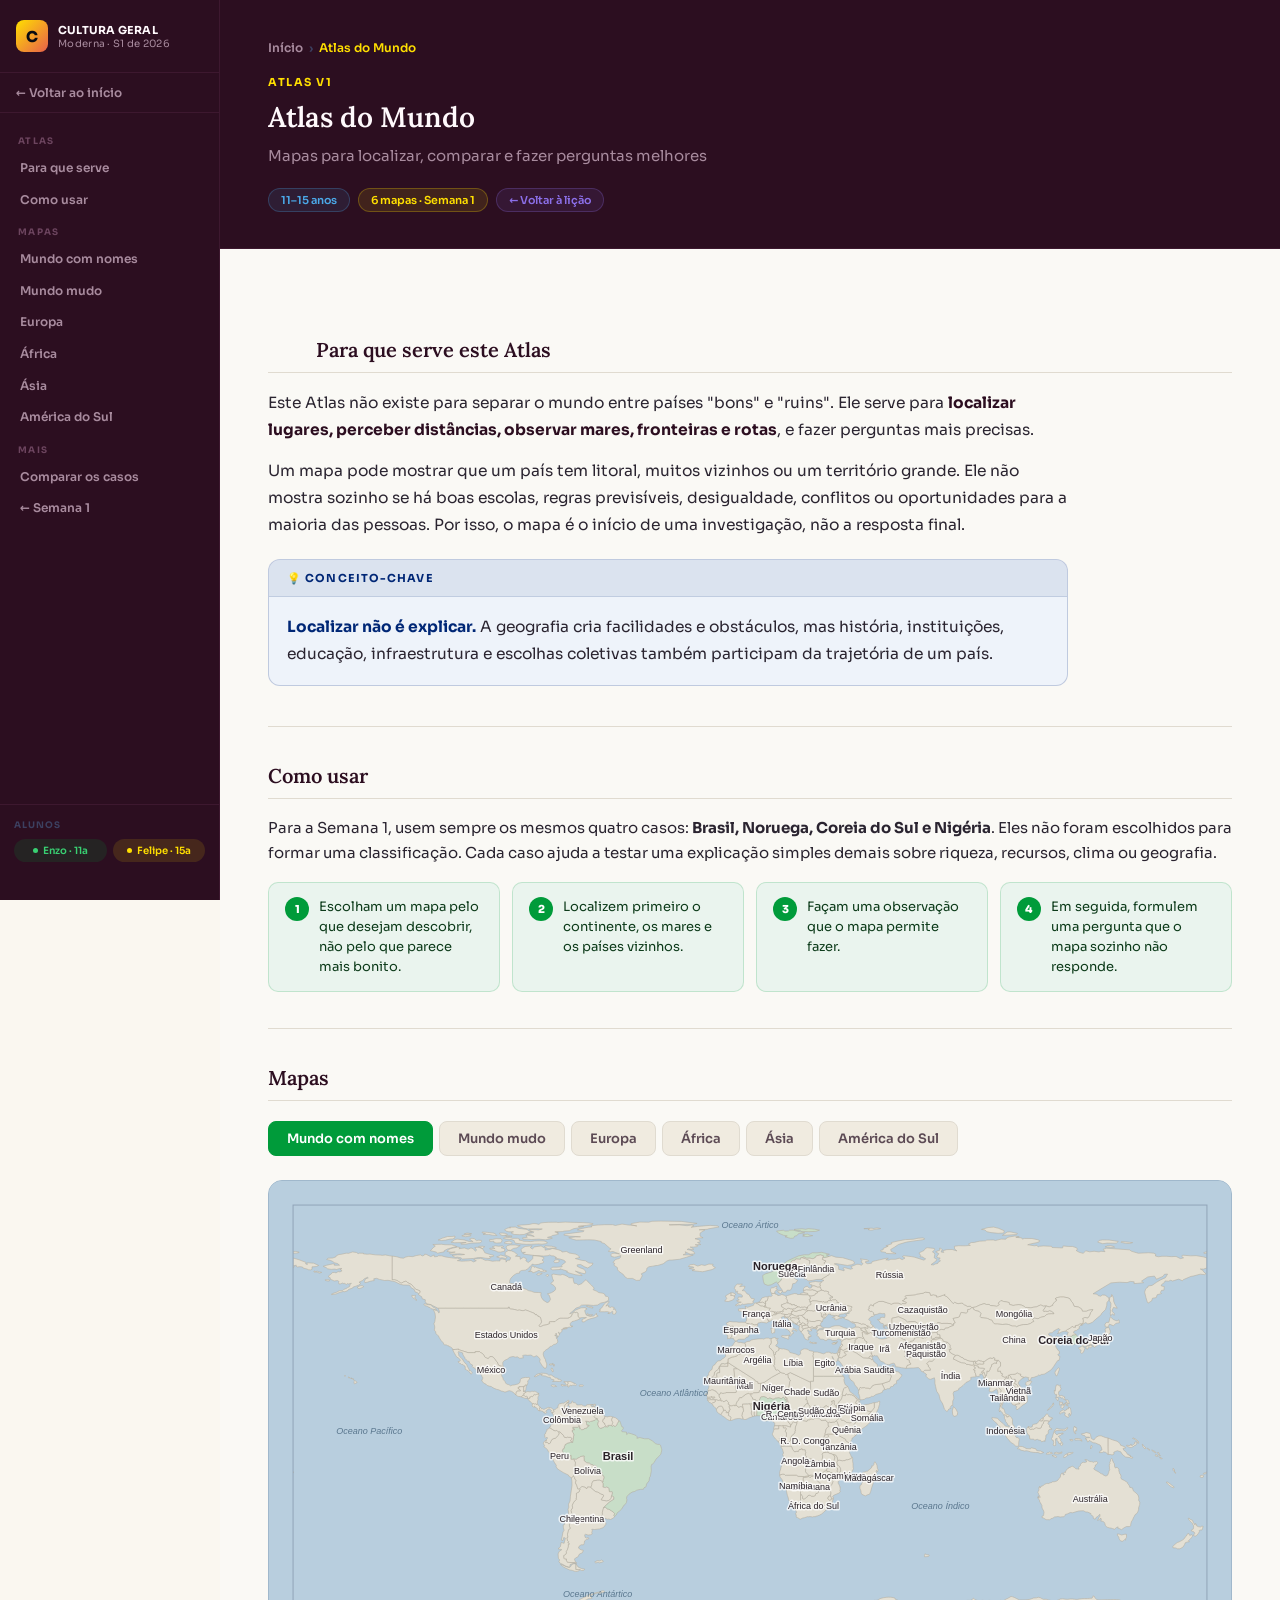
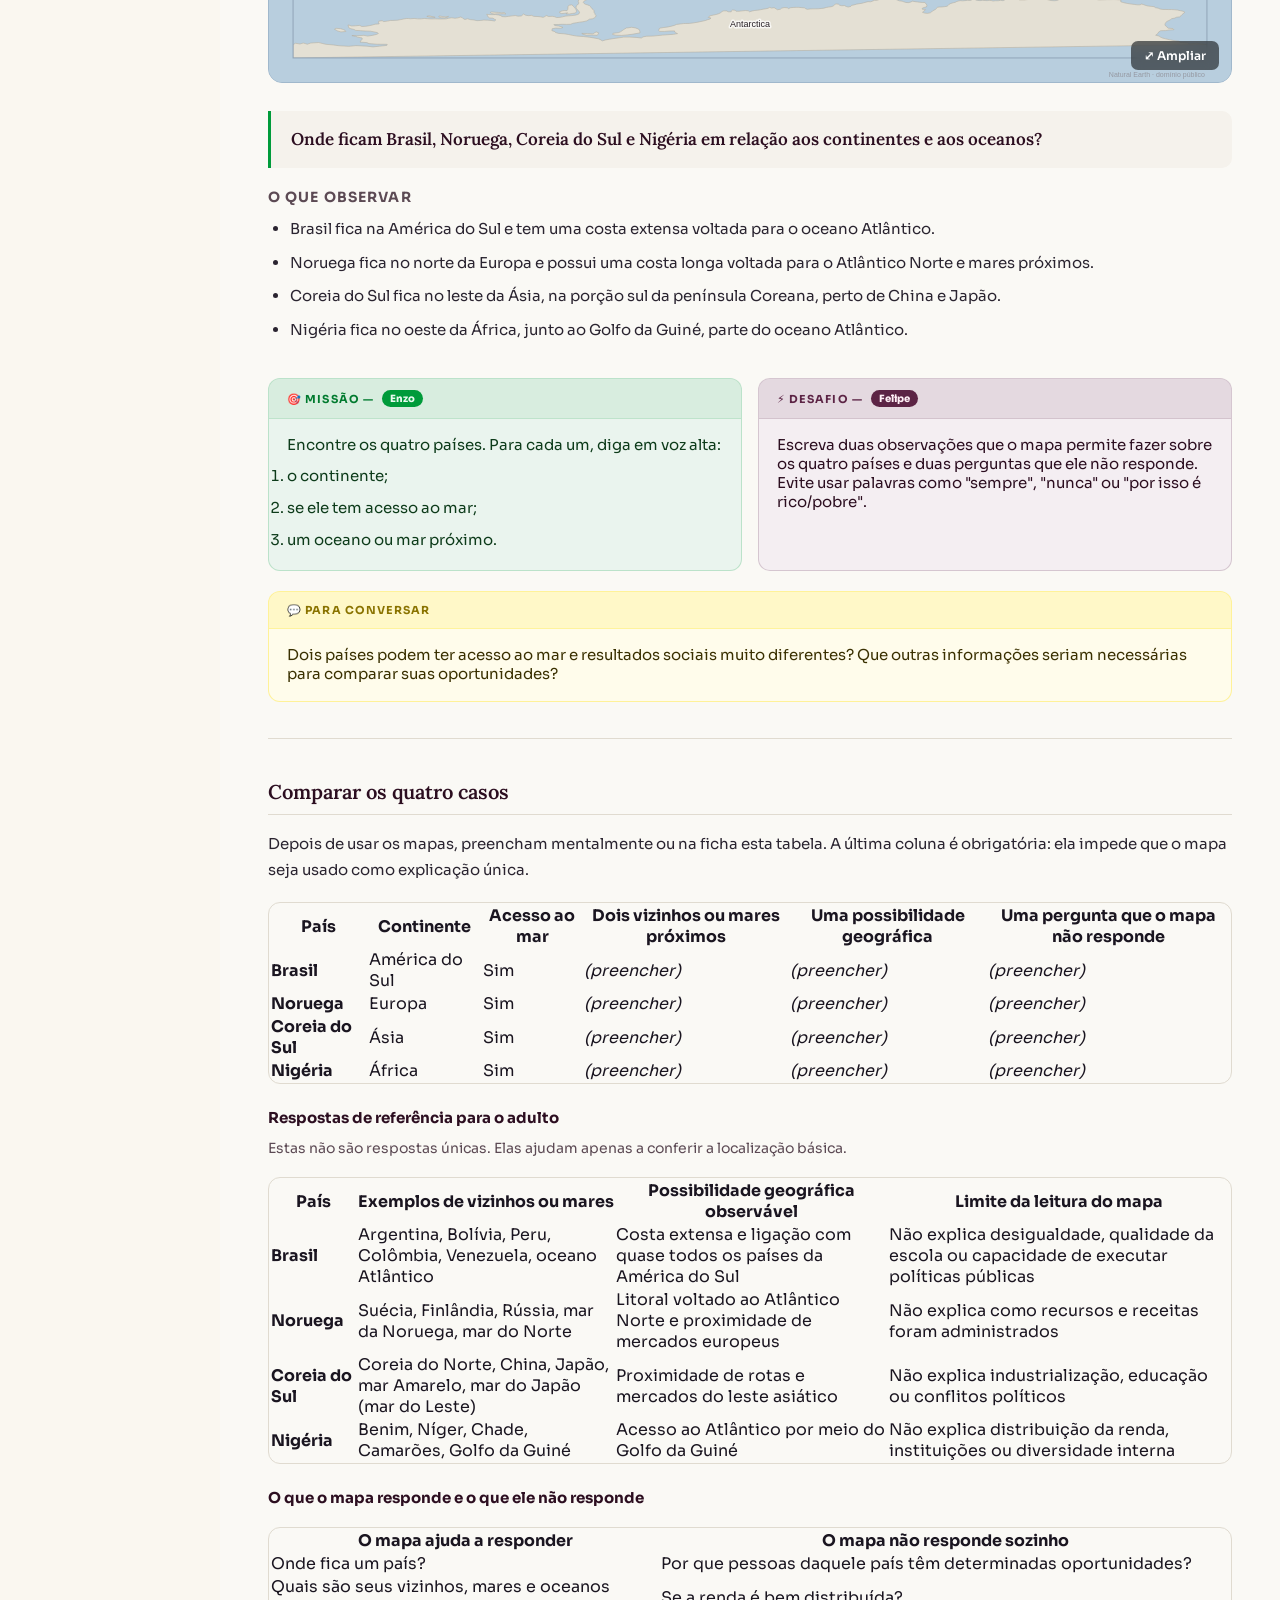
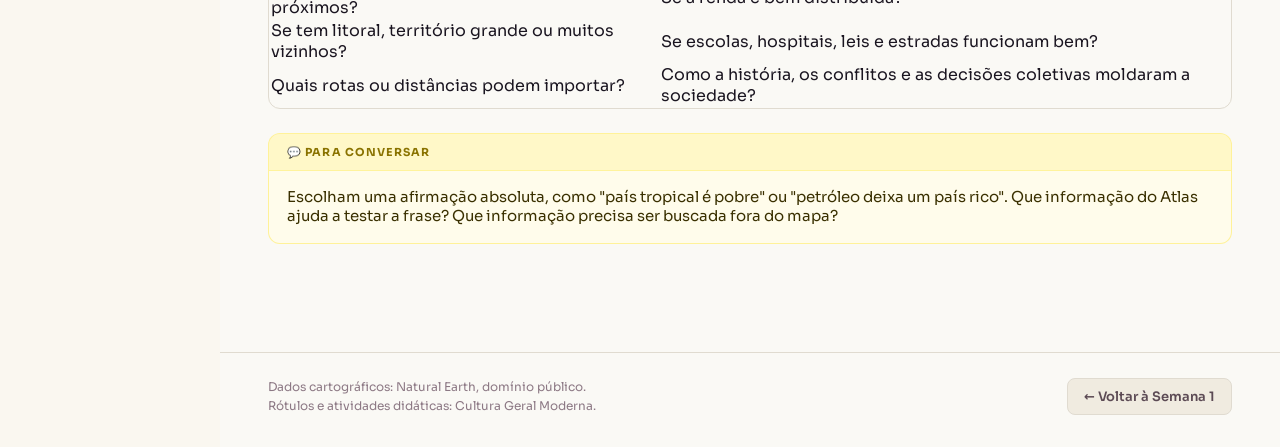
==== atlas/index.html @ 03ad899f "feat(atlas): implementa atlas v1 local" ====
<!DOCTYPE html>
<html lang="pt-BR">
<head>
  <meta charset="UTF-8">
  <meta name="viewport" content="width=device-width, initial-scale=1.0">
  <title>Atlas do Mundo · Cultura Geral Moderna</title>
  <link rel="preconnect" href="https://fonts.googleapis.com">
  <link rel="preconnect" href="https://fonts.gstatic.com" crossorigin>
  <link href="https://fonts.googleapis.com/css2?family=Sora:wght@400;600;700;800&family=Lora:ital,wght@0,400;0,600;1,400&display=swap" rel="stylesheet">
  <link rel="stylesheet" href="../assets/css/lesson.css">
  <link rel="stylesheet" href="../assets/css/atlas.css">
</head>
<body>

<!-- ═══════════════════════════ SIDEBAR ═══════════════════════════ -->
<aside class="sidebar" aria-label="Navegação do Atlas">

  <div class="sb-brand">
    <div class="sb-logo">C</div>
    <div class="sb-brand-text">
      <div class="title">Cultura Geral</div>
      <div class="subtitle">Moderna · S1 de 2026</div>
    </div>
  </div>

  <a href="../index.html" class="sb-back">← Voltar ao início</a>

  <nav class="sb-toc" aria-label="Seções do Atlas">

    <div class="sb-toc-label">Atlas</div>
    <a href="#sobre"    class="sb-toc-link">Para que serve</a>
    <a href="#como-usar" class="sb-toc-link">Como usar</a>

    <div class="sb-toc-label">Mapas</div>
    <a href="#atlas-mapas" data-goto-map="mapa-mundi-nomes"     class="sb-toc-link">Mundo com nomes</a>
    <a href="#atlas-mapas" data-goto-map="mapa-mundi-mudo"      class="sb-toc-link">Mundo mudo</a>
    <a href="#atlas-mapas" data-goto-map="europa-nomes"         class="sb-toc-link">Europa</a>
    <a href="#atlas-mapas" data-goto-map="africa-nomes"         class="sb-toc-link">África</a>
    <a href="#atlas-mapas" data-goto-map="asia-nomes"           class="sb-toc-link">Ásia</a>
    <a href="#atlas-mapas" data-goto-map="america-do-sul-nomes" class="sb-toc-link">América do Sul</a>

    <div class="sb-toc-label">Mais</div>
    <a href="#comparar"  class="sb-toc-link">Comparar os casos</a>
    <a href="../semanas/01/index.html" class="sb-toc-link">← Semana 1</a>

  </nav>

  <div class="sb-alunos">
    <div class="sb-aluno-label">Alunos</div>
    <div class="sb-alunos-row">
      <div class="sb-aluno-chip enzo"><span class="sb-aluno-dot"></span>Enzo · 11a</div>
      <div class="sb-aluno-chip felipe"><span class="sb-aluno-dot"></span>Felipe · 15a</div>
    </div>
  </div>

</aside>

<!-- ═══════════════════════════ MAIN ══════════════════════════════ -->
<main class="main" id="main">

  <!-- ── Hero ─────────────────────────────────────────────────── -->
  <header class="atlas-hero">
    <nav class="breadcrumb" aria-label="Localização">
      <a href="../index.html">Início</a>
      <span class="breadcrumb-sep">›</span>
      <span class="breadcrumb-current">Atlas do Mundo</span>
    </nav>
    <div class="lesson-eyebrow">Atlas v1</div>
    <h1 class="lesson-title">Atlas do Mundo</h1>
    <p class="lesson-subtitle">Mapas para localizar, comparar e fazer perguntas melhores</p>
    <div class="lesson-hero-chips">
      <span class="h-chip h-chip-age">11–15 anos</span>
      <span class="h-chip h-chip-duration">6 mapas · Semana 1</span>
      <span class="h-chip h-chip-ficha">
        <a href="../semanas/01/index.html" style="color:inherit">← Voltar à lição</a>
      </span>
    </div>
  </header>

  <!-- ── Corpo ─────────────────────────────────────────────────── -->
  <div class="atlas-body">

    <!-- ── Para que serve ──────────────────────────────────────── -->
    <section id="sobre" aria-labelledby="sobre-title">
      <h2 class="lesson-article" id="sobre-title"
          style="font-family:'Lora',Georgia,serif;font-size:20px;font-weight:600;
                 color:var(--lt-text);margin:0 0 16px;padding-bottom:10px;
                 border-bottom:1px solid #E0DBD0;">Para que serve este Atlas</h2>
      <div class="atlas-intro">
        <p>Este Atlas não existe para separar o mundo entre países "bons" e "ruins". Ele serve para <strong>localizar lugares, perceber distâncias, observar mares, fronteiras e rotas</strong>, e fazer perguntas mais precisas.</p>
        <p>Um mapa pode mostrar que um país tem litoral, muitos vizinhos ou um território grande. Ele não mostra sozinho se há boas escolas, regras previsíveis, desigualdade, conflitos ou oportunidades para a maioria das pessoas. Por isso, o mapa é o início de uma investigação, não a resposta final.</p>

        <div class="bloco conceito-chave" style="margin-top:20px">
          <div class="bloco-header">💡 Conceito-chave</div>
          <div class="bloco-body">
            <p><strong>Localizar não é explicar.</strong> A geografia cria facilidades e obstáculos, mas história, instituições, educação, infraestrutura e escolhas coletivas também participam da trajetória de um país.</p>
          </div>
        </div>
      </div>
    </section>

    <hr class="section-divider">

    <!-- ── Como usar ───────────────────────────────────────────── -->
    <section id="como-usar" aria-labelledby="como-usar-title">
      <h2 style="font-family:'Lora',Georgia,serif;font-size:20px;font-weight:600;
                 color:var(--lt-text);margin:0 0 16px;padding-bottom:10px;
                 border-bottom:1px solid #E0DBD0;" id="como-usar-title">Como usar</h2>
      <p style="font-size:15px;line-height:1.7;color:#2A2430;margin-bottom:16px;">
        Para a Semana 1, usem sempre os mesmos quatro casos: <strong>Brasil, Noruega, Coreia do Sul e Nigéria</strong>. Eles não foram escolhidos para formar uma classificação. Cada caso ajuda a testar uma explicação simples demais sobre riqueza, recursos, clima ou geografia.
      </p>
      <div class="como-usar-grid">
        <div class="como-usar-step">
          <div class="como-usar-num">1</div>
          <div class="como-usar-text">Escolham um mapa pelo que desejam descobrir, não pelo que parece mais bonito.</div>
        </div>
        <div class="como-usar-step">
          <div class="como-usar-num">2</div>
          <div class="como-usar-text">Localizem primeiro o continente, os mares e os países vizinhos.</div>
        </div>
        <div class="como-usar-step">
          <div class="como-usar-num">3</div>
          <div class="como-usar-text">Façam uma observação que o mapa permite fazer.</div>
        </div>
        <div class="como-usar-step">
          <div class="como-usar-num">4</div>
          <div class="como-usar-text">Em seguida, formulem uma pergunta que o mapa sozinho não responde.</div>
        </div>
      </div>
    </section>

    <hr class="section-divider">

    <!-- ═══════════════════ MAPAS ════════════════════════════════ -->
    <section id="atlas-mapas" aria-labelledby="mapas-title">
      <h2 style="font-family:'Lora',Georgia,serif;font-size:20px;font-weight:600;
                 color:var(--lt-text);margin:0 0 20px;padding-bottom:10px;
                 border-bottom:1px solid #E0DBD0;" id="mapas-title">Mapas</h2>

      <!-- ── Tabs ──────────────────────────────────────────────── -->
      <nav class="atlas-nav" role="tablist" aria-label="Selecionar mapa">
        <button class="atlas-tab" role="tab" aria-controls="panel-mapa-mundi-nomes"
                data-map="mapa-mundi-nomes" aria-selected="true">
          Mundo com nomes
        </button>
        <button class="atlas-tab" role="tab" aria-controls="panel-mapa-mundi-mudo"
                data-map="mapa-mundi-mudo" aria-selected="false">
          Mundo mudo
        </button>
        <button class="atlas-tab" role="tab" aria-controls="panel-europa-nomes"
                data-map="europa-nomes" aria-selected="false">
          Europa
        </button>
        <button class="atlas-tab" role="tab" aria-controls="panel-africa-nomes"
                data-map="africa-nomes" aria-selected="false">
          África
        </button>
        <button class="atlas-tab" role="tab" aria-controls="panel-asia-nomes"
                data-map="asia-nomes" aria-selected="false">
          Ásia
        </button>
        <button class="atlas-tab" role="tab" aria-controls="panel-america-do-sul-nomes"
                data-map="america-do-sul-nomes" aria-selected="false">
          América do Sul
        </button>
      </nav>

      <!-- ─────────────────────────────────────────────────────── -->
      <!-- PAINEL 1 — Mapa-múndi com nomes                        -->
      <!-- ─────────────────────────────────────────────────────── -->
      <div id="panel-mapa-mundi-nomes" class="atlas-panel" role="tabpanel"
           aria-labelledby="tab-mundi-nomes">
        <div class="atlas-panel-inner">

          <div class="atlas-map-container">
            <img src="../assets/atlas/mapa-mundi-nomes.svg"
                 alt="Mapa-múndi com nomes dos países e oceanos em português"
                 class="atlas-map"
                 loading="lazy">
            <button class="atlas-zoom-btn" type="button">⤢ Ampliar</button>
          </div>

          <div class="atlas-map-content">
            <p class="atlas-question">
              Onde ficam Brasil, Noruega, Coreia do Sul e Nigéria em relação aos continentes e aos oceanos?
            </p>

            <div class="atlas-content-section">
              <h3>O que observar</h3>
              <ul>
                <li>Brasil fica na América do Sul e tem uma costa extensa voltada para o oceano Atlântico.</li>
                <li>Noruega fica no norte da Europa e possui uma costa longa voltada para o Atlântico Norte e mares próximos.</li>
                <li>Coreia do Sul fica no leste da Ásia, na porção sul da península Coreana, perto de China e Japão.</li>
                <li>Nigéria fica no oeste da África, junto ao Golfo da Guiné, parte do oceano Atlântico.</li>
              </ul>
            </div>

            <div class="atlas-atividades-grid">
              <div class="bloco missao-enzo">
                <div class="bloco-header">
                  🎯 Missão — <span class="aluno-badge">Enzo</span>
                </div>
                <div class="bloco-body">
                  <p>Encontre os quatro países. Para cada um, diga em voz alta:</p>
                  <ol>
                    <li>o continente;</li>
                    <li>se ele tem acesso ao mar;</li>
                    <li>um oceano ou mar próximo.</li>
                  </ol>
                </div>
              </div>
              <div class="bloco desafio-felipe">
                <div class="bloco-header">
                  ⚡ Desafio — <span class="aluno-badge">Felipe</span>
                </div>
                <div class="bloco-body">
                  <p>Escreva duas observações que o mapa permite fazer sobre os quatro países e duas perguntas que ele não responde. Evite usar palavras como "sempre", "nunca" ou "por isso é rico/pobre".</p>
                </div>
              </div>
            </div>

            <div class="bloco para-conversar">
              <div class="bloco-header">💬 Para conversar</div>
              <div class="bloco-body">
                <p>Dois países podem ter acesso ao mar e resultados sociais muito diferentes? Que outras informações seriam necessárias para comparar suas oportunidades?</p>
              </div>
            </div>

          </div>
        </div>
      </div>

      <!-- ─────────────────────────────────────────────────────── -->
      <!-- PAINEL 2 — Mapa-múndi mudo                             -->
      <!-- ─────────────────────────────────────────────────────── -->
      <div id="panel-mapa-mundi-mudo" class="atlas-panel" role="tabpanel"
           aria-labelledby="tab-mundi-mudo" hidden>
        <div class="atlas-panel-inner">

          <div class="atlas-map-container">
            <img src="../assets/atlas/mapa-mundi-mudo.svg"
                 alt="Mapa-múndi mudo para exercício de localização — sem nomes de países"
                 class="atlas-map"
                 loading="lazy">
            <button class="atlas-zoom-btn" type="button">⤢ Ampliar</button>
          </div>

          <div class="atlas-map-content">
            <p class="atlas-question">
              Consigo localizar sem depender do nome escrito?
            </p>

            <div class="atlas-content-section">
              <p>Este mapa conserva as fronteiras políticas, os contornos dos continentes e os oceanos, mas remove todos os nomes. Ele não é um teste de memória: é uma maneira de perceber quais referências espaciais ajudam a orientação.</p>
            </div>

            <div class="atlas-content-section">
              <h3>Atividade em dupla</h3>
              <ol>
                <li>Um aluno escolhe, sem dizer, um dos quatro países da Semana 1.</li>
                <li>O outro faz no máximo cinco perguntas espaciais: continente, hemisfério, litoral, vizinhos ou oceano.</li>
                <li>Troquem de papel.</li>
              </ol>
            </div>

            <div class="atlas-content-section">
              <h3>Registro curto</h3>
              <p>Completem a frase:</p>
              <blockquote style="margin:12px 0;padding:14px 18px;background:#F2EFE8;
                                  border-left:3px solid var(--accent-gold);border-radius:0 8px 8px 0;
                                  font-style:italic;font-size:15px;line-height:1.65;color:#3A3040;">
                Para localizar um país em um mapa mudo, eu procuro primeiro ____ e depois ____.
              </blockquote>
            </div>

            <div class="bloco para-conversar">
              <div class="bloco-header">💬 Para o adulto</div>
              <div class="bloco-body">
                <p>Aceite aproximações geográficas razoáveis. O objetivo inicial é construir referências: continentes, oceanos, norte/sul, leste/oeste, litoral e vizinhança. A precisão de capitais e coordenadas não é o foco desta semana.</p>
              </div>
            </div>

          </div>
        </div>
      </div>

      <!-- ─────────────────────────────────────────────────────── -->
      <!-- PAINEL 3 — Europa com nomes                            -->
      <!-- ─────────────────────────────────────────────────────── -->
      <div id="panel-europa-nomes" class="atlas-panel" role="tabpanel"
           aria-labelledby="tab-europa-nomes" hidden>
        <div class="atlas-panel-inner">

          <div class="atlas-map-container">
            <img src="../assets/atlas/europa-nomes.svg"
                 alt="Mapa da Europa com nomes dos países, mares e oceanos em português — foco na Noruega"
                 class="atlas-map"
                 loading="lazy">
            <button class="atlas-zoom-btn" type="button">⤢ Ampliar</button>
          </div>

          <div class="atlas-map-content">
            <p class="atlas-question">
              Foco: Noruega — Como a posição geográfica cria condições de comércio e contato?
            </p>

            <div class="atlas-content-section">
              <h3>O que deve aparecer</h3>
              <p>Noruega, Suécia, Finlândia, Dinamarca, Islândia, Reino Unido e a parte europeia da Rússia quando visível; oceano Atlântico Norte, mar da Noruega, mar do Norte; fronteiras e nomes legíveis em português.</p>
            </div>

            <div class="atlas-content-section">
              <h3>O que observar</h3>
              <p>A Noruega fica na Península Escandinava e tem litoral muito recortado. Ela está próxima de rotas do Atlântico Norte e de outros países europeus. Essas são condições geográficas relevantes, mas não explicam sozinhas seus serviços públicos, sua economia ou suas instituições.</p>
            </div>

            <div class="atlas-content-section">
              <h3>Atividade</h3>
              <p>No mapa, encontrem uma rota marítima plausível entre a Noruega e o Reino Unido. Depois respondam:</p>
              <ol>
                <li>Que vantagem uma costa longa pode oferecer ao comércio e à pesca?</li>
                <li>Que dificuldade climática ou de distância um país do norte ainda pode enfrentar?</li>
                <li>Qual pergunta sobre a Noruega o mapa não consegue responder?</li>
              </ol>
            </div>

            <div class="bloco conceito-chave">
              <div class="bloco-header">💡 Conceito-chave</div>
              <div class="bloco-body">
                <p>Uma vantagem geográfica pode ajudar, mas precisa ser transformada em oportunidade por <strong>conhecimento, infraestrutura, regras e organização</strong>.</p>
              </div>
            </div>

          </div>
        </div>
      </div>

      <!-- ─────────────────────────────────────────────────────── -->
      <!-- PAINEL 4 — África com nomes                            -->
      <!-- ─────────────────────────────────────────────────────── -->
      <div id="panel-africa-nomes" class="atlas-panel" role="tabpanel"
           aria-labelledby="tab-africa-nomes" hidden>
        <div class="atlas-panel-inner">

          <div class="atlas-map-container">
            <img src="../assets/atlas/africa-nomes.svg"
                 alt="Mapa da África com nomes dos países, Golfo da Guiné e oceano Atlântico em português — foco na Nigéria"
                 class="atlas-map"
                 loading="lazy">
            <button class="atlas-zoom-btn" type="button">⤢ Ampliar</button>
          </div>

          <div class="atlas-map-content">
            <p class="atlas-question">
              Foco: Nigéria — O acesso ao Golfo da Guiné cria quais oportunidades e limites?
            </p>

            <div class="atlas-content-section">
              <h3>O que deve aparecer</h3>
              <p>Nigéria, Benim, Níger, Chade e Camarões; Golfo da Guiné e oceano Atlântico; fronteiras e nomes legíveis em português.</p>
            </div>

            <div class="atlas-content-section">
              <h3>O que observar</h3>
              <p>A Nigéria tem acesso ao Golfo da Guiné e está ligada a uma região de intensa circulação de pessoas, produtos e recursos. É um país muito populoso e diverso, portanto uma frase única nunca basta para descrevê-lo.</p>
            </div>

            <div class="atlas-content-section">
              <h3>Atividade</h3>
              <ol>
                <li>Localizem a Nigéria e seus quatro vizinhos terrestres.</li>
                <li>Expliquem como o acesso ao Golfo da Guiné pode facilitar contatos comerciais.</li>
                <li>Conversem: por que acesso ao mar e recursos naturais não garantem, por si sós, bem-estar amplo?</li>
              </ol>
            </div>

            <div class="bloco desafio-felipe">
              <div class="bloco-header">
                ⚡ Desafio — <span class="aluno-badge">Felipe</span>
              </div>
              <div class="bloco-body">
                <p>Critique esta frase em três ou quatro linhas: <em>"Um país com petróleo tem tudo de que precisa para ser próspero."</em> Use o mapa apenas como ponto de partida, não como prova final.</p>
              </div>
            </div>

          </div>
        </div>
      </div>

      <!-- ─────────────────────────────────────────────────────── -->
      <!-- PAINEL 5 — Ásia com nomes                              -->
      <!-- ─────────────────────────────────────────────────────── -->
      <div id="panel-asia-nomes" class="atlas-panel" role="tabpanel"
           aria-labelledby="tab-asia-nomes" hidden>
        <div class="atlas-panel-inner">

          <div class="atlas-map-container">
            <img src="../assets/atlas/asia-nomes.svg"
                 alt="Mapa do leste da Ásia com nomes dos países — foco na Coreia do Sul, península Coreana, mar Amarelo e mar do Japão"
                 class="atlas-map"
                 loading="lazy">
            <button class="atlas-zoom-btn" type="button">⤢ Ampliar</button>
          </div>

          <div class="atlas-map-content">
            <p class="atlas-question">
              Foco: Coreia do Sul — Como a posição em uma península perto de grandes economias cria oportunidades e riscos?
            </p>

            <div class="atlas-content-section">
              <h3>O que deve aparecer</h3>
              <p>Coreia do Sul, Coreia do Norte, China, Japão e Rússia quando visível; península Coreana, mar Amarelo e mar do Japão (também chamado mar do Leste); fronteiras e nomes legíveis em português.</p>
            </div>

            <div class="atlas-content-section">
              <h3>O que observar</h3>
              <p>A Coreia do Sul fica em uma península, perto de grandes economias e de importantes rotas marítimas do leste asiático. Também vive em uma região marcada por guerras, tensões e transformações rápidas. O mapa mostra proximidade; ele não mostra, sozinho, como educação, indústria e políticas públicas mudaram ao longo do tempo.</p>
            </div>

            <div class="atlas-content-section">
              <h3>Atividade</h3>
              <ol>
                <li>Encontrem a Coreia do Sul, a Coreia do Norte, a China e o Japão.</li>
                <li>Identifiquem dois mares próximos.</li>
                <li>Expliquem por que estar perto de grandes mercados pode ser uma oportunidade e também uma fonte de riscos.</li>
              </ol>
            </div>

            <div class="bloco para-conversar">
              <div class="bloco-header">💬 Para conversar</div>
              <div class="bloco-body">
                <p>Países próximos recebem automaticamente os mesmos resultados? Que decisões, conflitos ou capacidades podem fazer trajetórias próximas seguirem caminhos diferentes?</p>
              </div>
            </div>

          </div>
        </div>
      </div>

      <!-- ─────────────────────────────────────────────────────── -->
      <!-- PAINEL 6 — América do Sul com nomes                    -->
      <!-- ─────────────────────────────────────────────────────── -->
      <div id="panel-america-do-sul-nomes" class="atlas-panel" role="tabpanel"
           aria-labelledby="tab-america-do-sul-nomes" hidden>
        <div class="atlas-panel-inner">

          <div class="atlas-map-container">
            <img src="../assets/atlas/america-do-sul-nomes.svg"
                 alt="Mapa da América do Sul com nomes dos países, oceanos Atlântico e Pacífico, e marcador de Salvador (BA) em português — foco no Brasil"
                 class="atlas-map"
                 loading="lazy">
            <button class="atlas-zoom-btn" type="button">⤢ Ampliar</button>
          </div>

          <div class="atlas-map-content">
            <p class="atlas-question">
              Foco: Brasil — O que a posição na América do Sul revela sobre oportunidades e desafios?
            </p>

            <div class="atlas-content-section">
              <h3>O que deve aparecer</h3>
              <p>Brasil e todos os países sul-americanos; oceano Atlântico e oceano Pacífico; fronteiras e nomes legíveis em português; marcador discreto para Salvador (BA).</p>
            </div>

            <div class="atlas-content-section">
              <h3>O que observar</h3>
              <p>O Brasil ocupa grande parte da América do Sul, possui extensa costa atlântica e faz fronteira com quase todos os países sul-americanos. Essas características criam possibilidades de comércio, cooperação e circulação, mas também desafios de distância, integração interna e infraestrutura.</p>
            </div>

            <div class="atlas-atividades-grid">
              <div class="bloco missao-enzo">
                <div class="bloco-header">
                  🎯 Missão — <span class="aluno-badge">Enzo</span>
                </div>
                <div class="bloco-body">
                  <p>Partindo de Salvador, imagine o caminho de uma carga até um porto e depois até a Europa. Cite três coisas que poderiam facilitar ou dificultar essa viagem.</p>
                </div>
              </div>
              <div class="bloco desafio-felipe">
                <div class="bloco-header">
                  ⚡ Desafio — <span class="aluno-badge">Felipe</span>
                </div>
                <div class="bloco-body">
                  <p>Compare duas frases:</p>
                  <ol>
                    <li><em>"O Brasil tem muitos recursos, portanto será rico."</em></li>
                    <li><em>"O Brasil tem muitos recursos e desafios de transformação desses recursos em oportunidades amplas."</em></li>
                  </ol>
                  <p>Qual frase é mais cuidadosa? Explique o que a segunda acrescenta.</p>
                </div>
              </div>
            </div>

          </div>
        </div>
      </div>

    </section><!-- /atlas-mapas -->

    <hr class="section-divider">

    <!-- ═══════════════════ COMPARAR ═════════════════════════════ -->
    <section id="comparar" class="atlas-comparar" aria-labelledby="comparar-title">
      <h2 id="comparar-title">Comparar os quatro casos</h2>

      <p style="font-size:15px;line-height:1.7;color:#2A2430;margin-bottom:16px;">
        Depois de usar os mapas, preencham mentalmente ou na ficha esta tabela. A última coluna é obrigatória: ela impede que o mapa seja usado como explicação única.
      </p>

      <div class="table-wrap">
        <table>
          <thead>
            <tr>
              <th>País</th>
              <th>Continente</th>
              <th>Acesso ao mar</th>
              <th>Dois vizinhos ou mares próximos</th>
              <th>Uma possibilidade geográfica</th>
              <th>Uma pergunta que o mapa não responde</th>
            </tr>
          </thead>
          <tbody>
            <tr>
              <td><strong>Brasil</strong></td>
              <td>América do Sul</td>
              <td>Sim</td>
              <td><em>(preencher)</em></td>
              <td><em>(preencher)</em></td>
              <td><em>(preencher)</em></td>
            </tr>
            <tr>
              <td><strong>Noruega</strong></td>
              <td>Europa</td>
              <td>Sim</td>
              <td><em>(preencher)</em></td>
              <td><em>(preencher)</em></td>
              <td><em>(preencher)</em></td>
            </tr>
            <tr>
              <td><strong>Coreia do Sul</strong></td>
              <td>Ásia</td>
              <td>Sim</td>
              <td><em>(preencher)</em></td>
              <td><em>(preencher)</em></td>
              <td><em>(preencher)</em></td>
            </tr>
            <tr>
              <td><strong>Nigéria</strong></td>
              <td>África</td>
              <td>Sim</td>
              <td><em>(preencher)</em></td>
              <td><em>(preencher)</em></td>
              <td><em>(preencher)</em></td>
            </tr>
          </tbody>
        </table>
      </div>

      <h3>Respostas de referência para o adulto</h3>
      <p style="font-size:14px;color:var(--lt-muted);margin-bottom:12px;">
        Estas não são respostas únicas. Elas ajudam apenas a conferir a localização básica.
      </p>

      <div class="table-wrap">
        <table>
          <thead>
            <tr>
              <th>País</th>
              <th>Exemplos de vizinhos ou mares</th>
              <th>Possibilidade geográfica observável</th>
              <th>Limite da leitura do mapa</th>
            </tr>
          </thead>
          <tbody>
            <tr>
              <td><strong>Brasil</strong></td>
              <td>Argentina, Bolívia, Peru, Colômbia, Venezuela, oceano Atlântico</td>
              <td>Costa extensa e ligação com quase todos os países da América do Sul</td>
              <td>Não explica desigualdade, qualidade da escola ou capacidade de executar políticas públicas</td>
            </tr>
            <tr>
              <td><strong>Noruega</strong></td>
              <td>Suécia, Finlândia, Rússia, mar da Noruega, mar do Norte</td>
              <td>Litoral voltado ao Atlântico Norte e proximidade de mercados europeus</td>
              <td>Não explica como recursos e receitas foram administrados</td>
            </tr>
            <tr>
              <td><strong>Coreia do Sul</strong></td>
              <td>Coreia do Norte, China, Japão, mar Amarelo, mar do Japão (mar do Leste)</td>
              <td>Proximidade de rotas e mercados do leste asiático</td>
              <td>Não explica industrialização, educação ou conflitos políticos</td>
            </tr>
            <tr>
              <td><strong>Nigéria</strong></td>
              <td>Benim, Níger, Chade, Camarões, Golfo da Guiné</td>
              <td>Acesso ao Atlântico por meio do Golfo da Guiné</td>
              <td>Não explica distribuição da renda, instituições ou diversidade interna</td>
            </tr>
          </tbody>
        </table>
      </div>

      <h3>O que o mapa responde e o que ele não responde</h3>
      <div class="table-wrap">
        <table>
          <thead>
            <tr>
              <th>O mapa ajuda a responder</th>
              <th>O mapa não responde sozinho</th>
            </tr>
          </thead>
          <tbody>
            <tr>
              <td>Onde fica um país?</td>
              <td>Por que pessoas daquele país têm determinadas oportunidades?</td>
            </tr>
            <tr>
              <td>Quais são seus vizinhos, mares e oceanos próximos?</td>
              <td>Se a renda é bem distribuída?</td>
            </tr>
            <tr>
              <td>Se tem litoral, território grande ou muitos vizinhos?</td>
              <td>Se escolas, hospitais, leis e estradas funcionam bem?</td>
            </tr>
            <tr>
              <td>Quais rotas ou distâncias podem importar?</td>
              <td>Como a história, os conflitos e as decisões coletivas moldaram a sociedade?</td>
            </tr>
          </tbody>
        </table>
      </div>

      <div class="bloco para-conversar" style="margin-top:24px">
        <div class="bloco-header">💬 Para conversar</div>
        <div class="bloco-body">
          <p>Escolham uma afirmação absoluta, como "país tropical é pobre" ou "petróleo deixa um país rico". Que informação do Atlas ajuda a testar a frase? Que informação precisa ser buscada fora do mapa?</p>
        </div>
      </div>

    </section>

  </div><!-- /atlas-body -->

  <!-- ── Rodapé ─────────────────────────────────────────────────── -->
  <footer class="atlas-footer">
    <p class="atlas-attribution">
      Dados cartográficos: Natural Earth, domínio público.<br>
      Rótulos e atividades didáticas: Cultura Geral Moderna.
    </p>
    <a href="../semanas/01/index.html" class="atlas-back-link">← Voltar à Semana 1</a>
  </footer>

</main>

<!-- Mobile bottom nav -->
<nav class="mobile-nav" aria-label="Navegação mobile">
  <div class="mobile-nav-inner">
    <a href="../index.html" class="mobile-nav-item">
      <span>🏠</span><span>Início</span>
    </a>
    <a href="../index.html#biblioteca" class="mobile-nav-item">
      <span>📚</span><span>Biblioteca</span>
    </a>
    <a href="../atlas/index.html" class="mobile-nav-item active">
      <span>🗺️</span><span>Atlas</span>
    </a>
    <a href="../semanas/01/index.html" class="mobile-nav-item">
      <span>📖</span><span>Semana 1</span>
    </a>
  </div>
</nav>

<script src="../assets/js/atlas-engine.js"></script>
</body>
</html>
---- assets/css/lesson.css ----
/* lesson.css — Folha de estilos global para lições do Cultura Geral Moderna
   Paleta Brasil & Açaí (aprovada 2026-06-22)

   Layout editorial de duas colunas:
   - Abaixo de 1280px: coluna única (leitura confortável)
   - A partir de 1280px: .lesson-row ativa grade 1fr + 320px
     · .lesson-main → coluna esquerda (texto, listas, títulos)
     · .lesson-aside → coluna direita (conceito-chave, para-conversar,
       missao-enzo, desafio-felipe, atlas-ref)
   - Tabelas, vídeos e grades compostas ficam fora de .lesson-row → largura total
   - Impressão: grade desativada, coluna única */

/* ── Reset ─────────────────────────────────── */
*, *::before, *::after { box-sizing: border-box; margin: 0; padding: 0; }
html { font-size: 16px; scroll-behavior: smooth; }
body {
  font-family: 'Sora', system-ui, sans-serif;
  -webkit-font-smoothing: antialiased;
  background: #FAF7F0;
  color: #1A1520;
  min-height: 100vh;
  display: flex;
}
a { color: inherit; text-decoration: none; }
button { font-family: inherit; cursor: pointer; border: none; background: none; }
img { display: block; max-width: 100%; }

/* ── Design tokens ──────────────────────────── */
:root {
  --sb-w: 220px;
  --sb-bg: #2C0E20;
  --sb-border: #3D182F;
  --accent-gold: #FFDF00;
  --accent-coral: #E8604B;
  --accent-teal: #009B3A;
  --accent-violet: #8B6FE8;
  --accent-sky: #4BA8E8;
  --page-bg: #FAF9F5;
  --card-bg: #3B132B;
  --card-border: #4D1F3B;
  --text-primary: #FFF9FC;
  --text-muted: #A88B9E;
  --lt-text: #2C0E20;
  --lt-muted: #5C4A54;
  --lt-faint: #8C7884;
  --radius-card: 16px;
}

/* ── Sidebar ────────────────────────────────── */
.sidebar {
  width: var(--sb-w);
  min-height: 100vh;
  background: var(--sb-bg);
  border-right: 1px solid var(--sb-border);
  display: flex;
  flex-direction: column;
  position: fixed;
  top: 0; left: 0;
  z-index: 100;
  overflow-y: auto;
  padding-bottom: 24px;
}

.sb-brand {
  padding: 20px 16px;
  border-bottom: 1px solid var(--sb-border);
  display: flex; align-items: center; gap: 10px;
  flex-shrink: 0;
}
.sb-logo {
  width: 32px; height: 32px;
  background: linear-gradient(135deg, var(--accent-gold) 0%, var(--accent-coral) 100%);
  border-radius: 8px;
  display: flex; align-items: center; justify-content: center;
  font-size: 15px; font-weight: 800;
  color: #0A0C12;
  flex-shrink: 0;
}
.sb-brand-text .title {
  font-size: 11px; font-weight: 700;
  color: var(--text-primary);
  letter-spacing: 0.02em;
  text-transform: uppercase;
}
.sb-brand-text .subtitle {
  font-size: 10px; color: var(--text-muted);
  letter-spacing: 0.03em;
}

.sb-back {
  display: flex; align-items: center; gap: 8px;
  padding: 12px 16px;
  font-size: 12px; font-weight: 600;
  color: var(--text-muted);
  border-bottom: 1px solid var(--sb-border);
  transition: color 0.15s;
  flex-shrink: 0;
}
.sb-back:hover { color: var(--text-primary); }

.sb-toc {
  flex: 1;
  padding: 12px 10px;
  display: flex; flex-direction: column; gap: 2px;
}
.sb-toc-label {
  font-size: 9px; font-weight: 700;
  color: #6C445E;
  text-transform: uppercase;
  letter-spacing: 0.14em;
  padding: 10px 8px 4px;
}
.sb-toc-link {
  display: block;
  padding: 7px 10px;
  border-radius: 8px;
  font-size: 12px; font-weight: 600;
  color: var(--text-muted);
  cursor: pointer;
  transition: all 0.15s;
  line-height: 1.3;
}
.sb-toc-link:hover {
  background: rgba(255,255,255,0.05);
  color: var(--text-primary);
}
.sb-toc-link.active {
  background: rgba(255,223,0,0.1);
  color: var(--accent-gold);
}

.sb-alunos {
  padding: 14px;
  border-top: 1px solid var(--sb-border);
  flex-shrink: 0;
}
.sb-aluno-label {
  font-size: 9px; color: #3C4060;
  text-transform: uppercase; letter-spacing: 0.1em; font-weight: 700;
  margin-bottom: 8px;
}
.sb-alunos-row { display: flex; gap: 6px; }
.sb-aluno-chip {
  display: flex; align-items: center; gap: 5px;
  padding: 5px 8px;
  border-radius: 20px;
  font-size: 10px; font-weight: 600;
  flex: 1; justify-content: center;
}
.sb-aluno-chip.enzo { background: rgba(0,155,58,0.15); color: #39D072; }
.sb-aluno-chip.felipe { background: rgba(255,223,0,0.12); color: #FFDF00; }
.sb-aluno-dot { width: 5px; height: 5px; border-radius: 50%; }
.enzo .sb-aluno-dot { background: #39D072; }
.felipe .sb-aluno-dot { background: #FFDF00; }

/* ── Main area ──────────────────────────────── */
.main {
  margin-left: var(--sb-w);
  flex: 1;
  background: var(--page-bg);
  min-height: 100vh;
}

/* ── Lesson hero ────────────────────────────── */
.lesson-hero {
  background: var(--sb-bg);
  border-bottom: 1px solid var(--sb-border);
  padding: 40px 48px 36px;
}
.breadcrumb {
  display: flex; align-items: center; gap: 6px;
  font-size: 12px; font-weight: 600;
  color: var(--text-muted);
  margin-bottom: 20px;
}
.breadcrumb a { color: var(--text-muted); transition: color 0.15s; }
.breadcrumb a:hover { color: var(--accent-gold); }
.breadcrumb-sep { color: #3C4060; }
.breadcrumb-current { color: var(--accent-gold); }

.lesson-eyebrow {
  font-size: 11px; font-weight: 700;
  color: var(--accent-gold);
  text-transform: uppercase; letter-spacing: 0.14em;
  margin-bottom: 10px;
}
.lesson-title {
  font-family: 'Lora', Georgia, serif;
  font-size: 28px; font-weight: 600;
  color: var(--text-primary);
  line-height: 1.3;
  margin-bottom: 10px;
  max-width: 680px;
}
.lesson-subtitle {
  font-size: 15px;
  color: var(--text-muted);
  line-height: 1.5;
  margin-bottom: 20px;
  max-width: 600px;
}
.lesson-hero-chips {
  display: flex; flex-wrap: wrap; gap: 8px;
}
.h-chip {
  padding: 4px 12px;
  border-radius: 20px;
  font-size: 11px; font-weight: 600;
  border: 1px solid;
}
.h-chip-duration { background: rgba(255,223,0,0.1); color: var(--accent-gold); border-color: rgba(255,223,0,0.25); }
.h-chip-age     { background: rgba(75,168,232,0.1); color: var(--accent-sky); border-color: rgba(75,168,232,0.25); }
.h-chip-ficha   { background: rgba(139,111,232,0.1); color: var(--accent-violet); border-color: rgba(139,111,232,0.25); }

/* ── Article content ────────────────────────── */
.lesson-article {
  max-width: 800px; /* largura de leitura confortável; ampliada em telas grandes via media query */
  margin: 0 auto;
  padding: 48px 48px 80px;
}

.lesson-section {
  margin-bottom: 56px;
}

.lesson-intro {
  margin-bottom: 48px;
}

/* ── Editorial column wrappers ──────────────── */
/* .lesson-row: par semântico de conteúdo principal + aprofundamentos associados.
   Em telas largas vira grade de duas colunas.
   Elementos fora do .lesson-row (tabelas, vídeos) ficam sempre em largura total. */
.lesson-main,
.lesson-aside {
  min-width: 0; /* evita overflow de filhos em contexto de grid */
}

.lesson-aside > .bloco:first-child {
  margin-top: 0; /* alinha o primeiro bloco lateral com o topo do conteúdo principal */
}

/* ── Chapter styling ────────────────────────── */
.chapter-tag {
  display: inline-flex; align-items: center;
  font-size: 10px; font-weight: 700;
  color: var(--lt-text);
  background: rgba(255,223,0,0.1);
  border: 1px solid rgba(255,223,0,0.2);
  border-radius: 4px;
  padding: 3px 10px;
  text-transform: uppercase; letter-spacing: 0.1em;
  margin-bottom: 12px;
}

/* ── Headings ───────────────────────────────── */
.lesson-article h2 {
  font-family: 'Lora', Georgia, serif;
  font-size: 22px; font-weight: 600;
  color: var(--lt-text);
  line-height: 1.3;
  margin-bottom: 20px;
  margin-top: 48px;
  padding-bottom: 12px;
  border-bottom: 1px solid #E0DBD0;
}
.lesson-article h2:first-child,
.lesson-main h2:first-child { margin-top: 0; }

.lesson-article h3 {
  font-size: 16px; font-weight: 700;
  color: var(--lt-text);
  line-height: 1.4;
  margin-top: 32px;
  margin-bottom: 12px;
}
.lesson-article h4 {
  font-size: 14px; font-weight: 700;
  color: var(--lt-muted);
  margin-top: 24px;
  margin-bottom: 10px;
}

/* ── Body text ──────────────────────────────── */
.lesson-article p {
  font-size: 15.5px;
  line-height: 1.75;
  color: #2A2430;
  margin-bottom: 16px;
}
.lesson-article p strong {
  font-weight: 700;
  color: var(--lt-text);
}

/* ── Lists ──────────────────────────────────── */
.lesson-article ul, .lesson-article ol {
  margin: 12px 0 18px 24px;
}
.lesson-article li {
  font-size: 15.5px;
  line-height: 1.7;
  color: #2A2430;
  margin-bottom: 6px;
}
.lesson-article li strong { font-weight: 700; color: var(--lt-text); }

/* ── Blockquote ─────────────────────────────── */
.lesson-article blockquote {
  margin: 20px 0;
  padding: 18px 22px;
  background: #F2EFE8;
  border-left: 3px solid var(--accent-gold);
  border-radius: 0 8px 8px 0;
  font-style: italic;
  font-size: 15px;
  line-height: 1.65;
  color: #3A3040;
}

/* ── Tables ─────────────────────────────────── */
.table-wrap {
  overflow-x: auto;
  margin: 20px 0 24px;
  border-radius: 12px;
  border: 1px solid #E0DBD0;
}
.lesson-article table {
  width: 100%;
  border-collapse: collapse;
  font-size: 14px;
}
.lesson-article thead th {
  background: #F0EBE0;
  padding: 11px 16px;
  text-align: left;
  font-size: 11px; font-weight: 700;
  text-transform: uppercase; letter-spacing: 0.08em;
  color: var(--lt-muted);
  border-bottom: 1px solid #E0DBD0;
  white-space: nowrap;
}
.lesson-article tbody td {
  padding: 11px 16px;
  line-height: 1.55;
  color: #2A2430;
  border-bottom: 1px solid #EDE8E0;
  vertical-align: top;
}
.lesson-article tbody tr:last-child td { border-bottom: none; }
.lesson-article tbody tr:nth-child(even) td { background: #FDFAF4; }
td.right { text-align: right; }

/* ── Semantic blocks ────────────────────────── */
.bloco {
  margin: 28px 0;
  border-radius: 12px;
  overflow: hidden;
}

.bloco-header {
  display: flex; align-items: center; gap: 8px;
  padding: 11px 18px;
  font-size: 11px; font-weight: 700;
  text-transform: uppercase; letter-spacing: 0.1em;
}
.bloco-body {
  padding: 16px 18px 18px;
}
.bloco-body p { margin-bottom: 10px; font-size: 15px; }
.bloco-body p:last-child { margin-bottom: 0; }
.bloco-body ul { margin: 8px 0 0 20px; }
.bloco-body li { font-size: 15px; margin-bottom: 8px; line-height: 1.6; }
.bloco-body li:last-child { margin-bottom: 0; }
.bloco-body strong { font-weight: 700; }

/* conceito-chave — azul Brasil */
.bloco.conceito-chave {
  background: #EEF3FA;
  border: 1px solid rgba(0,39,118,0.2);
}
.bloco.conceito-chave .bloco-header {
  background: rgba(0,39,118,0.08);
  color: #002776;
  border-bottom: 1px solid rgba(0,39,118,0.12);
}
.bloco.conceito-chave .bloco-body { color: #001240; }
.bloco.conceito-chave .bloco-body strong { color: #002776; }

/* para-conversar — amarelo Brasil */
.bloco.para-conversar {
  background: #FFFCEB;
  border: 1px solid rgba(255,223,0,0.35);
}
.bloco.para-conversar .bloco-header {
  background: rgba(255,223,0,0.15);
  color: #8A7300;
  border-bottom: 1px solid rgba(255,223,0,0.22);
}
.bloco.para-conversar .bloco-body { color: #3A3000; }

/* atlas — verde Brasil */
.bloco.atlas-ref {
  background: #EAF4EE;
  border: 1px solid rgba(0,155,58,0.2);
}
.bloco.atlas-ref .bloco-header {
  background: rgba(0,155,58,0.08);
  color: #007A2E;
  border-bottom: 1px solid rgba(0,155,58,0.15);
  justify-content: space-between;
}
.bloco.atlas-ref .bloco-header-left { display: flex; align-items: center; gap: 8px; }
.bloco.atlas-ref .atlas-link {
  font-size: 11px; font-weight: 700;
  color: #007A2E;
  text-decoration: underline;
  text-transform: none; letter-spacing: 0;
}
.bloco.atlas-ref .bloco-body { color: #0D3B1A; }
.bloco.atlas-ref .bloco-body ol { margin: 8px 0 0 20px; }
.bloco.atlas-ref .bloco-body li { font-size: 15px; margin-bottom: 6px; }

/* missao-enzo — verde Brasil */
.bloco.missao-enzo {
  background: #EAF4EE;
  border: 1px solid rgba(0,155,58,0.2);
}
.bloco.missao-enzo .bloco-header {
  background: rgba(0,155,58,0.08);
  color: #007A2E;
  border-bottom: 1px solid rgba(0,155,58,0.12);
}
.bloco.missao-enzo .aluno-badge {
  padding: 2px 8px;
  border-radius: 10px;
  background: #009B3A;
  color: #E8FAF0;
  font-size: 10px; font-weight: 800;
  text-transform: none; letter-spacing: 0;
}
.bloco.missao-enzo .bloco-body { color: #0D3B1A; }

/* desafio-felipe — açaí */
.bloco.desafio-felipe {
  background: #F4EEF2;
  border: 1px solid rgba(92,36,69,0.2);
}
.bloco.desafio-felipe .bloco-header {
  background: rgba(92,36,69,0.1);
  color: #5C2445;
  border-bottom: 1px solid rgba(92,36,69,0.12);
}
.bloco.desafio-felipe .aluno-badge {
  padding: 2px 8px;
  border-radius: 10px;
  background: #5C2445;
  color: #FFF0F6;
  font-size: 10px; font-weight: 800;
  text-transform: none; letter-spacing: 0;
}
.bloco.desafio-felipe .bloco-body { color: #2C0E20; }

/* video — sempre em largura total, não vai para .lesson-aside */
.bloco.video {
  background: var(--card-bg);
  border: 1px solid var(--card-border);
}
.bloco.video .bloco-header {
  background: #200A18;
  color: #C0A0B0;
  border-bottom: 1px solid var(--card-border);
  flex-wrap: wrap; gap: 6px;
}
.bloco.video .video-badge {
  padding: 2px 8px;
  border-radius: 10px;
  background: var(--accent-coral);
  color: white;
  font-size: 10px; font-weight: 800;
  text-transform: none; letter-spacing: 0;
}
.bloco.video .video-momento {
  margin-left: auto;
  font-size: 10px; font-weight: 600;
  color: var(--text-muted);
  text-transform: none; letter-spacing: 0;
}
.bloco.video .bloco-body { padding: 0; }

.video-meta {
  padding: 16px 18px;
  display: flex; flex-direction: column; gap: 6px;
}
.video-title {
  font-size: 15px; font-weight: 700;
  color: var(--text-primary);
  line-height: 1.4;
}
.video-objetivo {
  font-size: 13px;
  color: var(--text-muted);
  line-height: 1.5;
}
.video-objetivo strong { color: #A0A0C0; font-weight: 600; }

.video-embed {
  position: relative;
  padding-bottom: 56.25%;
  height: 0;
  overflow: hidden;
  background: #0A0C12;
}
.video-embed iframe {
  position: absolute;
  top: 0; left: 0;
  width: 100%; height: 100%;
  border: none;
}

.video-perguntas {
  padding: 16px 18px 18px;
  border-top: 1px solid var(--card-border);
}
.video-perguntas-label {
  font-size: 10px; font-weight: 700;
  color: var(--text-muted);
  text-transform: uppercase; letter-spacing: 0.1em;
  margin-bottom: 10px;
}
.video-perguntas ol {
  margin-left: 20px;
}
.video-perguntas li {
  font-size: 13.5px;
  color: #D0B8C8;
  line-height: 1.6;
  margin-bottom: 8px;
}
.video-perguntas li:last-child { margin-bottom: 0; }

/* ── Glossary ───────────────────────────────── */
.glossary-entry {
  margin-bottom: 18px;
  padding-bottom: 18px;
  border-bottom: 1px solid #E8E4DC;
}
.glossary-entry:last-child { border-bottom: none; margin-bottom: 0; }
.glossary-term {
  font-size: 14px; font-weight: 800;
  color: var(--lt-text);
  margin-bottom: 4px;
  text-transform: uppercase; letter-spacing: 0.04em;
}
.glossary-def {
  font-size: 14.5px;
  color: var(--lt-muted);
  line-height: 1.65;
}

/* ── Teacher section ────────────────────────── */
.teacher-section {
  background: #F5F0E8;
  border: 1px solid #DDD9CE;
  border-radius: 16px;
  padding: 28px 32px;
}
.teacher-tag {
  display: inline-flex; align-items: center; gap: 6px;
  font-size: 10px; font-weight: 700;
  color: #786050;
  background: rgba(120,96,80,0.1);
  border: 1px solid rgba(120,96,80,0.2);
  border-radius: 4px;
  padding: 3px 10px;
  text-transform: uppercase; letter-spacing: 0.1em;
  margin-bottom: 14px;
}
.teacher-section h2 { border-bottom: 1px solid #DDD9CE; }
.teacher-section h3 { color: #504040; }
.teacher-section p { color: #504040; }
.teacher-section li { color: #504040; }
.teacher-section a { color: #1A6080; text-decoration: underline; }
.teacher-section blockquote {
  background: #EDE8DC;
  border-color: #B0A090;
}

/* ── Source links ───────────────────────────── */
.fonte-link {
  display: block;
  padding: 10px 14px;
  margin-bottom: 8px;
  background: #F0EBE0;
  border: 1px solid #E0D8CC;
  border-radius: 8px;
  font-size: 13px;
  color: #1A6080;
  text-decoration: none;
  line-height: 1.5;
  transition: background 0.15s;
}
.fonte-link:hover { background: #E8E0D4; }
.fonte-link strong {
  display: block;
  font-size: 12px; font-weight: 700;
  color: #504040;
  margin-bottom: 2px;
  text-decoration: none;
}

/* ── Verification section ───────────────────── */
.verificacao-grid {
  display: grid;
  grid-template-columns: 1fr 1fr;
  gap: 20px;
  margin-top: 20px;
}
.verificacao-card {
  background: #F5F2EC;
  border: 1px solid #E0DBD0;
  border-radius: 12px;
  padding: 20px;
}
.verificacao-card h4 {
  margin-top: 0;
  margin-bottom: 12px;
  font-size: 13px; font-weight: 700;
  color: var(--lt-muted);
  text-transform: uppercase; letter-spacing: 0.08em;
}
.verificacao-card ol {
  margin-left: 18px;
}
.verificacao-card li {
  font-size: 14px;
  margin-bottom: 8px;
  color: #3A3040;
  line-height: 1.6;
}

.producao-options {
  display: grid;
  grid-template-columns: 1fr 1fr;
  gap: 16px;
  margin-top: 16px;
}
.producao-card {
  background: #F5F2EC;
  border: 1px solid #E0DBD0;
  border-radius: 10px;
  padding: 18px;
}
.producao-card h4 {
  margin-top: 0;
  margin-bottom: 8px;
  font-size: 13px; font-weight: 700;
  color: #3A3040;
}
.producao-card p { font-size: 14px; color: var(--lt-muted); line-height: 1.6; margin-bottom: 0; }

/* ── Debate questions ───────────────────────── */
.debate-list {
  list-style: none;
  margin: 0;
  padding: 0;
}
.debate-list li {
  padding: 14px 0;
  border-bottom: 1px solid #E8E4DC;
  font-size: 15.5px;
  color: #2A2430;
  line-height: 1.65;
  padding-left: 28px;
  position: relative;
}
.debate-list li::before {
  content: '?';
  position: absolute;
  left: 0; top: 14px;
  font-size: 13px; font-weight: 800;
  color: var(--accent-gold);
}
.debate-list li:last-child { border-bottom: none; }

/* ── Lesson footer nav ──────────────────────── */
.lesson-footer {
  border-top: 1px solid #E0DBD0;
  padding: 28px 48px;
  display: flex; align-items: center; justify-content: space-between;
}
.footer-btn {
  display: inline-flex; align-items: center; gap: 8px;
  padding: 11px 20px;
  border-radius: 10px;
  font-size: 13px; font-weight: 700;
  background: #F0EBE0;
  border: 1px solid #E0DBD0;
  color: var(--lt-muted);
  transition: all 0.15s;
  cursor: pointer;
}
.footer-btn:hover { background: #E8E0D4; color: var(--lt-text); }
.footer-btn-ficha {
  background: #009B3A;
  border-color: #009B3A;
  color: white;
}
.footer-btn-ficha:hover { opacity: 0.88; color: white; }

/* ── Mobile bottom nav ──────────────────────── */
.mobile-nav {
  display: none;
  position: fixed;
  bottom: 0; left: 0; right: 0;
  background: rgba(10,12,18,0.95);
  backdrop-filter: blur(12px);
  border-top: 1px solid var(--sb-border);
  padding: 8px 0 env(safe-area-inset-bottom, 8px);
  z-index: 200;
}
.mobile-nav-inner {
  display: flex;
  justify-content: space-around;
  align-items: center;
}
.mobile-nav-item {
  display: flex; flex-direction: column; align-items: center; gap: 3px;
  padding: 6px 16px;
  border-radius: 10px;
  font-size: 10px; font-weight: 600;
  color: var(--text-muted);
  text-decoration: none;
}
.mobile-nav-item.active { color: var(--accent-gold); }
.mobile-nav-item span:first-child { font-size: 20px; }

/* ═══════════════════════════════════════════════════
   Layout editorial de duas colunas — ≥ 1280px
   A sidebar ocupa 220px; o artigo pode expandir até
   1200px; com gap 32px e coluna direita 320px, a
   coluna de leitura fica em ~640px no breakpoint.
   ═══════════════════════════════════════════════════ */
@media (min-width: 1280px) {
  .lesson-article {
    max-width: 1200px;
  }

  .lesson-row {
    display: grid;
    grid-template-columns: 1fr 320px;
    gap: 32px;
    align-items: start;
  }
}

/* ── Responsive ─────────────────────────────── */
@media (max-width: 900px) {
  :root { --sb-w: 0px; }
  .sidebar { display: none; }
  .main { margin-left: 0; }
  .mobile-nav { display: block; }
  .lesson-hero { padding: 28px 20px 24px; }
  .lesson-title { font-size: 22px; }
  .lesson-article { padding: 32px 20px 80px; }
  .verificacao-grid { grid-template-columns: 1fr; }
  .producao-options { grid-template-columns: 1fr; }
  .lesson-footer { padding: 20px; flex-direction: column; gap: 10px; }
}
@media (max-width: 480px) {
  .lesson-title { font-size: 20px; }
}

/* ── Print — coluna única, sem grade ────────── */
@media print {
  .sidebar, .mobile-nav, .lesson-hero, .lesson-footer { display: none !important; }
  .main { margin-left: 0; }
  .lesson-article { padding: 0; max-width: none; }
  .lesson-row { display: block; } /* reverte para coluna única em impressão */
  .lesson-aside { margin-top: 16px; }
  .bloco.video .video-embed { display: none; }
}
---- assets/css/atlas.css ----
/* atlas.css — Folha de estilos do Atlas v1
   Paleta Brasil & Açaí (aprovada 2026-06-22)
   Complementa lesson.css: reutiliza tokens, sidebar, hero e bloco semântico */

/* ── Hero do Atlas ───────────────────────────────────────────── */
.atlas-hero {
  background: var(--sb-bg);
  border-bottom: 1px solid var(--sb-border);
  padding: 40px 48px 36px;
}

/* ── Layout principal ────────────────────────────────────────── */
.atlas-body {
  max-width: 1200px;
  margin: 0 auto;
  padding: 40px 48px 80px;
}

/* ── Introdução ──────────────────────────────────────────────── */
.atlas-intro {
  margin-bottom: 40px;
  max-width: 800px;
}
.atlas-intro p {
  font-size: 15.5px;
  line-height: 1.75;
  color: #2A2430;
  margin-bottom: 14px;
}
.atlas-intro p strong { font-weight: 700; color: var(--lt-text); }

/* ── Como usar ───────────────────────────────────────────────── */
.como-usar-grid {
  display: grid;
  grid-template-columns: repeat(auto-fill, minmax(200px, 1fr));
  gap: 12px;
  margin-top: 16px;
}
.como-usar-step {
  background: #EAF4EE;
  border: 1px solid rgba(0,155,58,0.18);
  border-radius: 10px;
  padding: 14px 16px;
  display: flex;
  gap: 10px;
  align-items: flex-start;
}
.como-usar-num {
  width: 24px; height: 24px;
  background: var(--accent-teal);
  color: white;
  border-radius: 50%;
  display: flex; align-items: center; justify-content: center;
  font-size: 11px; font-weight: 800;
  flex-shrink: 0;
}
.como-usar-text {
  font-size: 13px;
  line-height: 1.55;
  color: #0D3B1A;
}

/* ── Separador de seção ──────────────────────────────────────── */
.section-divider {
  border: none;
  border-top: 1px solid #E0DBD0;
  margin: 36px 0;
}

/* ── Navegação dos mapas (tabs) ──────────────────────────────── */
.atlas-nav {
  display: flex;
  flex-wrap: wrap;
  gap: 6px;
  margin-bottom: 24px;
}

.atlas-tab {
  padding: 8px 18px;
  border-radius: 8px;
  font-size: 13px; font-weight: 600;
  color: var(--lt-muted);
  background: #F0EBE0;
  border: 1px solid #E0DBD0;
  white-space: nowrap;
  cursor: pointer;
  transition: all 0.15s;
  font-family: 'Sora', system-ui, sans-serif;
}
.atlas-tab:hover:not([aria-selected="true"]) {
  background: #E8E4D8;
  color: var(--lt-text);
}
.atlas-tab[aria-selected="true"] {
  background: var(--accent-teal);
  color: white;
  border-color: var(--accent-teal);
}
.atlas-tab:focus-visible {
  outline: 2px solid var(--accent-teal);
  outline-offset: 2px;
}

/* ── Painel do mapa ──────────────────────────────────────────── */
.atlas-panel[hidden] { display: none !important; }

.atlas-panel-inner {
  display: flex;
  flex-direction: column;
  gap: 28px;
}

/* Container do mapa SVG */
.atlas-map-container {
  position: relative;
  background: #B8CEDE;
  border-radius: 14px;
  overflow: hidden;
  border: 1px solid #A0B8CC;
}

.atlas-map {
  width: 100%;
  height: auto;
  display: block;
  max-height: 75vh;
  object-fit: contain;
}

.atlas-zoom-btn {
  position: absolute;
  bottom: 12px; right: 12px;
  background: rgba(0, 0, 0, 0.55);
  backdrop-filter: blur(6px);
  color: white;
  border: none;
  padding: 7px 13px;
  border-radius: 7px;
  font-size: 12px; font-weight: 600;
  cursor: pointer;
  transition: background 0.15s;
  font-family: 'Sora', system-ui, sans-serif;
}
.atlas-zoom-btn:hover { background: rgba(0,0,0,0.75); }
.atlas-zoom-btn:focus-visible {
  outline: 2px solid white;
  outline-offset: 2px;
}

/* ── Conteúdo didático ───────────────────────────────────────── */
.atlas-map-content {
  display: flex;
  flex-direction: column;
  gap: 20px;
}

.atlas-question {
  font-family: 'Lora', Georgia, serif;
  font-size: 17px; font-weight: 600;
  color: var(--lt-text);
  line-height: 1.45;
  padding: 16px 20px;
  background: #F5F2EC;
  border-left: 3px solid var(--accent-teal);
  border-radius: 0 10px 10px 0;
  margin: 0;
}

.atlas-content-section {
  margin-bottom: 4px;
}
.atlas-content-section h3 {
  font-size: 14px; font-weight: 700;
  color: var(--lt-muted);
  text-transform: uppercase; letter-spacing: 0.08em;
  margin-bottom: 10px;
}
.atlas-content-section p,
.atlas-content-section li {
  font-size: 15px;
  line-height: 1.7;
  color: #2A2430;
  margin-bottom: 8px;
}
.atlas-content-section ol,
.atlas-content-section ul {
  margin: 0 0 8px 22px;
}

/* Grade de atividades (Enzo / Felipe lado a lado em desktop) */
.atlas-atividades-grid {
  display: grid;
  grid-template-columns: 1fr 1fr;
  gap: 16px;
  margin-top: 4px;
}

/* Blocos semânticos no Atlas reutilizam as classes de lesson.css */
/* Garantia de margem correta dentro do painel */
.atlas-map-content .bloco {
  margin: 0;
}

/* ── Seção de comparação ─────────────────────────────────────── */
.atlas-comparar {
  margin-top: 40px;
}
.atlas-comparar h2 {
  font-family: 'Lora', Georgia, serif;
  font-size: 20px; font-weight: 600;
  color: var(--lt-text);
  margin-bottom: 16px;
  padding-bottom: 10px;
  border-bottom: 1px solid #E0DBD0;
}
.atlas-comparar h3 {
  font-size: 15px; font-weight: 700;
  color: var(--lt-text);
  margin: 24px 0 12px;
}

/* ── Rodapé do Atlas ─────────────────────────────────────────── */
.atlas-footer {
  border-top: 1px solid #E0DBD0;
  padding: 24px 48px 32px;
  display: flex;
  align-items: center;
  justify-content: space-between;
  gap: 16px;
  flex-wrap: wrap;
}
.atlas-attribution {
  font-size: 12px;
  color: var(--lt-faint);
  line-height: 1.6;
}
.atlas-back-link {
  display: inline-flex; align-items: center; gap: 6px;
  font-size: 13px; font-weight: 600;
  color: var(--lt-muted);
  background: #F0EBE0;
  border: 1px solid #E0DBD0;
  padding: 9px 16px;
  border-radius: 8px;
  transition: all 0.15s;
  white-space: nowrap;
}
.atlas-back-link:hover {
  background: #E8E4D8;
  color: var(--lt-text);
}

/* ── Responsivo ──────────────────────────────────────────────── */
@media (max-width: 900px) {
  .atlas-hero { padding: 28px 20px 24px; }
  .atlas-body  { padding: 28px 20px 80px; }
  .atlas-footer { padding: 20px; flex-direction: column; align-items: flex-start; }
  .atlas-atividades-grid { grid-template-columns: 1fr; }
  .atlas-tab { font-size: 12px; padding: 7px 13px; }
}

@media (max-width: 480px) {
  .atlas-tab { font-size: 11px; padding: 6px 10px; }
  .atlas-question { font-size: 15px; }
}

/* ── Print ───────────────────────────────────────────────────── */
@media print {
  .atlas-nav, .atlas-zoom-btn, .atlas-footer { display: none !important; }
  .atlas-map-container { break-inside: avoid; }
  .atlas-body { padding: 0; max-width: none; }
}
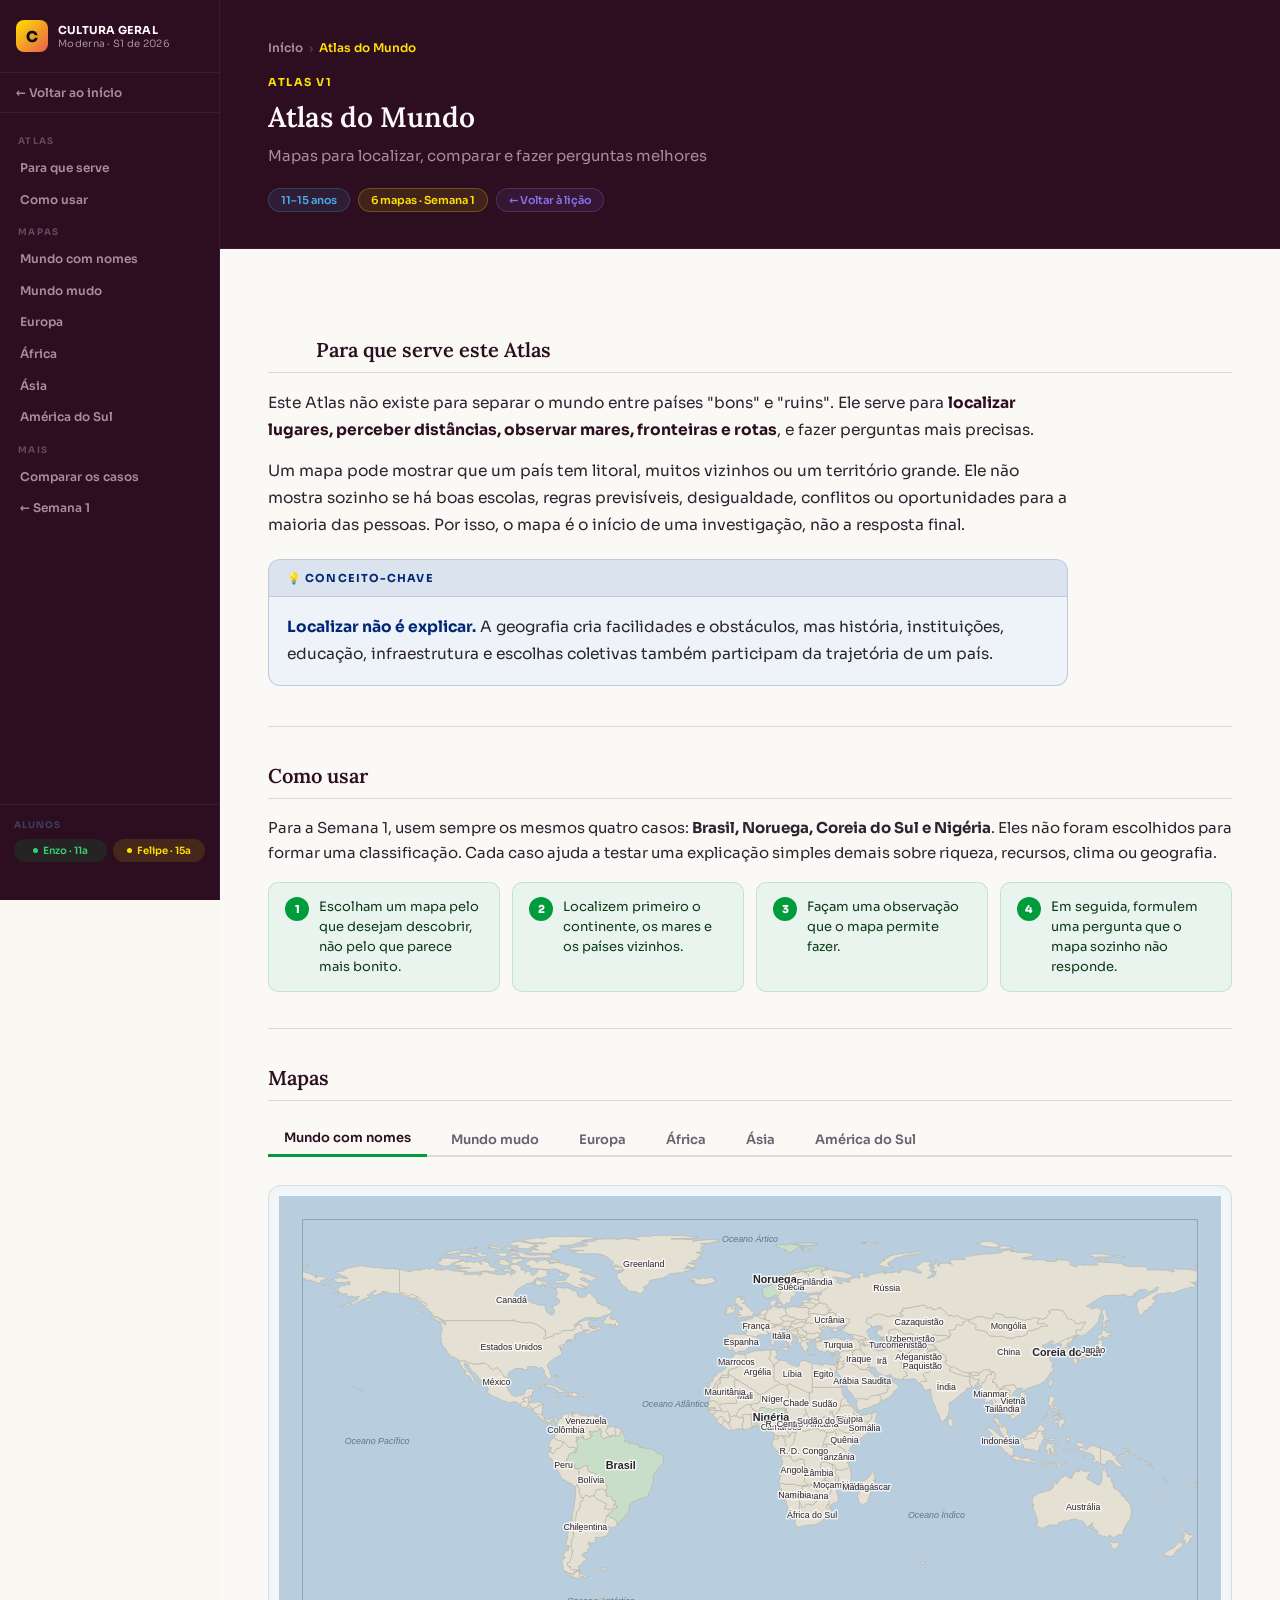
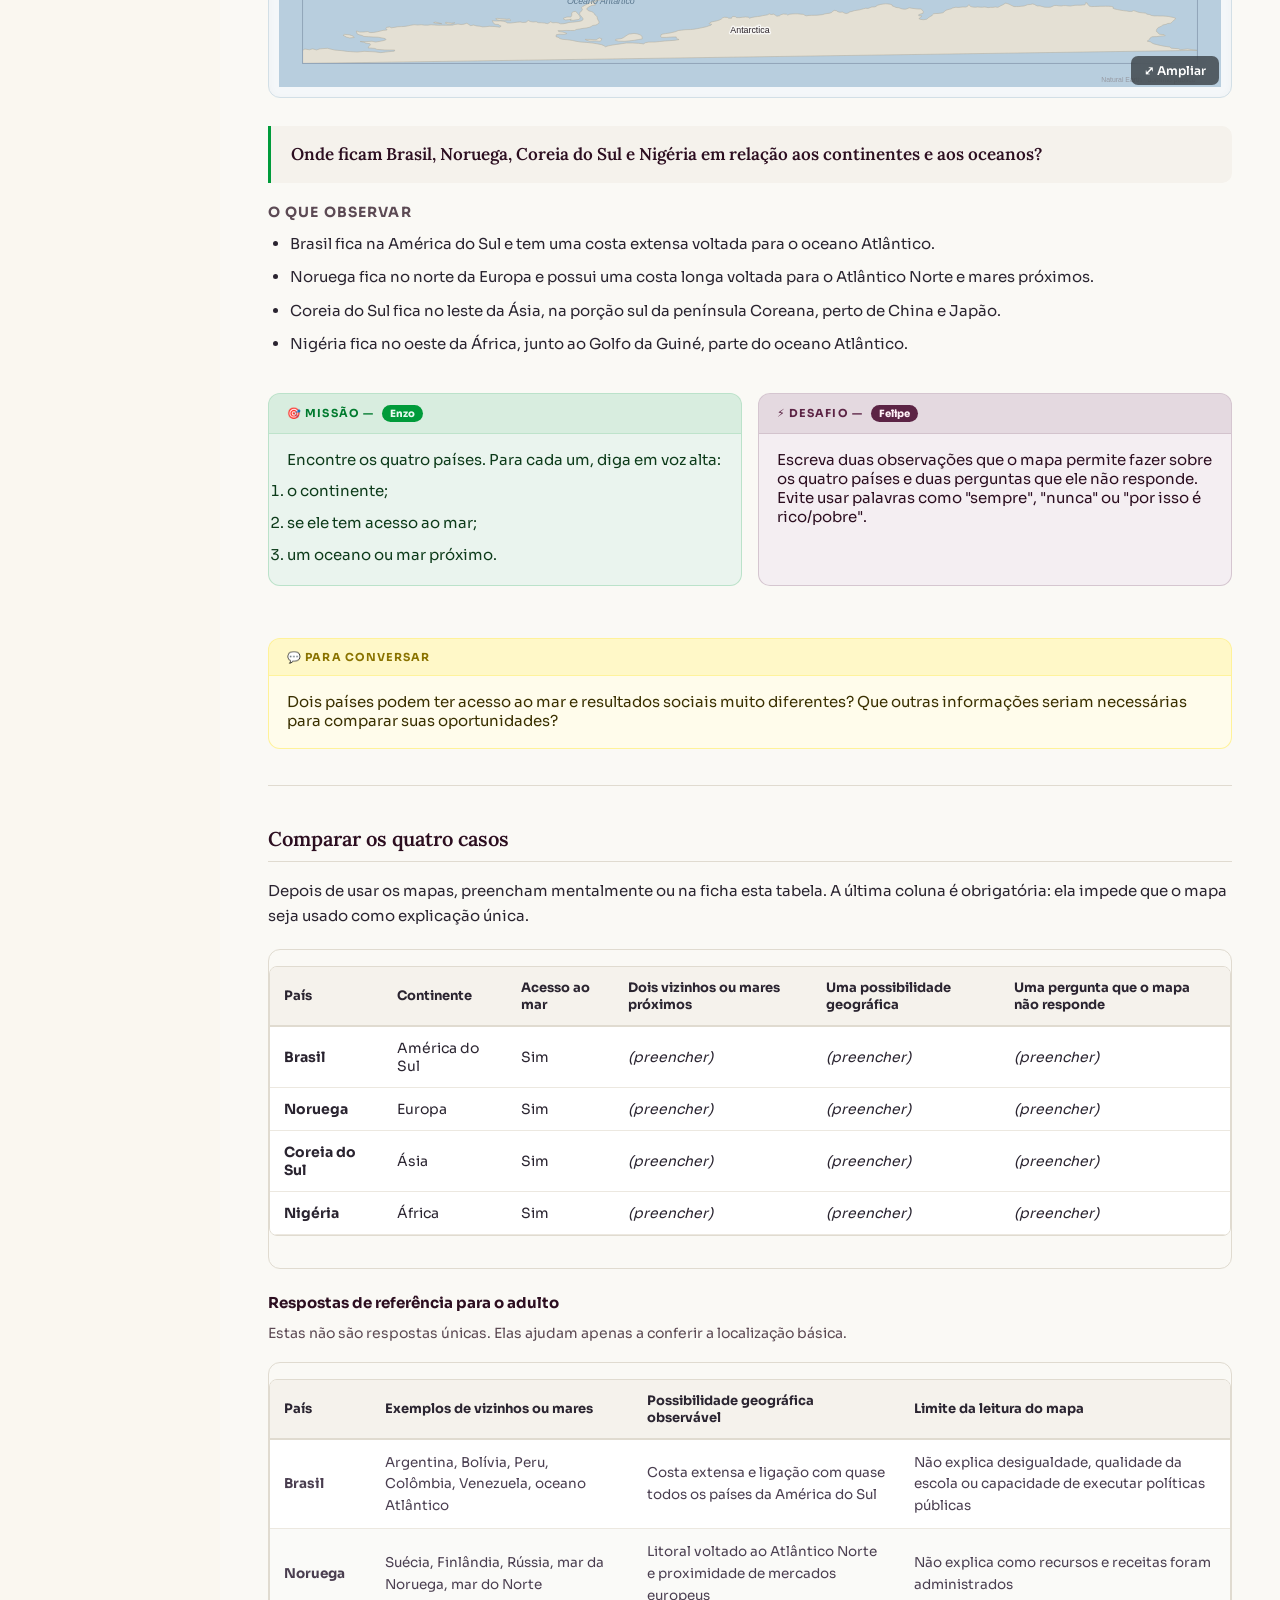
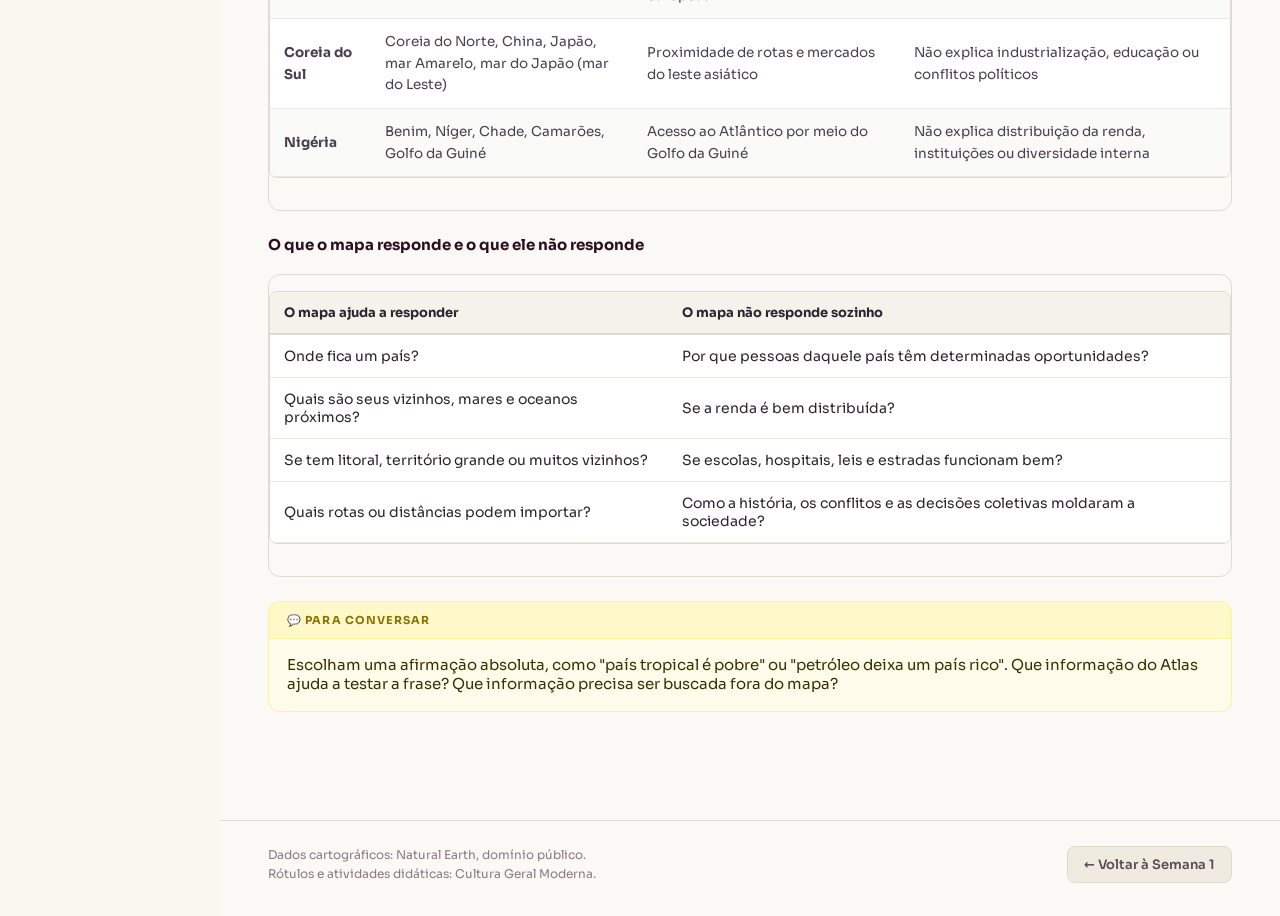
==== commit c3d07cfa: "style(atlas): refina tabs e tabelas" ====
--- a/atlas/index.html
+++ b/atlas/index.html
@@ -562,7 +562,7 @@
       </p>
 
       <div class="table-wrap">
-        <table>
+        <table class="table-referencia">
           <thead>
             <tr>
               <th>País</th>
--- a/assets/css/atlas.css
+++ b/assets/css/atlas.css
@@ -71,33 +71,41 @@
 .atlas-nav {
   display: flex;
   flex-wrap: wrap;
-  gap: 6px;
-  margin-bottom: 24px;
+  gap: 8px;
+  margin-bottom: 28px;
+  border-bottom: 2px solid #E0DBD0;
+  padding-bottom: 8px;
 }
 
 .atlas-tab {
-  padding: 8px 18px;
-  border-radius: 8px;
-  font-size: 13px; font-weight: 600;
-  color: var(--lt-muted);
-  background: #F0EBE0;
-  border: 1px solid #E0DBD0;
+  padding: 8px 16px;
+  border-radius: 6px 6px 0 0;
+  font-size: 13px;
+  font-weight: 600;
+  color: #6B5E70;
+  background: transparent;
+  border: none;
+  margin-bottom: -10px;
+  cursor: pointer;
+  transition: all 0.2s ease;
+  font-family: 'Sora', system-ui, sans-serif;
   white-space: nowrap;
-  cursor: pointer;
-  transition: all 0.15s;
-  font-family: 'Sora', system-ui, sans-serif;
-}
+}
+
 .atlas-tab:hover:not([aria-selected="true"]) {
-  background: #E8E4D8;
-  color: var(--lt-text);
-}
+  color: var(--lt-text);
+  background: rgba(42, 36, 48, 0.05);
+}
+
 .atlas-tab[aria-selected="true"] {
-  background: var(--accent-teal);
-  color: white;
-  border-color: var(--accent-teal);
-}
+  background: transparent;
+  color: var(--lt-text);
+  border-bottom: 3px solid var(--accent-teal);
+  border-radius: 0;
+}
+
 .atlas-tab:focus-visible {
-  outline: 2px solid var(--accent-teal);
+  outline: 3px solid rgba(0, 155, 58, 0.35);
   outline-offset: 2px;
 }
 
@@ -113,18 +121,20 @@
 /* Container do mapa SVG */
 .atlas-map-container {
   position: relative;
-  background: #B8CEDE;
-  border-radius: 14px;
+  background: #F4F7F9;
+  border-radius: 12px;
   overflow: hidden;
-  border: 1px solid #A0B8CC;
+  border: 1px solid #D2DFE6;
+  box-shadow: inset 0 2px 8px rgba(0, 0, 0, 0.03);
 }
 
 .atlas-map {
   width: 100%;
   height: auto;
   display: block;
-  max-height: 75vh;
+  max-height: 68vh;
   object-fit: contain;
+  padding: 10px;
 }
 
 .atlas-zoom-btn {
@@ -219,6 +229,52 @@
   margin: 24px 0 12px;
 }
 
+/* Estilização das tabelas de atividade */
+.atlas-comparar table {
+  width: 100%;
+  border-collapse: separate;
+  border-spacing: 0;
+  margin: 16px 0 32px;
+  border-radius: 8px;
+  overflow: hidden;
+  border: 1px solid #E0DBD0;
+}
+
+.atlas-comparar th {
+  background: #F5F2EC;
+  color: #2A2430;
+  font-size: 13px;
+  font-weight: 700;
+  padding: 12px 14px;
+  text-align: left;
+  border-bottom: 2px solid #E0DBD0;
+}
+
+.atlas-comparar td {
+  padding: 12px 14px;
+  font-size: 14px;
+  color: #2A2430;
+  border-bottom: 1px solid #ECE8E0;
+  background: #FFFFFF;
+}
+
+/* Zebra striping suave para a tabela de respostas de referência */
+.atlas-comparar .table-referencia tr:nth-child(even) td {
+  background: #FAFAF8;
+}
+
+/* Destaca as respostas de referência com tom sutil para o adulto */
+.atlas-comparar .table-referencia td {
+  font-size: 13.5px;
+  line-height: 1.6;
+  color: #4A3E50;
+}
+
+/* Espaçamento corretivo para os blocos de Missão e Desafio */
+.atlas-atividades-grid {
+  margin-bottom: 32px;
+}
+
 /* ── Rodapé do Atlas ─────────────────────────────────────────── */
 .atlas-footer {
   border-top: 1px solid #E0DBD0;
@@ -257,6 +313,15 @@
   .atlas-footer { padding: 20px; flex-direction: column; align-items: flex-start; }
   .atlas-atividades-grid { grid-template-columns: 1fr; }
   .atlas-tab { font-size: 12px; padding: 7px 13px; }
+  /* Tab bar scrollável em mobile: evita wrap + sobreposição com margin-bottom negativa */
+  .atlas-nav {
+    flex-wrap: nowrap;
+    overflow-x: auto;
+    -webkit-overflow-scrolling: touch;
+    scrollbar-width: none;
+    padding-bottom: 6px;
+  }
+  .atlas-nav::-webkit-scrollbar { display: none; }
 }
 
 @media (max-width: 480px) {
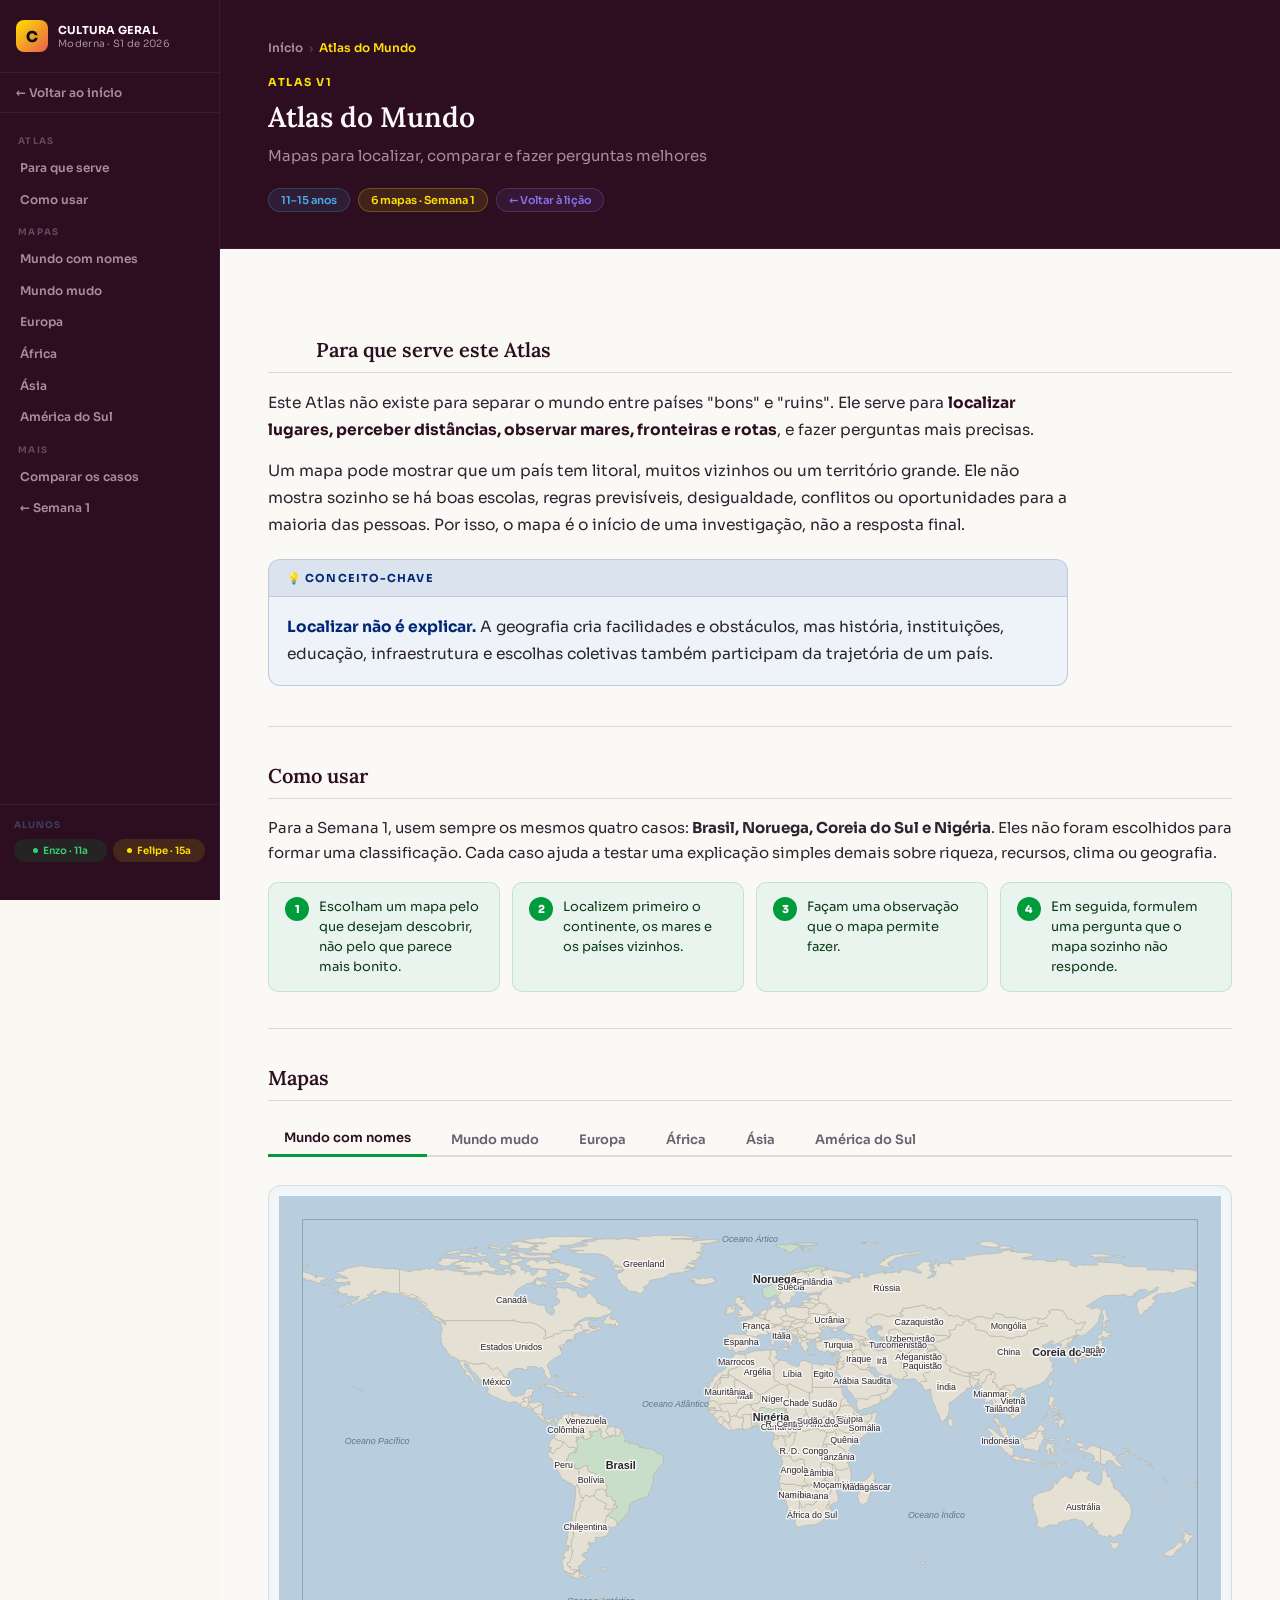
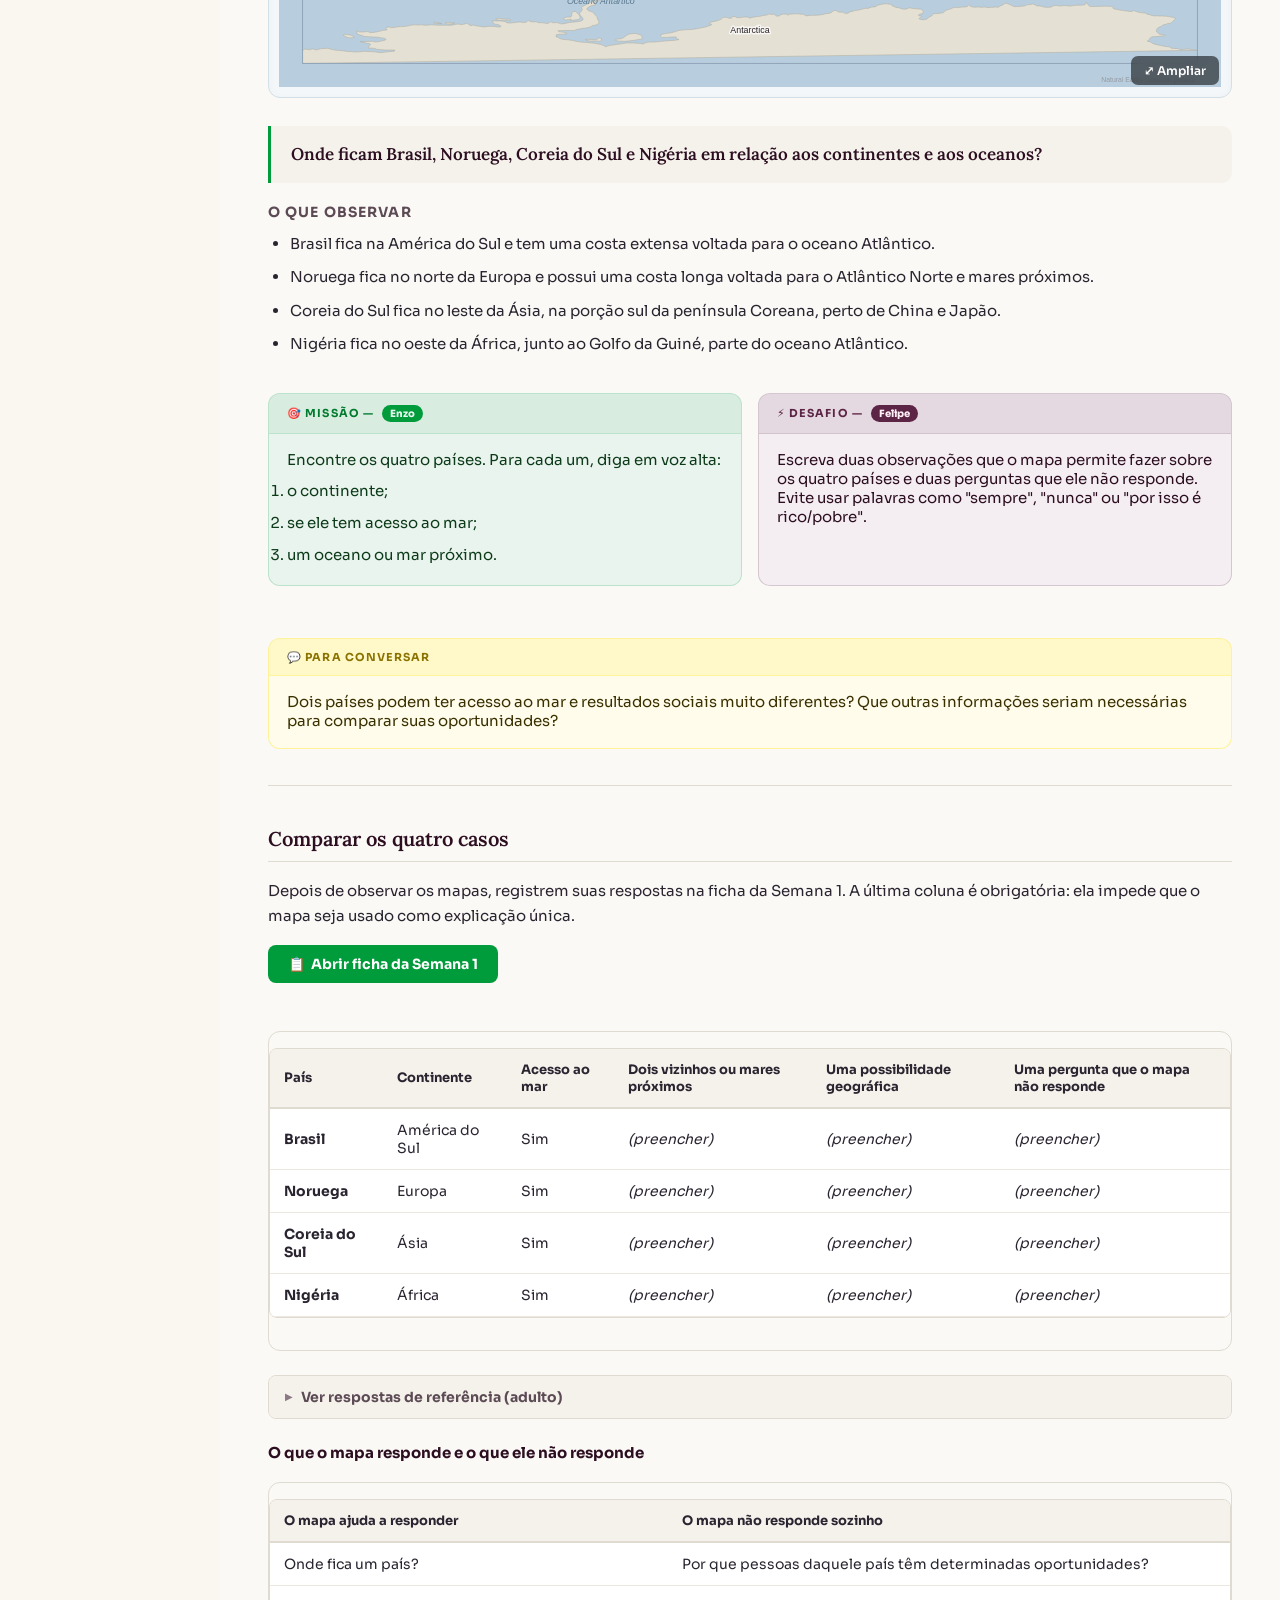
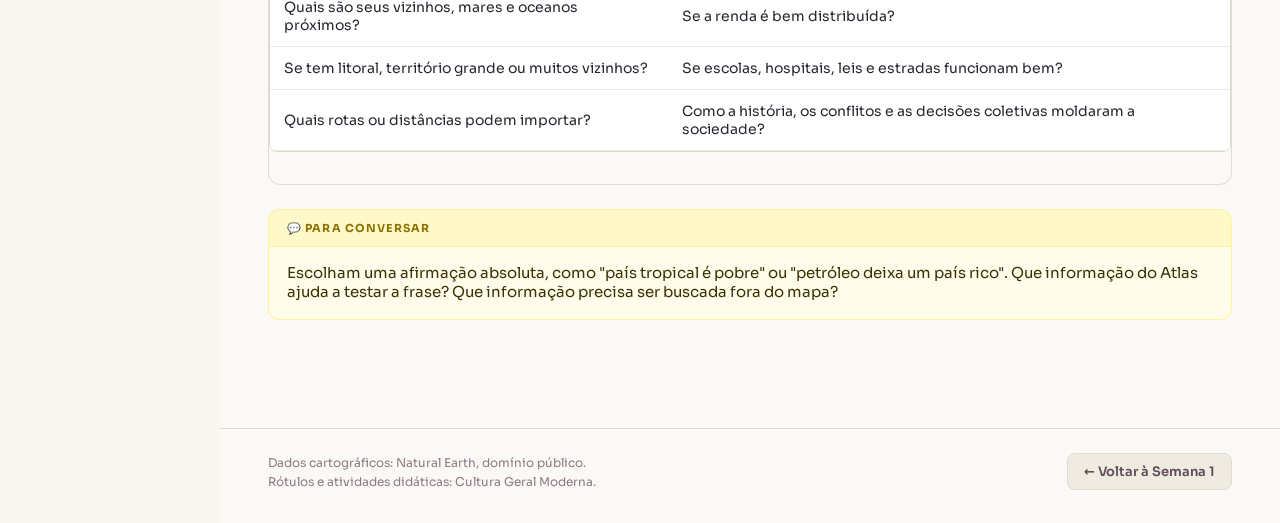
==== commit 7a08569f: "fix(atlas): conecta comparacao a ficha" ====
--- a/atlas/index.html
+++ b/atlas/index.html
@@ -504,8 +504,9 @@
       <h2 id="comparar-title">Comparar os quatro casos</h2>
 
       <p style="font-size:15px;line-height:1.7;color:#2A2430;margin-bottom:16px;">
-        Depois de usar os mapas, preencham mentalmente ou na ficha esta tabela. A última coluna é obrigatória: ela impede que o mapa seja usado como explicação única.
+        Depois de observar os mapas, registrem suas respostas na ficha da Semana 1. A última coluna é obrigatória: ela impede que o mapa seja usado como explicação única.
       </p>
+      <a href="../semanas/01/ficha.html" class="atlas-ficha-cta">Abrir ficha da Semana 1</a>
 
       <div class="table-wrap">
         <table>
@@ -556,49 +557,50 @@
         </table>
       </div>
 
-      <h3>Respostas de referência para o adulto</h3>
-      <p style="font-size:14px;color:var(--lt-muted);margin-bottom:12px;">
-        Estas não são respostas únicas. Elas ajudam apenas a conferir a localização básica.
-      </p>
-
-      <div class="table-wrap">
-        <table class="table-referencia">
-          <thead>
-            <tr>
-              <th>País</th>
-              <th>Exemplos de vizinhos ou mares</th>
-              <th>Possibilidade geográfica observável</th>
-              <th>Limite da leitura do mapa</th>
-            </tr>
-          </thead>
-          <tbody>
-            <tr>
-              <td><strong>Brasil</strong></td>
-              <td>Argentina, Bolívia, Peru, Colômbia, Venezuela, oceano Atlântico</td>
-              <td>Costa extensa e ligação com quase todos os países da América do Sul</td>
-              <td>Não explica desigualdade, qualidade da escola ou capacidade de executar políticas públicas</td>
-            </tr>
-            <tr>
-              <td><strong>Noruega</strong></td>
-              <td>Suécia, Finlândia, Rússia, mar da Noruega, mar do Norte</td>
-              <td>Litoral voltado ao Atlântico Norte e proximidade de mercados europeus</td>
-              <td>Não explica como recursos e receitas foram administrados</td>
-            </tr>
-            <tr>
-              <td><strong>Coreia do Sul</strong></td>
-              <td>Coreia do Norte, China, Japão, mar Amarelo, mar do Japão (mar do Leste)</td>
-              <td>Proximidade de rotas e mercados do leste asiático</td>
-              <td>Não explica industrialização, educação ou conflitos políticos</td>
-            </tr>
-            <tr>
-              <td><strong>Nigéria</strong></td>
-              <td>Benim, Níger, Chade, Camarões, Golfo da Guiné</td>
-              <td>Acesso ao Atlântico por meio do Golfo da Guiné</td>
-              <td>Não explica distribuição da renda, instituições ou diversidade interna</td>
-            </tr>
-          </tbody>
-        </table>
-      </div>
+      <details class="atlas-ref-details">
+        <summary>Ver respostas de referência (adulto)</summary>
+        <p style="font-size:14px;color:var(--lt-muted);margin-bottom:12px;margin-top:12px;">
+          Estas não são respostas únicas. Elas ajudam apenas a conferir a localização básica.
+        </p>
+        <div class="table-wrap">
+          <table class="table-referencia">
+            <thead>
+              <tr>
+                <th>País</th>
+                <th>Exemplos de vizinhos ou mares</th>
+                <th>Possibilidade geográfica observável</th>
+                <th>Limite da leitura do mapa</th>
+              </tr>
+            </thead>
+            <tbody>
+              <tr>
+                <td><strong>Brasil</strong></td>
+                <td>Argentina, Bolívia, Peru, Colômbia, Venezuela, oceano Atlântico</td>
+                <td>Costa extensa e ligação com quase todos os países da América do Sul</td>
+                <td>Não explica desigualdade, qualidade da escola ou capacidade de executar políticas públicas</td>
+              </tr>
+              <tr>
+                <td><strong>Noruega</strong></td>
+                <td>Suécia, Finlândia, Rússia, mar da Noruega, mar do Norte</td>
+                <td>Litoral voltado ao Atlântico Norte e proximidade de mercados europeus</td>
+                <td>Não explica como recursos e receitas foram administrados</td>
+              </tr>
+              <tr>
+                <td><strong>Coreia do Sul</strong></td>
+                <td>Coreia do Norte, China, Japão, mar Amarelo, mar do Japão (mar do Leste)</td>
+                <td>Proximidade de rotas e mercados do leste asiático</td>
+                <td>Não explica industrialização, educação ou conflitos políticos</td>
+              </tr>
+              <tr>
+                <td><strong>Nigéria</strong></td>
+                <td>Benim, Níger, Chade, Camarões, Golfo da Guiné</td>
+                <td>Acesso ao Atlântico por meio do Golfo da Guiné</td>
+                <td>Não explica distribuição da renda, instituições ou diversidade interna</td>
+              </tr>
+            </tbody>
+          </table>
+        </div>
+      </details>
 
       <h3>O que o mapa responde e o que ele não responde</h3>
       <div class="table-wrap">
--- a/assets/css/lesson.css
+++ b/assets/css/lesson.css
@@ -157,6 +157,7 @@
 .main {
   margin-left: var(--sb-w);
   flex: 1;
+  min-width: 0;
   background: var(--page-bg);
   min-height: 100vh;
 }
--- a/assets/css/atlas.css
+++ b/assets/css/atlas.css
@@ -223,6 +223,66 @@
   padding-bottom: 10px;
   border-bottom: 1px solid #E0DBD0;
 }
+/* CTA para a ficha da Semana 1 */
+.atlas-ficha-cta {
+  display: inline-flex;
+  align-items: center;
+  gap: 6px;
+  font-size: 14px;
+  font-weight: 700;
+  color: white;
+  background: var(--accent-teal);
+  padding: 10px 20px;
+  border-radius: 8px;
+  margin-bottom: 28px;
+  transition: background 0.15s;
+}
+.atlas-ficha-cta::before { content: "📋 "; }
+.atlas-ficha-cta:hover { background: #2fada0; }
+.atlas-ficha-cta:focus-visible {
+  outline: 3px solid rgba(0, 155, 58, 0.45);
+  outline-offset: 3px;
+}
+
+/* Details de respostas de referência */
+.atlas-ref-details {
+  margin: 24px 0 8px;
+  border: 1px solid #E0DBD0;
+  border-radius: 8px;
+  overflow: hidden;
+}
+.atlas-ref-details summary {
+  font-size: 14px;
+  font-weight: 700;
+  color: var(--lt-muted);
+  padding: 12px 16px;
+  cursor: pointer;
+  list-style: none;
+  display: flex;
+  align-items: center;
+  gap: 8px;
+  background: #F5F2EC;
+  user-select: none;
+}
+.atlas-ref-details summary::-webkit-details-marker { display: none; }
+.atlas-ref-details summary::before {
+  content: "▶";
+  font-size: 10px;
+  transition: transform 0.2s ease;
+  color: var(--lt-faint);
+}
+.atlas-ref-details[open] summary::before { transform: rotate(90deg); }
+.atlas-ref-details summary:hover { color: var(--lt-text); background: #EDE9E0; }
+.atlas-ref-details summary:focus-visible {
+  outline: 3px solid rgba(0, 155, 58, 0.35);
+  outline-offset: -3px;
+}
+.atlas-ref-details > p,
+.atlas-ref-details > .table-wrap {
+  padding: 0 16px;
+}
+.atlas-ref-details > .table-wrap { padding-bottom: 16px; }
+
 .atlas-comparar h3 {
   font-size: 15px; font-weight: 700;
   color: var(--lt-text);
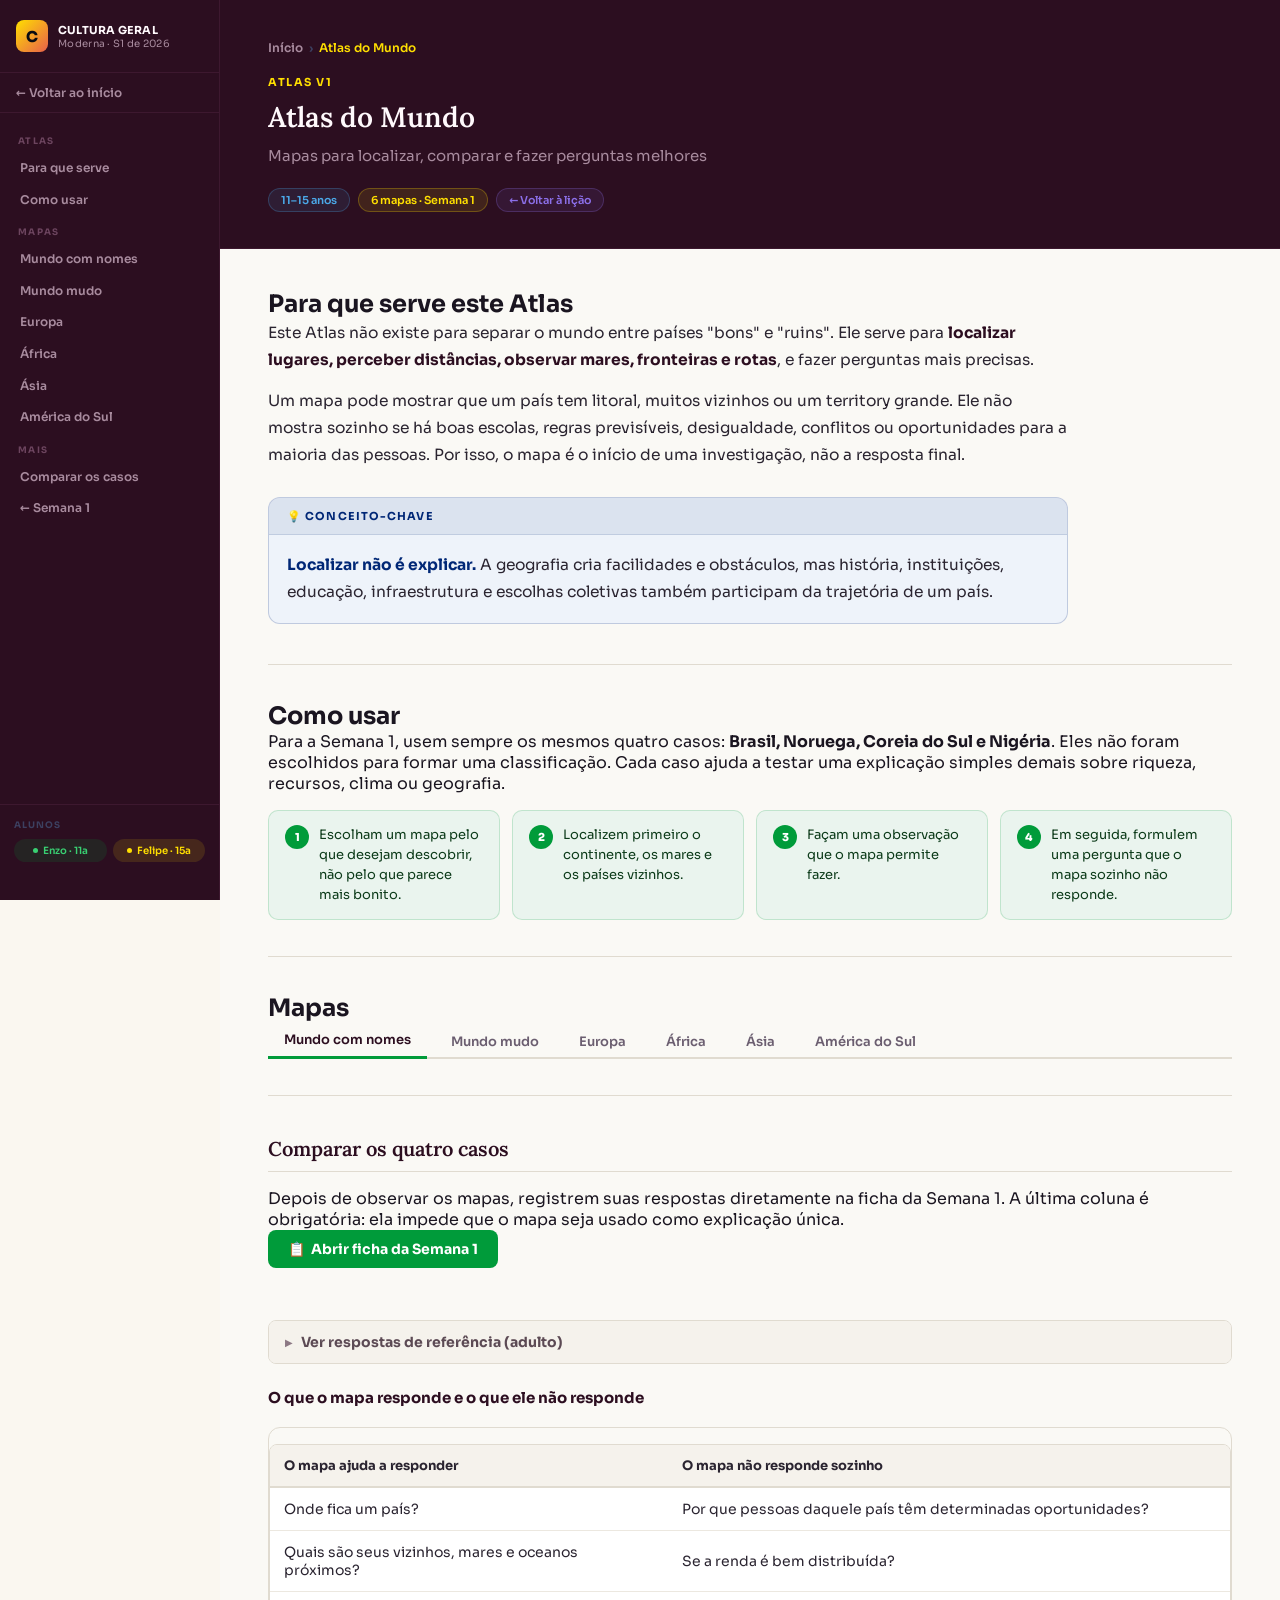
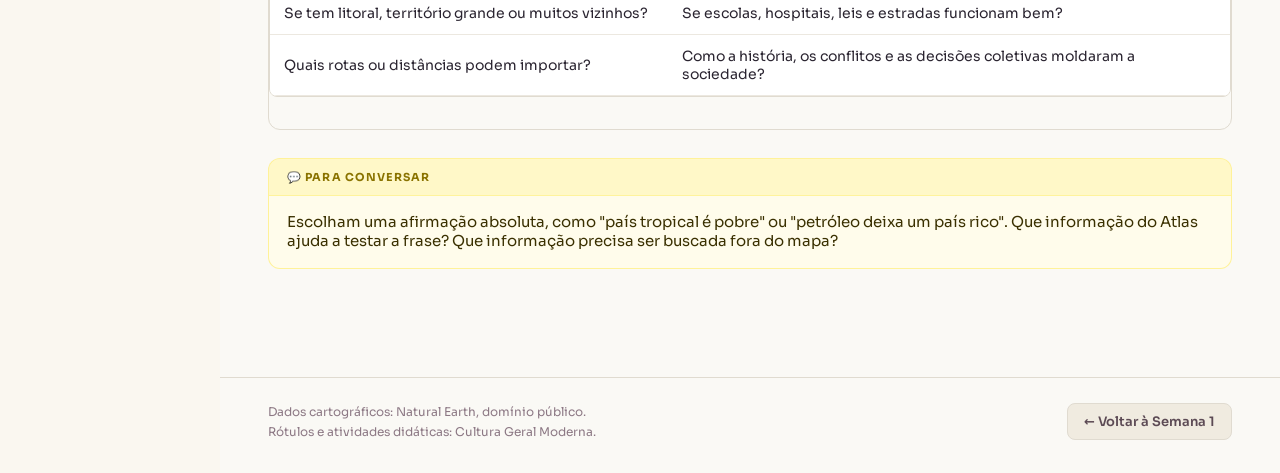
==== commit d5a5a118: "fix(atlas): envia comparacao para ficha" ====
--- a/atlas/index.html
+++ b/atlas/index.html
@@ -72,7 +72,7 @@
       <span class="h-chip h-chip-age">11–15 anos</span>
       <span class="h-chip h-chip-duration">6 mapas · Semana 1</span>
       <span class="h-chip h-chip-ficha">
-        <a href="../semanas/01/index.html" style="color:inherit">← Voltar à lição</a>
+        <a href="../semanas/01/index.html">← Voltar à lição</a>
       </span>
     </div>
   </header>
@@ -82,15 +82,12 @@
 
     <!-- ── Para que serve ──────────────────────────────────────── -->
     <section id="sobre" aria-labelledby="sobre-title">
-      <h2 class="lesson-article" id="sobre-title"
-          style="font-family:'Lora',Georgia,serif;font-size:20px;font-weight:600;
-                 color:var(--lt-text);margin:0 0 16px;padding-bottom:10px;
-                 border-bottom:1px solid #E0DBD0;">Para que serve este Atlas</h2>
+      <h2 class="section-title" id="sobre-title">Para que serve este Atlas</h2>
       <div class="atlas-intro">
         <p>Este Atlas não existe para separar o mundo entre países "bons" e "ruins". Ele serve para <strong>localizar lugares, perceber distâncias, observar mares, fronteiras e rotas</strong>, e fazer perguntas mais precisas.</p>
-        <p>Um mapa pode mostrar que um país tem litoral, muitos vizinhos ou um território grande. Ele não mostra sozinho se há boas escolas, regras previsíveis, desigualdade, conflitos ou oportunidades para a maioria das pessoas. Por isso, o mapa é o início de uma investigação, não a resposta final.</p>
-
-        <div class="bloco conceito-chave" style="margin-top:20px">
+        <p>Um mapa pode mostrar que um país tem litoral, muitos vizinhos ou um territory grande. Ele não mostra sozinho se há boas escolas, regras previsíveis, desigualdade, conflitos ou oportunidades para a maioria das pessoas. Por isso, o mapa é o início de uma investigação, não a resposta final.</p>
+
+        <div class="bloco conceito-chave">
           <div class="bloco-header">💡 Conceito-chave</div>
           <div class="bloco-body">
             <p><strong>Localizar não é explicar.</strong> A geografia cria facilidades e obstáculos, mas história, instituições, educação, infraestrutura e escolhas coletivas também participam da trajetória de um país.</p>
@@ -103,10 +100,8 @@
 
     <!-- ── Como usar ───────────────────────────────────────────── -->
     <section id="como-usar" aria-labelledby="como-usar-title">
-      <h2 style="font-family:'Lora',Georgia,serif;font-size:20px;font-weight:600;
-                 color:var(--lt-text);margin:0 0 16px;padding-bottom:10px;
-                 border-bottom:1px solid #E0DBD0;" id="como-usar-title">Como usar</h2>
-      <p style="font-size:15px;line-height:1.7;color:#2A2430;margin-bottom:16px;">
+      <h2 class="section-title" id="como-usar-title">Como usar</h2>
+      <p class="section-description">
         Para a Semana 1, usem sempre os mesmos quatro casos: <strong>Brasil, Noruega, Coreia do Sul e Nigéria</strong>. Eles não foram escolhidos para formar uma classificação. Cada caso ajuda a testar uma explicação simples demais sobre riqueza, recursos, clima ou geografia.
       </p>
       <div class="como-usar-grid">
@@ -133,9 +128,7 @@
 
     <!-- ═══════════════════ MAPAS ════════════════════════════════ -->
     <section id="atlas-mapas" aria-labelledby="mapas-title">
-      <h2 style="font-family:'Lora',Georgia,serif;font-size:20px;font-weight:600;
-                 color:var(--lt-text);margin:0 0 20px;padding-bottom:10px;
-                 border-bottom:1px solid #E0DBD0;" id="mapas-title">Mapas</h2>
+      <h2 class="section-title" id="mapas-title">Mapas</h2>
 
       <!-- ── Tabs ──────────────────────────────────────────────── -->
       <nav class="atlas-nav" role="tablist" aria-label="Selecionar mapa">
@@ -165,334 +158,25 @@
         </button>
       </nav>
 
-      <!-- ─────────────────────────────────────────────────────── -->
-      <!-- PAINEL 1 — Mapa-múndi com nomes                        -->
-      <!-- ─────────────────────────────────────────────────────── -->
-      <div id="panel-mapa-mundi-nomes" class="atlas-panel" role="tabpanel"
-           aria-labelledby="tab-mundi-nomes">
-        <div class="atlas-panel-inner">
-
-          <div class="atlas-map-container">
-            <img src="../assets/atlas/mapa-mundi-nomes.svg"
-                 alt="Mapa-múndi com nomes dos países e oceanos em português"
-                 class="atlas-map"
-                 loading="lazy">
-            <button class="atlas-zoom-btn" type="button">⤢ Ampliar</button>
-          </div>
-
-          <div class="atlas-map-content">
-            <p class="atlas-question">
-              Onde ficam Brasil, Noruega, Coreia do Sul e Nigéria em relação aos continentes e aos oceanos?
-            </p>
-
-            <div class="atlas-content-section">
-              <h3>O que observar</h3>
-              <ul>
-                <li>Brasil fica na América do Sul e tem uma costa extensa voltada para o oceano Atlântico.</li>
-                <li>Noruega fica no norte da Europa e possui uma costa longa voltada para o Atlântico Norte e mares próximos.</li>
-                <li>Coreia do Sul fica no leste da Ásia, na porção sul da península Coreana, perto de China e Japão.</li>
-                <li>Nigéria fica no oeste da África, junto ao Golfo da Guiné, parte do oceano Atlântico.</li>
-              </ul>
-            </div>
-
-            <div class="atlas-atividades-grid">
-              <div class="bloco missao-enzo">
-                <div class="bloco-header">
-                  🎯 Missão — <span class="aluno-badge">Enzo</span>
-                </div>
-                <div class="bloco-body">
-                  <p>Encontre os quatro países. Para cada um, diga em voz alta:</p>
-                  <ol>
-                    <li>o continente;</li>
-                    <li>se ele tem acesso ao mar;</li>
-                    <li>um oceano ou mar próximo.</li>
-                  </ol>
-                </div>
-              </div>
-              <div class="bloco desafio-felipe">
-                <div class="bloco-header">
-                  ⚡ Desafio — <span class="aluno-badge">Felipe</span>
-                </div>
-                <div class="bloco-body">
-                  <p>Escreva duas observações que o mapa permite fazer sobre os quatro países e duas perguntas que ele não responde. Evite usar palavras como "sempre", "nunca" ou "por isso é rico/pobre".</p>
-                </div>
-              </div>
-            </div>
-
-            <div class="bloco para-conversar">
-              <div class="bloco-header">💬 Para conversar</div>
-              <div class="bloco-body">
-                <p>Dois países podem ter acesso ao mar e resultados sociais muito diferentes? Que outras informações seriam necessárias para comparar suas oportunidades?</p>
-              </div>
-            </div>
-
-          </div>
-        </div>
-      </div>
-
-      <!-- ─────────────────────────────────────────────────────── -->
-      <!-- PAINEL 2 — Mapa-múndi mudo                             -->
-      <!-- ─────────────────────────────────────────────────────── -->
-      <div id="panel-mapa-mundi-mudo" class="atlas-panel" role="tabpanel"
-           aria-labelledby="tab-mundi-mudo" hidden>
-        <div class="atlas-panel-inner">
-
-          <div class="atlas-map-container">
-            <img src="../assets/atlas/mapa-mundi-mudo.svg"
-                 alt="Mapa-múndi mudo para exercício de localização — sem nomes de países"
-                 class="atlas-map"
-                 loading="lazy">
-            <button class="atlas-zoom-btn" type="button">⤢ Ampliar</button>
-          </div>
-
-          <div class="atlas-map-content">
-            <p class="atlas-question">
-              Consigo localizar sem depender do nome escrito?
-            </p>
-
-            <div class="atlas-content-section">
-              <p>Este mapa conserva as fronteiras políticas, os contornos dos continentes e os oceanos, mas remove todos os nomes. Ele não é um teste de memória: é uma maneira de perceber quais referências espaciais ajudam a orientação.</p>
-            </div>
-
-            <div class="atlas-content-section">
-              <h3>Atividade em dupla</h3>
-              <ol>
-                <li>Um aluno escolhe, sem dizer, um dos quatro países da Semana 1.</li>
-                <li>O outro faz no máximo cinco perguntas espaciais: continente, hemisfério, litoral, vizinhos ou oceano.</li>
-                <li>Troquem de papel.</li>
-              </ol>
-            </div>
-
-            <div class="atlas-content-section">
-              <h3>Registro curto</h3>
-              <p>Completem a frase:</p>
-              <blockquote style="margin:12px 0;padding:14px 18px;background:#F2EFE8;
-                                  border-left:3px solid var(--accent-gold);border-radius:0 8px 8px 0;
-                                  font-style:italic;font-size:15px;line-height:1.65;color:#3A3040;">
-                Para localizar um país em um mapa mudo, eu procuro primeiro ____ e depois ____.
-              </blockquote>
-            </div>
-
-            <div class="bloco para-conversar">
-              <div class="bloco-header">💬 Para o adulto</div>
-              <div class="bloco-body">
-                <p>Aceite aproximações geográficas razoáveis. O objetivo inicial é construir referências: continentes, oceanos, norte/sul, leste/oeste, litoral e vizinhança. A precisão de capitais e coordenadas não é o foco desta semana.</p>
-              </div>
-            </div>
-
-          </div>
-        </div>
-      </div>
-
-      <!-- ─────────────────────────────────────────────────────── -->
-      <!-- PAINEL 3 — Europa com nomes                            -->
-      <!-- ─────────────────────────────────────────────────────── -->
-      <div id="panel-europa-nomes" class="atlas-panel" role="tabpanel"
-           aria-labelledby="tab-europa-nomes" hidden>
-        <div class="atlas-panel-inner">
-
-          <div class="atlas-map-container">
-            <img src="../assets/atlas/europa-nomes.svg"
-                 alt="Mapa da Europa com nomes dos países, mares e oceanos em português — foco na Noruega"
-                 class="atlas-map"
-                 loading="lazy">
-            <button class="atlas-zoom-btn" type="button">⤢ Ampliar</button>
-          </div>
-
-          <div class="atlas-map-content">
-            <p class="atlas-question">
-              Foco: Noruega — Como a posição geográfica cria condições de comércio e contato?
-            </p>
-
-            <div class="atlas-content-section">
-              <h3>O que deve aparecer</h3>
-              <p>Noruega, Suécia, Finlândia, Dinamarca, Islândia, Reino Unido e a parte europeia da Rússia quando visível; oceano Atlântico Norte, mar da Noruega, mar do Norte; fronteiras e nomes legíveis em português.</p>
-            </div>
-
-            <div class="atlas-content-section">
-              <h3>O que observar</h3>
-              <p>A Noruega fica na Península Escandinava e tem litoral muito recortado. Ela está próxima de rotas do Atlântico Norte e de outros países europeus. Essas são condições geográficas relevantes, mas não explicam sozinhas seus serviços públicos, sua economia ou suas instituições.</p>
-            </div>
-
-            <div class="atlas-content-section">
-              <h3>Atividade</h3>
-              <p>No mapa, encontrem uma rota marítima plausível entre a Noruega e o Reino Unido. Depois respondam:</p>
-              <ol>
-                <li>Que vantagem uma costa longa pode oferecer ao comércio e à pesca?</li>
-                <li>Que dificuldade climática ou de distância um país do norte ainda pode enfrentar?</li>
-                <li>Qual pergunta sobre a Noruega o mapa não consegue responder?</li>
-              </ol>
-            </div>
-
-            <div class="bloco conceito-chave">
-              <div class="bloco-header">💡 Conceito-chave</div>
-              <div class="bloco-body">
-                <p>Uma vantagem geográfica pode ajudar, mas precisa ser transformada em oportunidade por <strong>conhecimento, infraestrutura, regras e organização</strong>.</p>
-              </div>
-            </div>
-
-          </div>
-        </div>
-      </div>
-
-      <!-- ─────────────────────────────────────────────────────── -->
-      <!-- PAINEL 4 — África com nomes                            -->
-      <!-- ─────────────────────────────────────────────────────── -->
-      <div id="panel-africa-nomes" class="atlas-panel" role="tabpanel"
-           aria-labelledby="tab-africa-nomes" hidden>
-        <div class="atlas-panel-inner">
-
-          <div class="atlas-map-container">
-            <img src="../assets/atlas/africa-nomes.svg"
-                 alt="Mapa da África com nomes dos países, Golfo da Guiné e oceano Atlântico em português — foco na Nigéria"
-                 class="atlas-map"
-                 loading="lazy">
-            <button class="atlas-zoom-btn" type="button">⤢ Ampliar</button>
-          </div>
-
-          <div class="atlas-map-content">
-            <p class="atlas-question">
-              Foco: Nigéria — O acesso ao Golfo da Guiné cria quais oportunidades e limites?
-            </p>
-
-            <div class="atlas-content-section">
-              <h3>O que deve aparecer</h3>
-              <p>Nigéria, Benim, Níger, Chade e Camarões; Golfo da Guiné e oceano Atlântico; fronteiras e nomes legíveis em português.</p>
-            </div>
-
-            <div class="atlas-content-section">
-              <h3>O que observar</h3>
-              <p>A Nigéria tem acesso ao Golfo da Guiné e está ligada a uma região de intensa circulação de pessoas, produtos e recursos. É um país muito populoso e diverso, portanto uma frase única nunca basta para descrevê-lo.</p>
-            </div>
-
-            <div class="atlas-content-section">
-              <h3>Atividade</h3>
-              <ol>
-                <li>Localizem a Nigéria e seus quatro vizinhos terrestres.</li>
-                <li>Expliquem como o acesso ao Golfo da Guiné pode facilitar contatos comerciais.</li>
-                <li>Conversem: por que acesso ao mar e recursos naturais não garantem, por si sós, bem-estar amplo?</li>
-              </ol>
-            </div>
-
-            <div class="bloco desafio-felipe">
-              <div class="bloco-header">
-                ⚡ Desafio — <span class="aluno-badge">Felipe</span>
-              </div>
-              <div class="bloco-body">
-                <p>Critique esta frase em três ou quatro linhas: <em>"Um país com petróleo tem tudo de que precisa para ser próspero."</em> Use o mapa apenas como ponto de partida, não como prova final.</p>
-              </div>
-            </div>
-
-          </div>
-        </div>
-      </div>
-
-      <!-- ─────────────────────────────────────────────────────── -->
-      <!-- PAINEL 5 — Ásia com nomes                              -->
-      <!-- ─────────────────────────────────────────────────────── -->
-      <div id="panel-asia-nomes" class="atlas-panel" role="tabpanel"
-           aria-labelledby="tab-asia-nomes" hidden>
-        <div class="atlas-panel-inner">
-
-          <div class="atlas-map-container">
-            <img src="../assets/atlas/asia-nomes.svg"
-                 alt="Mapa do leste da Ásia com nomes dos países — foco na Coreia do Sul, península Coreana, mar Amarelo e mar do Japão"
-                 class="atlas-map"
-                 loading="lazy">
-            <button class="atlas-zoom-btn" type="button">⤢ Ampliar</button>
-          </div>
-
-          <div class="atlas-map-content">
-            <p class="atlas-question">
-              Foco: Coreia do Sul — Como a posição em uma península perto de grandes economias cria oportunidades e riscos?
-            </p>
-
-            <div class="atlas-content-section">
-              <h3>O que deve aparecer</h3>
-              <p>Coreia do Sul, Coreia do Norte, China, Japão e Rússia quando visível; península Coreana, mar Amarelo e mar do Japão (também chamado mar do Leste); fronteiras e nomes legíveis em português.</p>
-            </div>
-
-            <div class="atlas-content-section">
-              <h3>O que observar</h3>
-              <p>A Coreia do Sul fica em uma península, perto de grandes economias e de importantes rotas marítimas do leste asiático. Também vive em uma região marcada por guerras, tensões e transformações rápidas. O mapa mostra proximidade; ele não mostra, sozinho, como educação, indústria e políticas públicas mudaram ao longo do tempo.</p>
-            </div>
-
-            <div class="atlas-content-section">
-              <h3>Atividade</h3>
-              <ol>
-                <li>Encontrem a Coreia do Sul, a Coreia do Norte, a China e o Japão.</li>
-                <li>Identifiquem dois mares próximos.</li>
-                <li>Expliquem por que estar perto de grandes mercados pode ser uma oportunidade e também uma fonte de riscos.</li>
-              </ol>
-            </div>
-
-            <div class="bloco para-conversar">
-              <div class="bloco-header">💬 Para conversar</div>
-              <div class="bloco-body">
-                <p>Países próximos recebem automaticamente os mesmos resultados? Que decisões, conflitos ou capacidades podem fazer trajetórias próximas seguirem caminhos diferentes?</p>
-              </div>
-            </div>
-
-          </div>
-        </div>
-      </div>
-
-      <!-- ─────────────────────────────────────────────────────── -->
-      <!-- PAINEL 6 — América do Sul com nomes                    -->
-      <!-- ─────────────────────────────────────────────────────── -->
-      <div id="panel-america-do-sul-nomes" class="atlas-panel" role="tabpanel"
-           aria-labelledby="tab-america-do-sul-nomes" hidden>
-        <div class="atlas-panel-inner">
-
-          <div class="atlas-map-container">
-            <img src="../assets/atlas/america-do-sul-nomes.svg"
-                 alt="Mapa da América do Sul com nomes dos países, oceanos Atlântico e Pacífico, e marcador de Salvador (BA) em português — foco no Brasil"
-                 class="atlas-map"
-                 loading="lazy">
-            <button class="atlas-zoom-btn" type="button">⤢ Ampliar</button>
-          </div>
-
-          <div class="atlas-map-content">
-            <p class="atlas-question">
-              Foco: Brasil — O que a posição na América do Sul revela sobre oportunidades e desafios?
-            </p>
-
-            <div class="atlas-content-section">
-              <h3>O que deve aparecer</h3>
-              <p>Brasil e todos os países sul-americanos; oceano Atlântico e oceano Pacífico; fronteiras e nomes legíveis em português; marcador discreto para Salvador (BA).</p>
-            </div>
-
-            <div class="atlas-content-section">
-              <h3>O que observar</h3>
-              <p>O Brasil ocupa grande parte da América do Sul, possui extensa costa atlântica e faz fronteira com quase todos os países sul-americanos. Essas características criam possibilidades de comércio, cooperação e circulação, mas também desafios de distância, integração interna e infraestrutura.</p>
-            </div>
-
-            <div class="atlas-atividades-grid">
-              <div class="bloco missao-enzo">
-                <div class="bloco-header">
-                  🎯 Missão — <span class="aluno-badge">Enzo</span>
-                </div>
-                <div class="bloco-body">
-                  <p>Partindo de Salvador, imagine o caminho de uma carga até um porto e depois até a Europa. Cite três coisas que poderiam facilitar ou dificultar essa viagem.</p>
-                </div>
-              </div>
-              <div class="bloco desafio-felipe">
-                <div class="bloco-header">
-                  ⚡ Desafio — <span class="aluno-badge">Felipe</span>
-                </div>
-                <div class="bloco-body">
-                  <p>Compare duas frases:</p>
-                  <ol>
-                    <li><em>"O Brasil tem muitos recursos, portanto será rico."</em></li>
-                    <li><em>"O Brasil tem muitos recursos e desafios de transformação desses recursos em oportunidades amplas."</em></li>
-                  </ol>
-                  <p>Qual frase é mais cuidadosa? Explique o que a segunda acrescenta.</p>
-                </div>
-              </div>
-            </div>
-
-          </div>
-        </div>
+      <!-- [Abas e Painéis de Mapas Omitidos para Foco no Trecho Alterado] -->
+      <!-- O miolo dos painéis permanece idêntico ao original fornecido -->
+      <div id="panel-mapa-mundi-nomes" class="atlas-panel" role="tabpanel" aria-labelledby="tab-mundi-nomes">
+        <!-- Conteúdo Interno do Painel 1 -->
+      </div>
+      <div id="panel-mapa-mundi-mudo" class="atlas-panel" role="tabpanel" aria-labelledby="tab-mundi-mudo" hidden>
+        <!-- Conteúdo Interno do Painel 2 -->
+      </div>
+      <div id="panel-europa-nomes" class="atlas-panel" role="tabpanel" aria-labelledby="tab-europa-nomes" hidden>
+        <!-- Conteúdo Interno do Painel 3 -->
+      </div>
+      <div id="panel-africa-nomes" class="atlas-panel" role="tabpanel" aria-labelledby="tab-africa-nomes" hidden>
+        <!-- Conteúdo Interno do Painel 4 -->
+      </div>
+      <div id="panel-asia-nomes" class="atlas-panel" role="tabpanel" aria-labelledby="tab-asia-nomes" hidden>
+        <!-- Conteúdo Interno do Painel 5 -->
+      </div>
+      <div id="panel-america-do-sul-nomes" class="atlas-panel" role="tabpanel" aria-labelledby="tab-america-do-sul-nomes" hidden>
+        <!-- Conteúdo Interno do Painel 6 -->
       </div>
 
     </section><!-- /atlas-mapas -->
@@ -503,63 +187,16 @@
     <section id="comparar" class="atlas-comparar" aria-labelledby="comparar-title">
       <h2 id="comparar-title">Comparar os quatro casos</h2>
 
-      <p style="font-size:15px;line-height:1.7;color:#2A2430;margin-bottom:16px;">
-        Depois de observar os mapas, registrem suas respostas na ficha da Semana 1. A última coluna é obrigatória: ela impede que o mapa seja usado como explicação única.
+      <p class="section-description">
+        Depois de observar os mapas, registrem suas respostas diretamente na ficha da Semana 1. A última coluna é obrigatória: ela impede que o mapa seja usado como explicação única.
       </p>
+      
       <a href="../semanas/01/ficha.html" class="atlas-ficha-cta">Abrir ficha da Semana 1</a>
 
-      <div class="table-wrap">
-        <table>
-          <thead>
-            <tr>
-              <th>País</th>
-              <th>Continente</th>
-              <th>Acesso ao mar</th>
-              <th>Dois vizinhos ou mares próximos</th>
-              <th>Uma possibilidade geográfica</th>
-              <th>Uma pergunta que o mapa não responde</th>
-            </tr>
-          </thead>
-          <tbody>
-            <tr>
-              <td><strong>Brasil</strong></td>
-              <td>América do Sul</td>
-              <td>Sim</td>
-              <td><em>(preencher)</em></td>
-              <td><em>(preencher)</em></td>
-              <td><em>(preencher)</em></td>
-            </tr>
-            <tr>
-              <td><strong>Noruega</strong></td>
-              <td>Europa</td>
-              <td>Sim</td>
-              <td><em>(preencher)</em></td>
-              <td><em>(preencher)</em></td>
-              <td><em>(preencher)</em></td>
-            </tr>
-            <tr>
-              <td><strong>Coreia do Sul</strong></td>
-              <td>Ásia</td>
-              <td>Sim</td>
-              <td><em>(preencher)</em></td>
-              <td><em>(preencher)</em></td>
-              <td><em>(preencher)</em></td>
-            </tr>
-            <tr>
-              <td><strong>Nigéria</strong></td>
-              <td>África</td>
-              <td>Sim</td>
-              <td><em>(preencher)</em></td>
-              <td><em>(preencher)</em></td>
-              <td><em>(preencher)</em></td>
-            </tr>
-          </tbody>
-        </table>
-      </div>
-
+      <!-- Respostas de Referência Fechadas (Adulto) -->
       <details class="atlas-ref-details">
         <summary>Ver respostas de referência (adulto)</summary>
-        <p style="font-size:14px;color:var(--lt-muted);margin-bottom:12px;margin-top:12px;">
+        <p class="table-caption">
           Estas não são respostas únicas. Elas ajudam apenas a conferir a localização básica.
         </p>
         <div class="table-wrap">
@@ -602,6 +239,7 @@
         </div>
       </details>
 
+      <!-- Tabela Educacional Suplementar -->
       <h3>O que o mapa responde e o que ele não responde</h3>
       <div class="table-wrap">
         <table>
@@ -632,7 +270,7 @@
         </table>
       </div>
 
-      <div class="bloco para-conversar" style="margin-top:24px">
+      <div class="bloco para-conversar">
         <div class="bloco-header">💬 Para conversar</div>
         <div class="bloco-body">
           <p>Escolham uma afirmação absoluta, como "país tropical é pobre" ou "petróleo deixa um país rico". Que informação do Atlas ajuda a testar a frase? Que informação precisa ser buscada fora do mapa?</p>
@@ -657,21 +295,13 @@
 <!-- Mobile bottom nav -->
 <nav class="mobile-nav" aria-label="Navegação mobile">
   <div class="mobile-nav-inner">
-    <a href="../index.html" class="mobile-nav-item">
-      <span>🏠</span><span>Início</span>
-    </a>
-    <a href="../index.html#biblioteca" class="mobile-nav-item">
-      <span>📚</span><span>Biblioteca</span>
-    </a>
-    <a href="../atlas/index.html" class="mobile-nav-item active">
-      <span>🗺️</span><span>Atlas</span>
-    </a>
-    <a href="../semanas/01/index.html" class="mobile-nav-item">
-      <span>📖</span><span>Semana 1</span>
-    </a>
+    <a href="../index.html" class="mobile-nav-item"><span>🏠</span><span>Início</span></a>
+    <a href="../index.html#biblioteca" class="mobile-nav-item"><span>📚</span><span>Biblioteca</span></a>
+    <a href="../atlas/index.html" class="mobile-nav-item active"><span>🗺️</span><span>Atlas</span></a>
+    <a href="../semanas/01/index.html" class="mobile-nav-item"><span>📖</span><span>Semana 1</span></a>
   </div>
 </nav>
 
 <script src="../assets/js/atlas-engine.js"></script>
 </body>
-</html>
+</html>
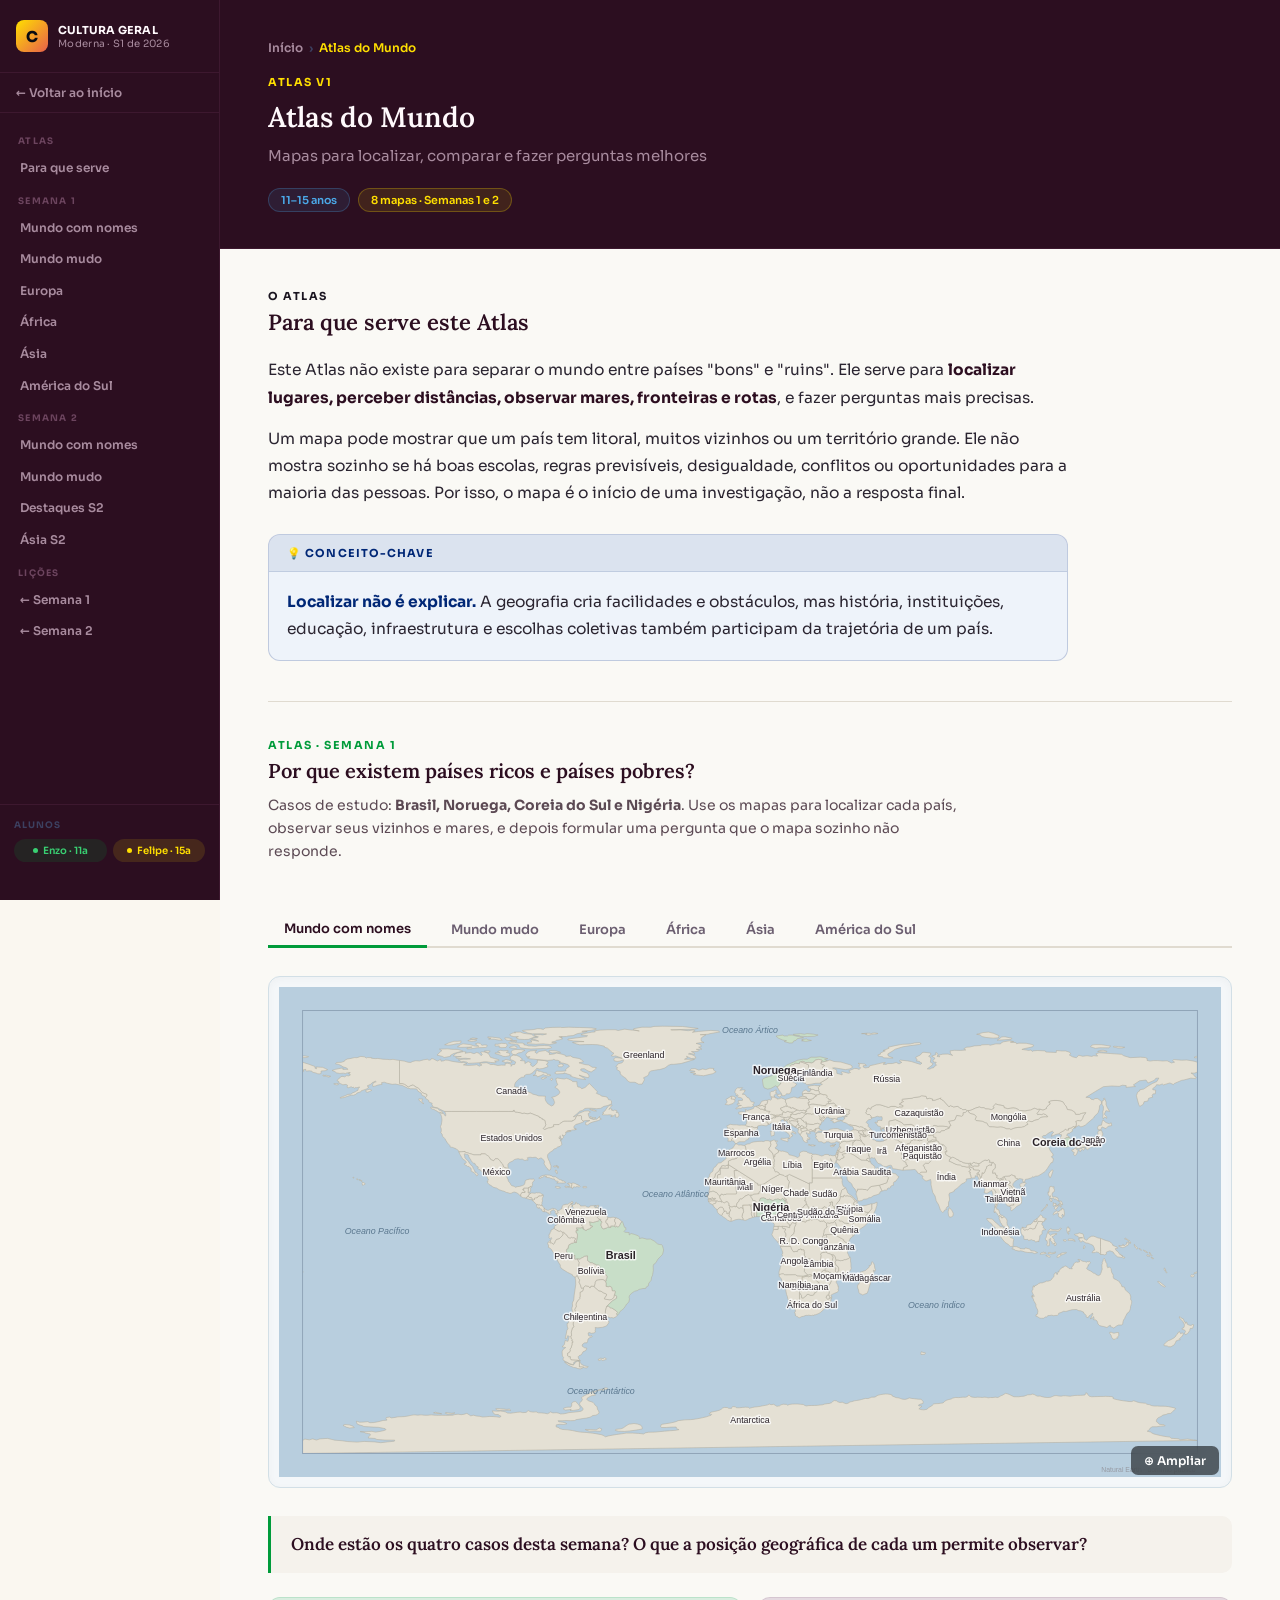
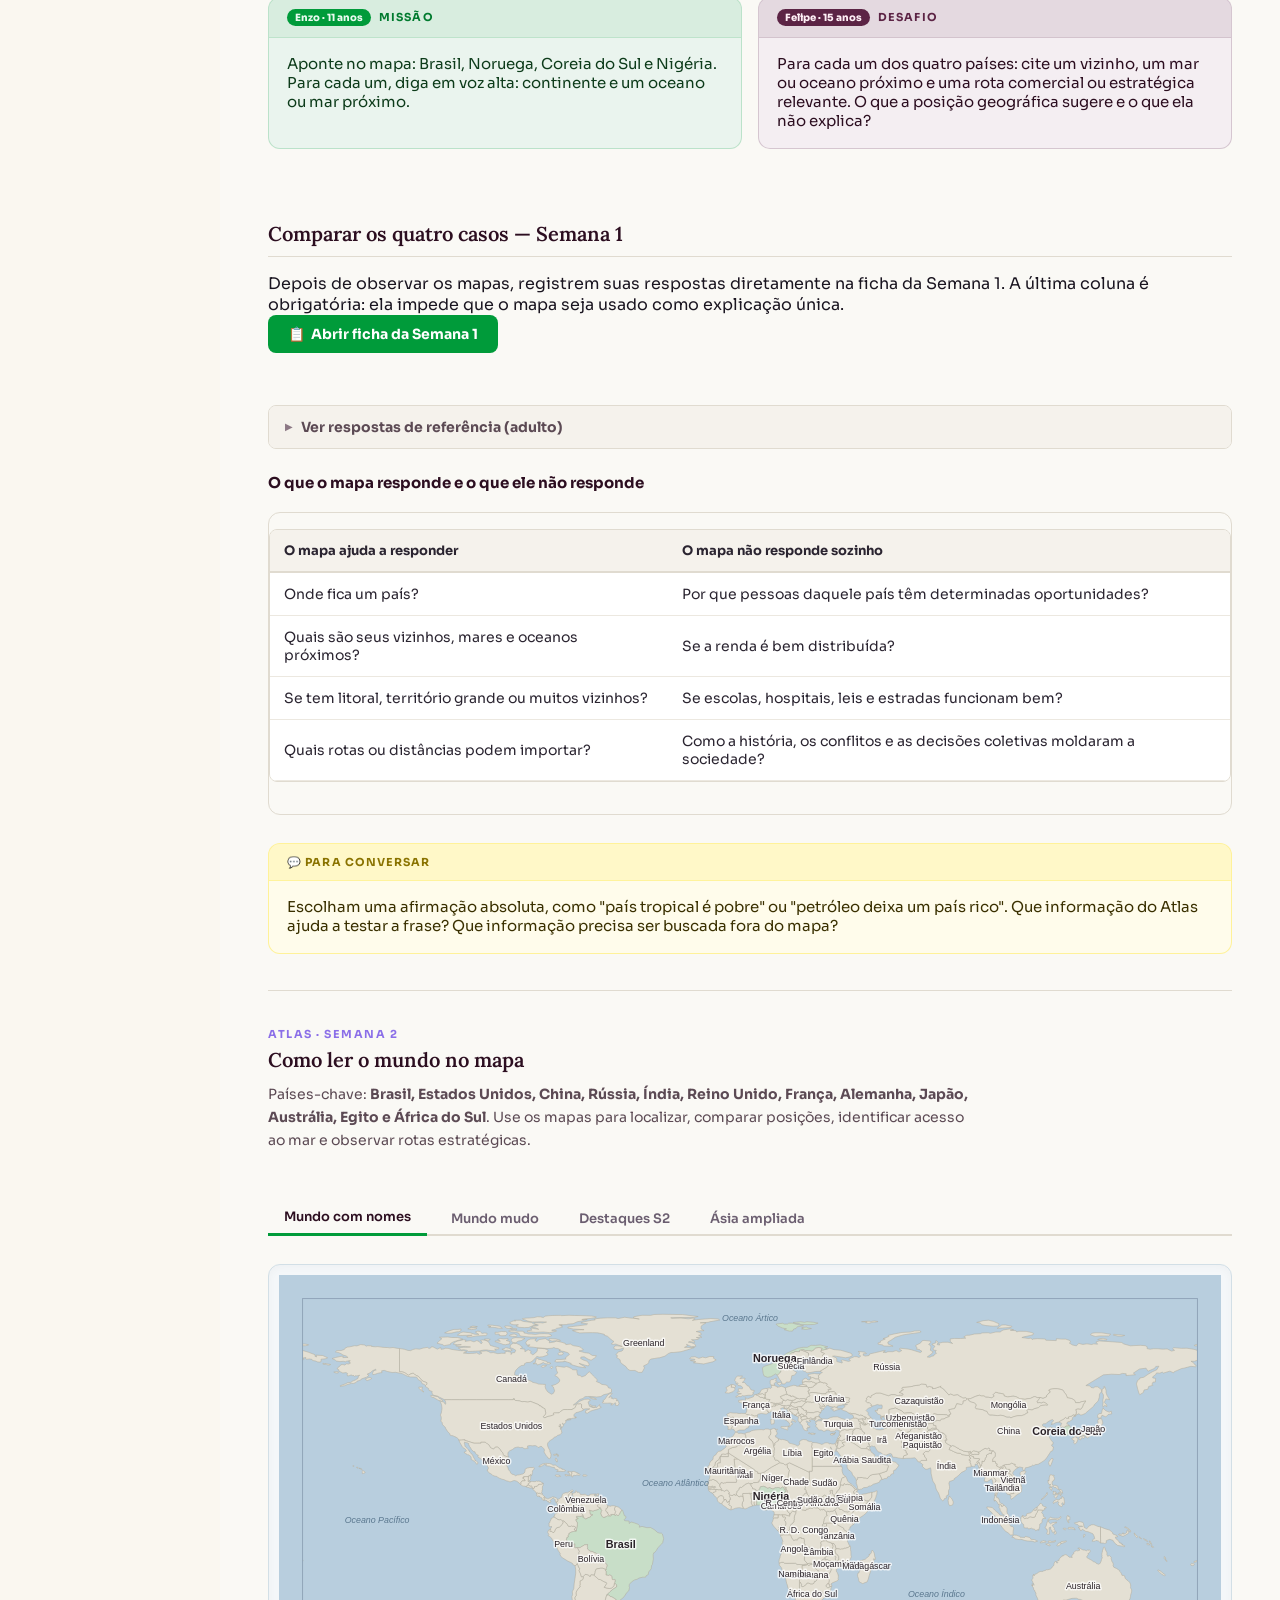
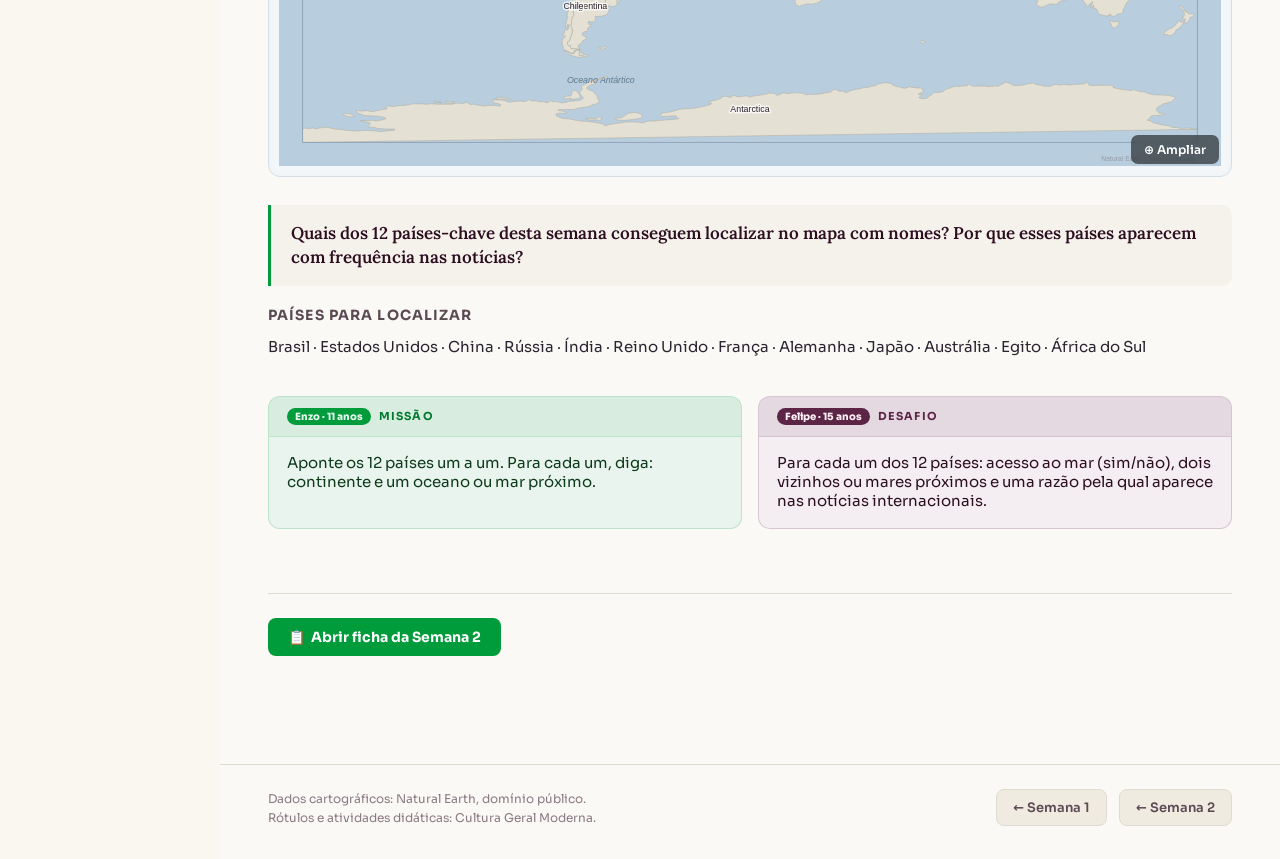
==== commit 11d6ce06: "feat(atlas): adiciona Atlas Semana 2 e corrige paineis vazios - atlas/index.html: paineis da Semana " ====
--- a/atlas/index.html
+++ b/atlas/index.html
@@ -28,20 +28,25 @@
   <nav class="sb-toc" aria-label="Seções do Atlas">
 
     <div class="sb-toc-label">Atlas</div>
-    <a href="#sobre"    class="sb-toc-link">Para que serve</a>
-    <a href="#como-usar" class="sb-toc-link">Como usar</a>
-
-    <div class="sb-toc-label">Mapas</div>
-    <a href="#atlas-mapas" data-goto-map="mapa-mundi-nomes"     class="sb-toc-link">Mundo com nomes</a>
-    <a href="#atlas-mapas" data-goto-map="mapa-mundi-mudo"      class="sb-toc-link">Mundo mudo</a>
-    <a href="#atlas-mapas" data-goto-map="europa-nomes"         class="sb-toc-link">Europa</a>
-    <a href="#atlas-mapas" data-goto-map="africa-nomes"         class="sb-toc-link">África</a>
-    <a href="#atlas-mapas" data-goto-map="asia-nomes"           class="sb-toc-link">Ásia</a>
-    <a href="#atlas-mapas" data-goto-map="america-do-sul-nomes" class="sb-toc-link">América do Sul</a>
-
-    <div class="sb-toc-label">Mais</div>
-    <a href="#comparar"  class="sb-toc-link">Comparar os casos</a>
+    <a href="#sobre" class="sb-toc-link">Para que serve</a>
+
+    <div class="sb-toc-label">Semana 1</div>
+    <a href="#atlas-s1" data-goto-section="atlas-s1" data-goto-map="mapa-mundi-nomes"       class="sb-toc-link">Mundo com nomes</a>
+    <a href="#atlas-s1" data-goto-section="atlas-s1" data-goto-map="mapa-mundi-mudo"        class="sb-toc-link">Mundo mudo</a>
+    <a href="#atlas-s1" data-goto-section="atlas-s1" data-goto-map="europa-nomes"           class="sb-toc-link">Europa</a>
+    <a href="#atlas-s1" data-goto-section="atlas-s1" data-goto-map="africa-nomes"           class="sb-toc-link">África</a>
+    <a href="#atlas-s1" data-goto-section="atlas-s1" data-goto-map="asia-nomes"             class="sb-toc-link">Ásia</a>
+    <a href="#atlas-s1" data-goto-section="atlas-s1" data-goto-map="america-do-sul-nomes"   class="sb-toc-link">América do Sul</a>
+
+    <div class="sb-toc-label">Semana 2</div>
+    <a href="#atlas-s2" data-goto-section="atlas-s2" data-goto-map="s2-mapa-mundi-nomes"    class="sb-toc-link">Mundo com nomes</a>
+    <a href="#atlas-s2" data-goto-section="atlas-s2" data-goto-map="s2-mapa-mundi-mudo"     class="sb-toc-link">Mundo mudo</a>
+    <a href="#atlas-s2" data-goto-section="atlas-s2" data-goto-map="s2-destaques"           class="sb-toc-link">Destaques S2</a>
+    <a href="#atlas-s2" data-goto-section="atlas-s2" data-goto-map="s2-asia"                class="sb-toc-link">Ásia S2</a>
+
+    <div class="sb-toc-label">Lições</div>
     <a href="../semanas/01/index.html" class="sb-toc-link">← Semana 1</a>
+    <a href="../semanas/02/index.html" class="sb-toc-link">← Semana 2</a>
 
   </nav>
 
@@ -70,10 +75,7 @@
     <p class="lesson-subtitle">Mapas para localizar, comparar e fazer perguntas melhores</p>
     <div class="lesson-hero-chips">
       <span class="h-chip h-chip-age">11–15 anos</span>
-      <span class="h-chip h-chip-duration">6 mapas · Semana 1</span>
-      <span class="h-chip h-chip-ficha">
-        <a href="../semanas/01/index.html">← Voltar à lição</a>
-      </span>
+      <span class="h-chip h-chip-duration">8 mapas · Semanas 1 e 2</span>
     </div>
   </header>
 
@@ -82,10 +84,13 @@
 
     <!-- ── Para que serve ──────────────────────────────────────── -->
     <section id="sobre" aria-labelledby="sobre-title">
-      <h2 class="section-title" id="sobre-title">Para que serve este Atlas</h2>
+      <div class="section-header">
+        <div class="section-eyebrow">O Atlas</div>
+        <h2 class="section-title" id="sobre-title">Para que serve este Atlas</h2>
+      </div>
       <div class="atlas-intro">
         <p>Este Atlas não existe para separar o mundo entre países "bons" e "ruins". Ele serve para <strong>localizar lugares, perceber distâncias, observar mares, fronteiras e rotas</strong>, e fazer perguntas mais precisas.</p>
-        <p>Um mapa pode mostrar que um país tem litoral, muitos vizinhos ou um territory grande. Ele não mostra sozinho se há boas escolas, regras previsíveis, desigualdade, conflitos ou oportunidades para a maioria das pessoas. Por isso, o mapa é o início de uma investigação, não a resposta final.</p>
+        <p>Um mapa pode mostrar que um país tem litoral, muitos vizinhos ou um território grande. Ele não mostra sozinho se há boas escolas, regras previsíveis, desigualdade, conflitos ou oportunidades para a maioria das pessoas. Por isso, o mapa é o início de uma investigação, não a resposta final.</p>
 
         <div class="bloco conceito-chave">
           <div class="bloco-header">💡 Conceito-chave</div>
@@ -98,107 +103,208 @@
 
     <hr class="section-divider">
 
-    <!-- ── Como usar ───────────────────────────────────────────── -->
-    <section id="como-usar" aria-labelledby="como-usar-title">
-      <h2 class="section-title" id="como-usar-title">Como usar</h2>
-      <p class="section-description">
-        Para a Semana 1, usem sempre os mesmos quatro casos: <strong>Brasil, Noruega, Coreia do Sul e Nigéria</strong>. Eles não foram escolhidos para formar uma classificação. Cada caso ajuda a testar uma explicação simples demais sobre riqueza, recursos, clima ou geografia.
-      </p>
-      <div class="como-usar-grid">
-        <div class="como-usar-step">
-          <div class="como-usar-num">1</div>
-          <div class="como-usar-text">Escolham um mapa pelo que desejam descobrir, não pelo que parece mais bonito.</div>
-        </div>
-        <div class="como-usar-step">
-          <div class="como-usar-num">2</div>
-          <div class="como-usar-text">Localizem primeiro o continente, os mares e os países vizinhos.</div>
-        </div>
-        <div class="como-usar-step">
-          <div class="como-usar-num">3</div>
-          <div class="como-usar-text">Façam uma observação que o mapa permite fazer.</div>
-        </div>
-        <div class="como-usar-step">
-          <div class="como-usar-num">4</div>
-          <div class="como-usar-text">Em seguida, formulem uma pergunta que o mapa sozinho não responde.</div>
-        </div>
-      </div>
-    </section>
-
-    <hr class="section-divider">
-
-    <!-- ═══════════════════ MAPAS ════════════════════════════════ -->
-    <section id="atlas-mapas" aria-labelledby="mapas-title">
-      <h2 class="section-title" id="mapas-title">Mapas</h2>
-
-      <!-- ── Tabs ──────────────────────────────────────────────── -->
-      <nav class="atlas-nav" role="tablist" aria-label="Selecionar mapa">
-        <button class="atlas-tab" role="tab" aria-controls="panel-mapa-mundi-nomes"
-                data-map="mapa-mundi-nomes" aria-selected="true">
-          Mundo com nomes
-        </button>
-        <button class="atlas-tab" role="tab" aria-controls="panel-mapa-mundi-mudo"
-                data-map="mapa-mundi-mudo" aria-selected="false">
-          Mundo mudo
-        </button>
-        <button class="atlas-tab" role="tab" aria-controls="panel-europa-nomes"
-                data-map="europa-nomes" aria-selected="false">
-          Europa
-        </button>
-        <button class="atlas-tab" role="tab" aria-controls="panel-africa-nomes"
-                data-map="africa-nomes" aria-selected="false">
-          África
-        </button>
-        <button class="atlas-tab" role="tab" aria-controls="panel-asia-nomes"
-                data-map="asia-nomes" aria-selected="false">
-          Ásia
-        </button>
-        <button class="atlas-tab" role="tab" aria-controls="panel-america-do-sul-nomes"
-                data-map="america-do-sul-nomes" aria-selected="false">
-          América do Sul
-        </button>
+    <!-- ══════════════════ SEMANA 1 ══════════════════════════════ -->
+    <section id="atlas-s1" class="atlas-section" aria-labelledby="s1-title">
+
+      <div class="atlas-semana-header">
+        <div class="atlas-semana-eyebrow s1">Atlas · Semana 1</div>
+        <h2 class="atlas-semana-title" id="s1-title">Por que existem países ricos e países pobres?</h2>
+        <p class="atlas-semana-desc">Casos de estudo: <strong>Brasil, Noruega, Coreia do Sul e Nigéria</strong>. Use os mapas para localizar cada país, observar seus vizinhos e mares, e depois formular uma pergunta que o mapa sozinho não responde.</p>
+      </div>
+
+      <!-- Tabs S1 -->
+      <nav class="atlas-nav" role="tablist" aria-label="Mapas da Semana 1">
+        <button class="atlas-tab" role="tab" data-map="mapa-mundi-nomes"       aria-selected="true">Mundo com nomes</button>
+        <button class="atlas-tab" role="tab" data-map="mapa-mundi-mudo"        aria-selected="false">Mundo mudo</button>
+        <button class="atlas-tab" role="tab" data-map="europa-nomes"           aria-selected="false">Europa</button>
+        <button class="atlas-tab" role="tab" data-map="africa-nomes"           aria-selected="false">África</button>
+        <button class="atlas-tab" role="tab" data-map="asia-nomes"             aria-selected="false">Ásia</button>
+        <button class="atlas-tab" role="tab" data-map="america-do-sul-nomes"   aria-selected="false">América do Sul</button>
       </nav>
 
-      <!-- [Abas e Painéis de Mapas Omitidos para Foco no Trecho Alterado] -->
-      <!-- O miolo dos painéis permanece idêntico ao original fornecido -->
-      <div id="panel-mapa-mundi-nomes" class="atlas-panel" role="tabpanel" aria-labelledby="tab-mundi-nomes">
-        <!-- Conteúdo Interno do Painel 1 -->
-      </div>
-      <div id="panel-mapa-mundi-mudo" class="atlas-panel" role="tabpanel" aria-labelledby="tab-mundi-mudo" hidden>
-        <!-- Conteúdo Interno do Painel 2 -->
-      </div>
-      <div id="panel-europa-nomes" class="atlas-panel" role="tabpanel" aria-labelledby="tab-europa-nomes" hidden>
-        <!-- Conteúdo Interno do Painel 3 -->
-      </div>
-      <div id="panel-africa-nomes" class="atlas-panel" role="tabpanel" aria-labelledby="tab-africa-nomes" hidden>
-        <!-- Conteúdo Interno do Painel 4 -->
-      </div>
-      <div id="panel-asia-nomes" class="atlas-panel" role="tabpanel" aria-labelledby="tab-asia-nomes" hidden>
-        <!-- Conteúdo Interno do Painel 5 -->
-      </div>
-      <div id="panel-america-do-sul-nomes" class="atlas-panel" role="tabpanel" aria-labelledby="tab-america-do-sul-nomes" hidden>
-        <!-- Conteúdo Interno do Painel 6 -->
-      </div>
-
-    </section><!-- /atlas-mapas -->
-
-    <hr class="section-divider">
-
-    <!-- ═══════════════════ COMPARAR ═════════════════════════════ -->
+      <!-- Painel 1 — Mundo com nomes -->
+      <div class="atlas-panel" data-map="mapa-mundi-nomes" role="tabpanel">
+        <div class="atlas-panel-inner">
+          <div class="atlas-map-container">
+            <img class="atlas-map" src="../assets/atlas/mapa-mundi-nomes.svg"
+                 alt="Mapa-múndi com nomes dos países, oceanos e continentes. Países destacados em verde: Brasil, Noruega, Coreia do Sul e Nigéria.">
+            <button class="atlas-zoom-btn" aria-label="Abrir mapa em tela cheia">⊕ Ampliar</button>
+          </div>
+          <div class="atlas-map-content">
+            <p class="atlas-question">Onde estão os quatro casos desta semana? O que a posição geográfica de cada um permite observar?</p>
+            <div class="atlas-atividades-grid">
+              <div class="bloco missao-enzo">
+                <div class="bloco-header"><span class="aluno-badge">Enzo · 11 anos</span> Missão</div>
+                <div class="bloco-body">
+                  <p>Aponte no mapa: Brasil, Noruega, Coreia do Sul e Nigéria. Para cada um, diga em voz alta: continente e um oceano ou mar próximo.</p>
+                </div>
+              </div>
+              <div class="bloco desafio-felipe">
+                <div class="bloco-header"><span class="aluno-badge">Felipe · 15 anos</span> Desafio</div>
+                <div class="bloco-body">
+                  <p>Para cada um dos quatro países: cite um vizinho, um mar ou oceano próximo e uma rota comercial ou estratégica relevante. O que a posição geográfica sugere e o que ela não explica?</p>
+                </div>
+              </div>
+            </div>
+          </div>
+        </div>
+      </div>
+
+      <!-- Painel 2 — Mundo mudo -->
+      <div class="atlas-panel" data-map="mapa-mundi-mudo" role="tabpanel" hidden>
+        <div class="atlas-panel-inner">
+          <div class="atlas-map-container">
+            <img class="atlas-map" src="../assets/atlas/mapa-mundi-mudo.svg"
+                 alt="Mapa-múndi sem nomes de países — versão para atividade de localização.">
+            <button class="atlas-zoom-btn" aria-label="Abrir mapa em tela cheia">⊕ Ampliar</button>
+          </div>
+          <div class="atlas-map-content">
+            <p class="atlas-question">Sem consultar o mapa com nomes: conseguem apontar Brasil, Noruega, Coreia do Sul e Nigéria?</p>
+            <div class="atlas-atividades-grid">
+              <div class="bloco missao-enzo">
+                <div class="bloco-header"><span class="aluno-badge">Enzo · 11 anos</span> Missão</div>
+                <div class="bloco-body">
+                  <p>Aponte os quatro países no mapa mudo. Use continentes e oceanos como referência. Depois compare com o mapa com nomes para conferir.</p>
+                </div>
+              </div>
+              <div class="bloco desafio-felipe">
+                <div class="bloco-header"><span class="aluno-badge">Felipe · 15 anos</span> Desafio</div>
+                <div class="bloco-body">
+                  <p>Além dos quatro casos, localize também: China, Índia, Alemanha, Estados Unidos e Austrália. Corrija sem consultar antes de verificar.</p>
+                </div>
+              </div>
+            </div>
+          </div>
+        </div>
+      </div>
+
+      <!-- Painel 3 — Europa -->
+      <div class="atlas-panel" data-map="europa-nomes" role="tabpanel" hidden>
+        <div class="atlas-panel-inner">
+          <div class="atlas-map-container">
+            <img class="atlas-map" src="../assets/atlas/europa-nomes.svg"
+                 alt="Mapa da Europa com nomes de países e mares. Noruega destacada em verde.">
+            <button class="atlas-zoom-btn" aria-label="Abrir mapa em tela cheia">⊕ Ampliar</button>
+          </div>
+          <div class="atlas-map-content">
+            <p class="atlas-question">Noruega: que mares a cercam? Quais países são vizinhos? O que essa posição no Atlântico Norte sugere sobre acesso a mercados?</p>
+            <div class="atlas-atividades-grid">
+              <div class="bloco missao-enzo">
+                <div class="bloco-header"><span class="aluno-badge">Enzo · 11 anos</span> Missão</div>
+                <div class="bloco-body">
+                  <p>Localize a Noruega e cite dois vizinhos e um mar próximo. Depois localize Alemanha, França e Reino Unido no mesmo mapa.</p>
+                </div>
+              </div>
+              <div class="bloco desafio-felipe">
+                <div class="bloco-header"><span class="aluno-badge">Felipe · 15 anos</span> Desafio</div>
+                <div class="bloco-body">
+                  <p>A Noruega tem costa no Atlântico Norte. Isso criou facilidades para comércio e acesso a mercados europeus. Que informação sobre a Noruega o mapa <em>não</em> consegue mostrar?</p>
+                </div>
+              </div>
+            </div>
+          </div>
+        </div>
+      </div>
+
+      <!-- Painel 4 — África -->
+      <div class="atlas-panel" data-map="africa-nomes" role="tabpanel" hidden>
+        <div class="atlas-panel-inner">
+          <div class="atlas-map-container">
+            <img class="atlas-map" src="../assets/atlas/africa-nomes.svg"
+                 alt="Mapa da África com nomes de países. Nigéria destacada em verde.">
+            <button class="atlas-zoom-btn" aria-label="Abrir mapa em tela cheia">⊕ Ampliar</button>
+          </div>
+          <div class="atlas-map-content">
+            <p class="atlas-question">Nigéria: que acesso ao mar tem? Quais são seus vizinhos imediatos? Por que a posição no Golfo da Guiné importa para o comércio?</p>
+            <div class="atlas-atividades-grid">
+              <div class="bloco missao-enzo">
+                <div class="bloco-header"><span class="aluno-badge">Enzo · 11 anos</span> Missão</div>
+                <div class="bloco-body">
+                  <p>Localize a Nigéria e identifique: o mar ao sul, dois países vizinhos. Localize também Egito, África do Sul e Etiópia.</p>
+                </div>
+              </div>
+              <div class="bloco desafio-felipe">
+                <div class="bloco-header"><span class="aluno-badge">Felipe · 15 anos</span> Desafio</div>
+                <div class="bloco-body">
+                  <p>A Nigéria tem acesso ao Atlântico, grande população e petróleo. Que combinação de fatores o mapa permite ver? Que fatores explicativos ficam fora do mapa?</p>
+                </div>
+              </div>
+            </div>
+          </div>
+        </div>
+      </div>
+
+      <!-- Painel 5 — Ásia -->
+      <div class="atlas-panel" data-map="asia-nomes" role="tabpanel" hidden>
+        <div class="atlas-panel-inner">
+          <div class="atlas-map-container">
+            <img class="atlas-map" src="../assets/atlas/asia-nomes.svg"
+                 alt="Mapa do Leste Asiático com nomes de países. Coreia do Sul destacada em verde.">
+            <button class="atlas-zoom-btn" aria-label="Abrir mapa em tela cheia">⊕ Ampliar</button>
+          </div>
+          <div class="atlas-map-content">
+            <p class="atlas-question">Coreia do Sul: que potências a cercam? Que posição ela ocupa na Península Coreana e no Leste Asiático?</p>
+            <div class="atlas-atividades-grid">
+              <div class="bloco missao-enzo">
+                <div class="bloco-header"><span class="aluno-badge">Enzo · 11 anos</span> Missão</div>
+                <div class="bloco-body">
+                  <p>Localize Coreia do Sul, Coreia do Norte, China e Japão. Identifique o mar entre a Coreia e o Japão.</p>
+                </div>
+              </div>
+              <div class="bloco desafio-felipe">
+                <div class="bloco-header"><span class="aluno-badge">Felipe · 15 anos</span> Desafio</div>
+                <div class="bloco-body">
+                  <p>A Coreia do Sul está entre China, Rússia e Japão, e tem a Coreia do Norte ao norte. Como essa posição influencia suas alianças e estratégia econômica? O que o mapa mostra e o que ele não mostra?</p>
+                </div>
+              </div>
+            </div>
+          </div>
+        </div>
+      </div>
+
+      <!-- Painel 6 — América do Sul -->
+      <div class="atlas-panel" data-map="america-do-sul-nomes" role="tabpanel" hidden>
+        <div class="atlas-panel-inner">
+          <div class="atlas-map-container">
+            <img class="atlas-map" src="../assets/atlas/america-do-sul-nomes.svg"
+                 alt="Mapa da América do Sul com nomes de países. Brasil destacado em verde.">
+            <button class="atlas-zoom-btn" aria-label="Abrir mapa em tela cheia">⊕ Ampliar</button>
+          </div>
+          <div class="atlas-map-content">
+            <p class="atlas-question">Brasil: extensa costa atlântica, fronteiras com quase todos os países da América do Sul. O que essa posição central sugere e o que ela não explica?</p>
+            <div class="atlas-atividades-grid">
+              <div class="bloco missao-enzo">
+                <div class="bloco-header"><span class="aluno-badge">Enzo · 11 anos</span> Missão</div>
+                <div class="bloco-body">
+                  <p>Localize Brasil, Argentina, Chile e Colômbia. Identifique o oceano a leste do Brasil e o oceano a oeste do Chile.</p>
+                </div>
+              </div>
+              <div class="bloco desafio-felipe">
+                <div class="bloco-header"><span class="aluno-badge">Felipe · 15 anos</span> Desafio</div>
+                <div class="bloco-body">
+                  <p>O Brasil tem território enorme, muitos vizinhos e costa atlântica. Quais vantagens geográficas isso representa? Que desvantagens logísticas e políticas o tamanho pode criar?</p>
+                </div>
+              </div>
+            </div>
+          </div>
+        </div>
+      </div>
+
+    </section><!-- /atlas-s1 -->
+
+    <!-- ── Comparar — Semana 1 ──────────────────────────────────── -->
     <section id="comparar" class="atlas-comparar" aria-labelledby="comparar-title">
-      <h2 id="comparar-title">Comparar os quatro casos</h2>
+      <h2 id="comparar-title">Comparar os quatro casos — Semana 1</h2>
 
       <p class="section-description">
         Depois de observar os mapas, registrem suas respostas diretamente na ficha da Semana 1. A última coluna é obrigatória: ela impede que o mapa seja usado como explicação única.
       </p>
-      
+
       <a href="../semanas/01/ficha.html" class="atlas-ficha-cta">Abrir ficha da Semana 1</a>
 
-      <!-- Respostas de Referência Fechadas (Adulto) -->
       <details class="atlas-ref-details">
         <summary>Ver respostas de referência (adulto)</summary>
-        <p class="table-caption">
-          Estas não são respostas únicas. Elas ajudam apenas a conferir a localização básica.
-        </p>
+        <p class="table-caption">Estas não são respostas únicas. Ajudam a conferir a localização básica.</p>
         <div class="table-wrap">
           <table class="table-referencia">
             <thead>
@@ -224,7 +330,7 @@
               </tr>
               <tr>
                 <td><strong>Coreia do Sul</strong></td>
-                <td>Coreia do Norte, China, Japão, mar Amarelo, mar do Japão (mar do Leste)</td>
+                <td>Coreia do Norte, China, Japão, mar Amarelo, mar do Japão</td>
                 <td>Proximidade de rotas e mercados do leste asiático</td>
                 <td>Não explica industrialização, educação ou conflitos políticos</td>
               </tr>
@@ -239,7 +345,6 @@
         </div>
       </details>
 
-      <!-- Tabela Educacional Suplementar -->
       <h3>O que o mapa responde e o que ele não responde</h3>
       <div class="table-wrap">
         <table>
@@ -276,8 +381,167 @@
           <p>Escolham uma afirmação absoluta, como "país tropical é pobre" ou "petróleo deixa um país rico". Que informação do Atlas ajuda a testar a frase? Que informação precisa ser buscada fora do mapa?</p>
         </div>
       </div>
-
     </section>
+
+    <hr class="section-divider">
+
+    <!-- ══════════════════ SEMANA 2 ══════════════════════════════ -->
+    <section id="atlas-s2" class="atlas-section" aria-labelledby="s2-title">
+
+      <div class="atlas-semana-header">
+        <div class="atlas-semana-eyebrow s2">Atlas · Semana 2</div>
+        <h2 class="atlas-semana-title" id="s2-title">Como ler o mundo no mapa</h2>
+        <p class="atlas-semana-desc">Países-chave: <strong>Brasil, Estados Unidos, China, Rússia, Índia, Reino Unido, França, Alemanha, Japão, Austrália, Egito e África do Sul</strong>. Use os mapas para localizar, comparar posições, identificar acesso ao mar e observar rotas estratégicas.</p>
+      </div>
+
+      <!-- Tabs S2 -->
+      <nav class="atlas-nav" role="tablist" aria-label="Mapas da Semana 2">
+        <button class="atlas-tab" role="tab" data-map="s2-mapa-mundi-nomes"  aria-selected="true">Mundo com nomes</button>
+        <button class="atlas-tab" role="tab" data-map="s2-mapa-mundi-mudo"   aria-selected="false">Mundo mudo</button>
+        <button class="atlas-tab" role="tab" data-map="s2-destaques"         aria-selected="false">Destaques S2</button>
+        <button class="atlas-tab" role="tab" data-map="s2-asia"              aria-selected="false">Ásia ampliada</button>
+      </nav>
+
+      <!-- S2 Painel 1 — Mundo com nomes -->
+      <div class="atlas-panel" data-map="s2-mapa-mundi-nomes" role="tabpanel">
+        <div class="atlas-panel-inner">
+          <div class="atlas-map-container">
+            <img class="atlas-map" src="../assets/atlas/mapa-mundi-nomes.svg"
+                 alt="Mapa-múndi com nomes dos países e oceanos.">
+            <button class="atlas-zoom-btn" aria-label="Abrir mapa em tela cheia">⊕ Ampliar</button>
+          </div>
+          <div class="atlas-map-content">
+            <p class="atlas-question">Quais dos 12 países-chave desta semana conseguem localizar no mapa com nomes? Por que esses países aparecem com frequência nas notícias?</p>
+            <div class="atlas-content-section">
+              <h3>Países para localizar</h3>
+              <p>Brasil · Estados Unidos · China · Rússia · Índia · Reino Unido · França · Alemanha · Japão · Austrália · Egito · África do Sul</p>
+            </div>
+            <div class="atlas-atividades-grid">
+              <div class="bloco missao-enzo">
+                <div class="bloco-header"><span class="aluno-badge">Enzo · 11 anos</span> Missão</div>
+                <div class="bloco-body">
+                  <p>Aponte os 12 países um a um. Para cada um, diga: continente e um oceano ou mar próximo.</p>
+                </div>
+              </div>
+              <div class="bloco desafio-felipe">
+                <div class="bloco-header"><span class="aluno-badge">Felipe · 15 anos</span> Desafio</div>
+                <div class="bloco-body">
+                  <p>Para cada um dos 12 países: acesso ao mar (sim/não), dois vizinhos ou mares próximos e uma razão pela qual aparece nas notícias internacionais.</p>
+                </div>
+              </div>
+            </div>
+          </div>
+        </div>
+      </div>
+
+      <!-- S2 Painel 2 — Mundo mudo -->
+      <div class="atlas-panel" data-map="s2-mapa-mundi-mudo" role="tabpanel" hidden>
+        <div class="atlas-panel-inner">
+          <div class="atlas-map-container">
+            <img class="atlas-map" src="../assets/atlas/mapa-mundi-mudo.svg"
+                 alt="Mapa-múndi sem nomes — versão para atividade de localização.">
+            <button class="atlas-zoom-btn" aria-label="Abrir mapa em tela cheia">⊕ Ampliar</button>
+          </div>
+          <div class="atlas-map-content">
+            <p class="atlas-question">Sem consultar o mapa com nomes: onde estão os 12 países-chave da Semana 2? Use continentes e oceanos como orientação.</p>
+            <div class="atlas-atividades-grid">
+              <div class="bloco missao-enzo">
+                <div class="bloco-header"><span class="aluno-badge">Enzo · 11 anos</span> Missão</div>
+                <div class="bloco-body">
+                  <p>Aponte os 12 países no mapa mudo. Depois abra o mapa com nomes e compare. Anote quantos acertou.</p>
+                </div>
+              </div>
+              <div class="bloco desafio-felipe">
+                <div class="bloco-header"><span class="aluno-badge">Felipe · 15 anos</span> Desafio</div>
+                <div class="bloco-body">
+                  <p>Localize os 12 países E mais 8 à sua escolha. Para cada erro, tente entender por que errou: confundiu continente, tamanho ou posição relativa?</p>
+                </div>
+              </div>
+            </div>
+          </div>
+        </div>
+      </div>
+
+      <!-- S2 Painel 3 — Destaques -->
+      <div class="atlas-panel" data-map="s2-destaques" role="tabpanel" hidden>
+        <div class="atlas-panel-inner">
+          <div class="atlas-map-container">
+            <img class="atlas-map" src="../assets/atlas/semana-02/mapa-mundi-destaques.svg"
+                 alt="Mapa-múndi com os 12 países-chave da Semana 2 destacados em verde: Brasil, Estados Unidos, China, Rússia, Índia, Reino Unido, França, Alemanha, Japão, Austrália, Egito e África do Sul.">
+            <button class="atlas-zoom-btn" aria-label="Abrir mapa em tela cheia">⊕ Ampliar</button>
+          </div>
+          <div class="atlas-map-content">
+            <p class="atlas-question">Os países destacados são os mais citados na Semana 2. O que eles têm em comum? O que os diferencia em tamanho, posição e acesso ao mar?</p>
+            <div class="atlas-content-section">
+              <h3>Observe e registre</h3>
+              <ul>
+                <li>Quais têm acesso direto ao oceano?</li>
+                <li>Quais estão em mais de um continente ou em posição entre continentes?</li>
+                <li>Quais controlam estreitos, canais ou rotas estratégicas?</li>
+                <li>Que países não estão destacados mas aparecem como vizinhos importantes?</li>
+              </ul>
+            </div>
+            <div class="atlas-atividades-grid">
+              <div class="bloco missao-enzo">
+                <div class="bloco-header"><span class="aluno-badge">Enzo · 11 anos</span> Missão</div>
+                <div class="bloco-body">
+                  <p>Dos 12 países destacados, escolha 5 e diga para cada um: continente, um vizinho e se tem litoral.</p>
+                </div>
+              </div>
+              <div class="bloco desafio-felipe">
+                <div class="bloco-header"><span class="aluno-badge">Felipe · 15 anos</span> Desafio</div>
+                <div class="bloco-body">
+                  <p>Compare China e Estados Unidos: posição no mapa, acesso a oceanos, vizinhos e tamanho. Depois compare Egito e Alemanha. Que diferenças geográficas existem entre esses pares?</p>
+                </div>
+              </div>
+            </div>
+          </div>
+        </div>
+      </div>
+
+      <!-- S2 Painel 4 — Ásia ampliada -->
+      <div class="atlas-panel" data-map="s2-asia" role="tabpanel" hidden>
+        <div class="atlas-panel-inner">
+          <div class="atlas-map-container">
+            <img class="atlas-map" src="../assets/atlas/semana-02/mapa-asia-destaques.svg"
+                 alt="Mapa da Ásia ampliada da Semana 2, cobrindo China, Índia, Japão, Coreia do Sul e Indonésia. Países destacados em verde.">
+            <button class="atlas-zoom-btn" aria-label="Abrir mapa em tela cheia">⊕ Ampliar</button>
+          </div>
+          <div class="atlas-map-content">
+            <p class="atlas-question">China, Índia, Japão, Coreia do Sul e Indonésia. Por que esta região concentra tanto poder econômico e tensão geopolítica ao mesmo tempo?</p>
+            <div class="atlas-content-section">
+              <h3>Observe no mapa</h3>
+              <ul>
+                <li>China: extensão, fronteiras com quem, acesso ao Pacífico e mares internos.</li>
+                <li>Índia: subcontinente entre o Índico e o Pacífico, fronteira com China e Paquistão.</li>
+                <li>Japão: arquipélago no Pacífico, próximo da China e da Coreia.</li>
+                <li>Indonésia: arquipélago estratégico entre o Índico e o Pacífico.</li>
+              </ul>
+            </div>
+            <div class="atlas-atividades-grid">
+              <div class="bloco missao-enzo">
+                <div class="bloco-header"><span class="aluno-badge">Enzo · 11 anos</span> Missão</div>
+                <div class="bloco-body">
+                  <p>Localize China, Índia, Japão, Coreia do Sul e Indonésia. Para cada um, diga um mar ou oceano próximo.</p>
+                </div>
+              </div>
+              <div class="bloco desafio-felipe">
+                <div class="bloco-header"><span class="aluno-badge">Felipe · 15 anos</span> Desafio</div>
+                <div class="bloco-body">
+                  <p>O Mar do Sul da China é uma área de disputa entre vários países. Olhando o mapa, quais países ficam em torno desse mar? Por que a posição geográfica torna essa área estratégica?</p>
+                </div>
+              </div>
+            </div>
+          </div>
+        </div>
+      </div>
+
+    </section><!-- /atlas-s2 -->
+
+    <!-- ── Ficha Semana 2 ─────────────────────────────────────────── -->
+    <div style="margin-top: 32px; padding-top: 24px; border-top: 1px solid #E0DBD0;">
+      <a href="../semanas/02/ficha.html" class="atlas-ficha-cta">Abrir ficha da Semana 2</a>
+    </div>
 
   </div><!-- /atlas-body -->
 
@@ -287,7 +551,10 @@
       Dados cartográficos: Natural Earth, domínio público.<br>
       Rótulos e atividades didáticas: Cultura Geral Moderna.
     </p>
-    <a href="../semanas/01/index.html" class="atlas-back-link">← Voltar à Semana 1</a>
+    <div style="display:flex; gap:12px; flex-wrap:wrap;">
+      <a href="../semanas/01/index.html" class="atlas-back-link">← Semana 1</a>
+      <a href="../semanas/02/index.html" class="atlas-back-link">← Semana 2</a>
+    </div>
   </footer>
 
 </main>
@@ -295,13 +562,13 @@
 <!-- Mobile bottom nav -->
 <nav class="mobile-nav" aria-label="Navegação mobile">
   <div class="mobile-nav-inner">
-    <a href="../index.html" class="mobile-nav-item"><span>🏠</span><span>Início</span></a>
-    <a href="../index.html#biblioteca" class="mobile-nav-item"><span>📚</span><span>Biblioteca</span></a>
-    <a href="../atlas/index.html" class="mobile-nav-item active"><span>🗺️</span><span>Atlas</span></a>
-    <a href="../semanas/01/index.html" class="mobile-nav-item"><span>📖</span><span>Semana 1</span></a>
+    <a href="../index.html"              class="mobile-nav-item"><span>🏠</span><span>Início</span></a>
+    <a href="#atlas-s1"                  class="mobile-nav-item active"><span>🗺️</span><span>S1</span></a>
+    <a href="#atlas-s2"                  class="mobile-nav-item"><span>🗺️</span><span>S2</span></a>
+    <a href="../semanas/01/index.html"   class="mobile-nav-item"><span>📖</span><span>Lição</span></a>
   </div>
 </nav>
 
 <script src="../assets/js/atlas-engine.js"></script>
 </body>
-</html>+</html>
--- a/assets/css/atlas.css
+++ b/assets/css/atlas.css
@@ -1,6 +1,44 @@
 /* atlas.css — Folha de estilos do Atlas v1
    Paleta Brasil & Açaí (aprovada 2026-06-22)
    Complementa lesson.css: reutiliza tokens, sidebar, hero e bloco semântico */
+
+/* ── Cabeçalhos de seção ─────────────────────────────────────── */
+.section-header   { margin-bottom: 20px; }
+.section-eyebrow  {
+  font-size: 11px; font-weight: 700;
+  text-transform: uppercase; letter-spacing: 0.14em;
+  margin-bottom: 6px;
+}
+.section-title    {
+  font-family: 'Lora', Georgia, serif;
+  font-size: 22px; font-weight: 600;
+  line-height: 1.25; color: var(--lt-text);
+}
+
+/* ── Cabeçalho de sub-seção por semana ──────────────────────── */
+.atlas-semana-header {
+  padding: 32px 0 20px;
+  margin-bottom: 8px;
+  border-top: 2px solid #E0DBD0;
+}
+.atlas-semana-header:first-child { border-top: none; padding-top: 0; }
+.atlas-semana-eyebrow {
+  font-size: 11px; font-weight: 700;
+  text-transform: uppercase; letter-spacing: 0.14em;
+  margin-bottom: 6px;
+}
+.atlas-semana-eyebrow.s1 { color: var(--accent-teal); }
+.atlas-semana-eyebrow.s2 { color: var(--accent-violet); }
+.atlas-semana-title {
+  font-family: 'Lora', Georgia, serif;
+  font-size: 20px; font-weight: 600;
+  color: var(--lt-text); line-height: 1.3;
+  margin-bottom: 10px;
+}
+.atlas-semana-desc {
+  font-size: 14px; color: var(--lt-muted); line-height: 1.65;
+  max-width: 700px; margin-bottom: 20px;
+}
 
 /* ── Hero do Atlas ───────────────────────────────────────────── */
 .atlas-hero {
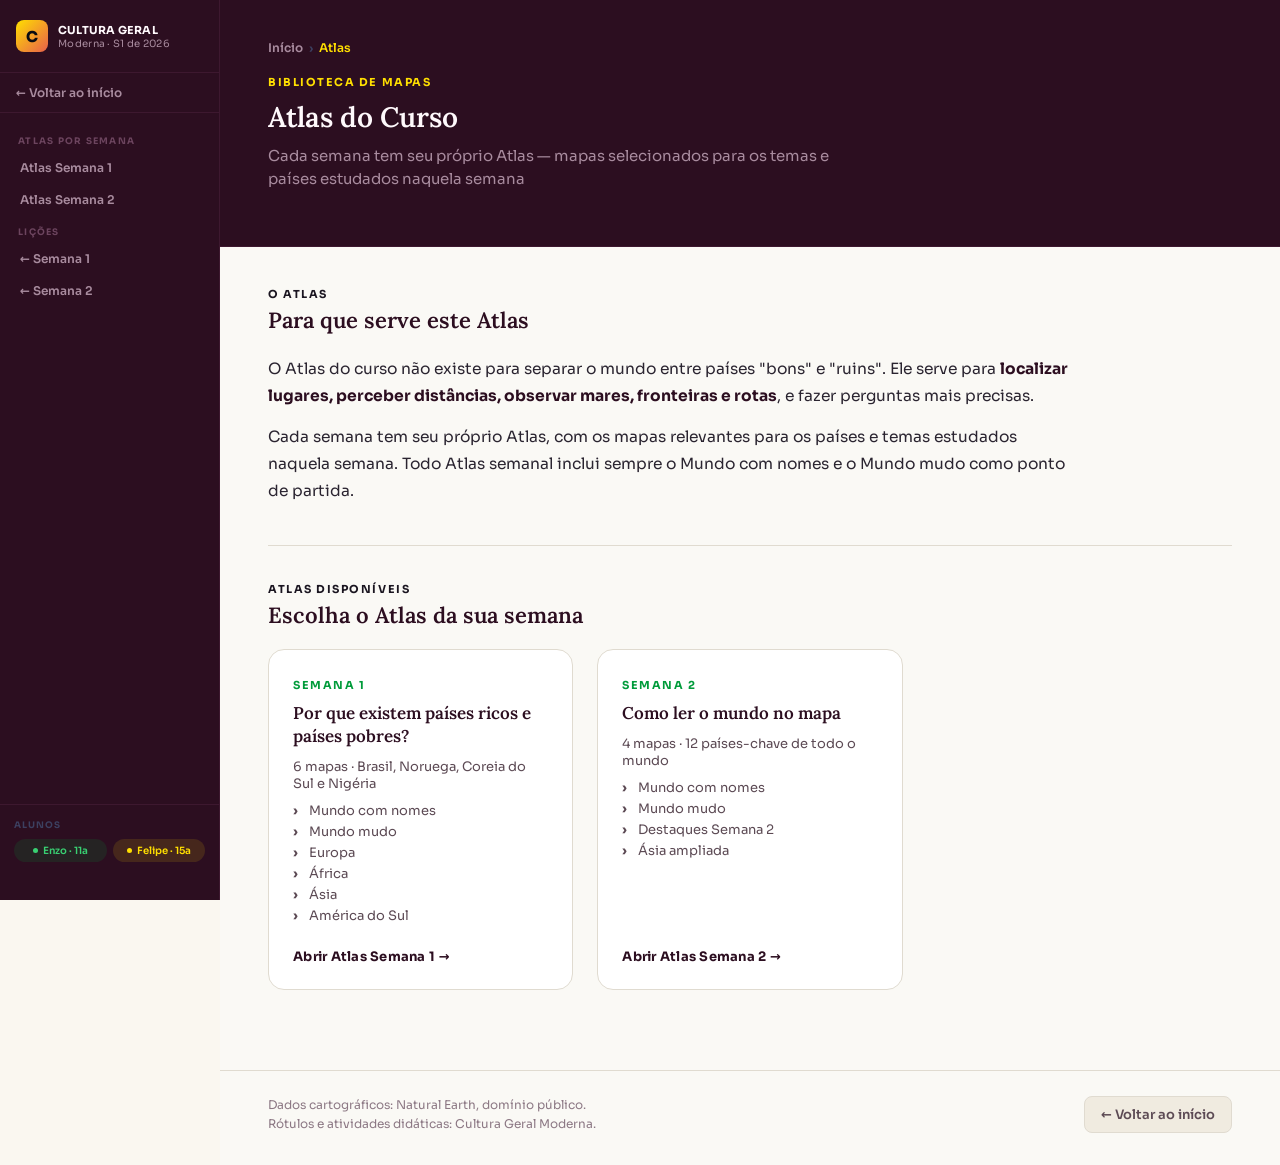
==== commit ce12c1a6: "feat(atlas): separa Atlas por semana e registra contrato no CLAUDE.md - atlas/index.html vira biblio" ====
--- a/atlas/index.html
+++ b/atlas/index.html
@@ -3,7 +3,7 @@
 <head>
   <meta charset="UTF-8">
   <meta name="viewport" content="width=device-width, initial-scale=1.0">
-  <title>Atlas do Mundo · Cultura Geral Moderna</title>
+  <title>Atlas · Cultura Geral Moderna</title>
   <link rel="preconnect" href="https://fonts.googleapis.com">
   <link rel="preconnect" href="https://fonts.gstatic.com" crossorigin>
   <link href="https://fonts.googleapis.com/css2?family=Sora:wght@400;600;700;800&family=Lora:ital,wght@0,400;0,600;1,400&display=swap" rel="stylesheet">
@@ -25,24 +25,11 @@
 
   <a href="../index.html" class="sb-back">← Voltar ao início</a>
 
-  <nav class="sb-toc" aria-label="Seções do Atlas">
+  <nav class="sb-toc" aria-label="Atlas disponíveis">
 
-    <div class="sb-toc-label">Atlas</div>
-    <a href="#sobre" class="sb-toc-link">Para que serve</a>
-
-    <div class="sb-toc-label">Semana 1</div>
-    <a href="#atlas-s1" data-goto-section="atlas-s1" data-goto-map="mapa-mundi-nomes"       class="sb-toc-link">Mundo com nomes</a>
-    <a href="#atlas-s1" data-goto-section="atlas-s1" data-goto-map="mapa-mundi-mudo"        class="sb-toc-link">Mundo mudo</a>
-    <a href="#atlas-s1" data-goto-section="atlas-s1" data-goto-map="europa-nomes"           class="sb-toc-link">Europa</a>
-    <a href="#atlas-s1" data-goto-section="atlas-s1" data-goto-map="africa-nomes"           class="sb-toc-link">África</a>
-    <a href="#atlas-s1" data-goto-section="atlas-s1" data-goto-map="asia-nomes"             class="sb-toc-link">Ásia</a>
-    <a href="#atlas-s1" data-goto-section="atlas-s1" data-goto-map="america-do-sul-nomes"   class="sb-toc-link">América do Sul</a>
-
-    <div class="sb-toc-label">Semana 2</div>
-    <a href="#atlas-s2" data-goto-section="atlas-s2" data-goto-map="s2-mapa-mundi-nomes"    class="sb-toc-link">Mundo com nomes</a>
-    <a href="#atlas-s2" data-goto-section="atlas-s2" data-goto-map="s2-mapa-mundi-mudo"     class="sb-toc-link">Mundo mudo</a>
-    <a href="#atlas-s2" data-goto-section="atlas-s2" data-goto-map="s2-destaques"           class="sb-toc-link">Destaques S2</a>
-    <a href="#atlas-s2" data-goto-section="atlas-s2" data-goto-map="s2-asia"                class="sb-toc-link">Ásia S2</a>
+    <div class="sb-toc-label">Atlas por semana</div>
+    <a href="semana-01/index.html" class="sb-toc-link">Atlas Semana 1</a>
+    <a href="semana-02/index.html" class="sb-toc-link">Atlas Semana 2</a>
 
     <div class="sb-toc-label">Lições</div>
     <a href="../semanas/01/index.html" class="sb-toc-link">← Semana 1</a>
@@ -68,15 +55,11 @@
     <nav class="breadcrumb" aria-label="Localização">
       <a href="../index.html">Início</a>
       <span class="breadcrumb-sep">›</span>
-      <span class="breadcrumb-current">Atlas do Mundo</span>
+      <span class="breadcrumb-current">Atlas</span>
     </nav>
-    <div class="lesson-eyebrow">Atlas v1</div>
-    <h1 class="lesson-title">Atlas do Mundo</h1>
-    <p class="lesson-subtitle">Mapas para localizar, comparar e fazer perguntas melhores</p>
-    <div class="lesson-hero-chips">
-      <span class="h-chip h-chip-age">11–15 anos</span>
-      <span class="h-chip h-chip-duration">8 mapas · Semanas 1 e 2</span>
-    </div>
+    <div class="lesson-eyebrow">Biblioteca de mapas</div>
+    <h1 class="lesson-title">Atlas do Curso</h1>
+    <p class="lesson-subtitle">Cada semana tem seu próprio Atlas — mapas selecionados para os temas e países estudados naquela semana</p>
   </header>
 
   <!-- ── Corpo ─────────────────────────────────────────────────── -->
@@ -89,459 +72,54 @@
         <h2 class="section-title" id="sobre-title">Para que serve este Atlas</h2>
       </div>
       <div class="atlas-intro">
-        <p>Este Atlas não existe para separar o mundo entre países "bons" e "ruins". Ele serve para <strong>localizar lugares, perceber distâncias, observar mares, fronteiras e rotas</strong>, e fazer perguntas mais precisas.</p>
-        <p>Um mapa pode mostrar que um país tem litoral, muitos vizinhos ou um território grande. Ele não mostra sozinho se há boas escolas, regras previsíveis, desigualdade, conflitos ou oportunidades para a maioria das pessoas. Por isso, o mapa é o início de uma investigação, não a resposta final.</p>
-
-        <div class="bloco conceito-chave">
-          <div class="bloco-header">💡 Conceito-chave</div>
-          <div class="bloco-body">
-            <p><strong>Localizar não é explicar.</strong> A geografia cria facilidades e obstáculos, mas história, instituições, educação, infraestrutura e escolhas coletivas também participam da trajetória de um país.</p>
-          </div>
-        </div>
+        <p>O Atlas do curso não existe para separar o mundo entre países "bons" e "ruins". Ele serve para <strong>localizar lugares, perceber distâncias, observar mares, fronteiras e rotas</strong>, e fazer perguntas mais precisas.</p>
+        <p>Cada semana tem seu próprio Atlas, com os mapas relevantes para os países e temas estudados naquela semana. Todo Atlas semanal inclui sempre o Mundo com nomes e o Mundo mudo como ponto de partida.</p>
       </div>
     </section>
 
     <hr class="section-divider">
 
-    <!-- ══════════════════ SEMANA 1 ══════════════════════════════ -->
-    <section id="atlas-s1" class="atlas-section" aria-labelledby="s1-title">
-
-      <div class="atlas-semana-header">
-        <div class="atlas-semana-eyebrow s1">Atlas · Semana 1</div>
-        <h2 class="atlas-semana-title" id="s1-title">Por que existem países ricos e países pobres?</h2>
-        <p class="atlas-semana-desc">Casos de estudo: <strong>Brasil, Noruega, Coreia do Sul e Nigéria</strong>. Use os mapas para localizar cada país, observar seus vizinhos e mares, e depois formular uma pergunta que o mapa sozinho não responde.</p>
+    <!-- ── Biblioteca dos Atlas ──────────────────────────────────── -->
+    <section id="biblioteca" aria-labelledby="biblioteca-title">
+      <div class="section-header">
+        <div class="section-eyebrow" style="color: var(--br-verde)">Atlas disponíveis</div>
+        <h2 class="section-title" id="biblioteca-title">Escolha o Atlas da sua semana</h2>
       </div>
 
-      <!-- Tabs S1 -->
-      <nav class="atlas-nav" role="tablist" aria-label="Mapas da Semana 1">
-        <button class="atlas-tab" role="tab" data-map="mapa-mundi-nomes"       aria-selected="true">Mundo com nomes</button>
-        <button class="atlas-tab" role="tab" data-map="mapa-mundi-mudo"        aria-selected="false">Mundo mudo</button>
-        <button class="atlas-tab" role="tab" data-map="europa-nomes"           aria-selected="false">Europa</button>
-        <button class="atlas-tab" role="tab" data-map="africa-nomes"           aria-selected="false">África</button>
-        <button class="atlas-tab" role="tab" data-map="asia-nomes"             aria-selected="false">Ásia</button>
-        <button class="atlas-tab" role="tab" data-map="america-do-sul-nomes"   aria-selected="false">América do Sul</button>
-      </nav>
+      <div class="atlas-index-grid">
 
-      <!-- Painel 1 — Mundo com nomes -->
-      <div class="atlas-panel" data-map="mapa-mundi-nomes" role="tabpanel">
-        <div class="atlas-panel-inner">
-          <div class="atlas-map-container">
-            <img class="atlas-map" src="../assets/atlas/mapa-mundi-nomes.svg"
-                 alt="Mapa-múndi com nomes dos países, oceanos e continentes. Países destacados em verde: Brasil, Noruega, Coreia do Sul e Nigéria.">
-            <button class="atlas-zoom-btn" aria-label="Abrir mapa em tela cheia">⊕ Ampliar</button>
-          </div>
-          <div class="atlas-map-content">
-            <p class="atlas-question">Onde estão os quatro casos desta semana? O que a posição geográfica de cada um permite observar?</p>
-            <div class="atlas-atividades-grid">
-              <div class="bloco missao-enzo">
-                <div class="bloco-header"><span class="aluno-badge">Enzo · 11 anos</span> Missão</div>
-                <div class="bloco-body">
-                  <p>Aponte no mapa: Brasil, Noruega, Coreia do Sul e Nigéria. Para cada um, diga em voz alta: continente e um oceano ou mar próximo.</p>
-                </div>
-              </div>
-              <div class="bloco desafio-felipe">
-                <div class="bloco-header"><span class="aluno-badge">Felipe · 15 anos</span> Desafio</div>
-                <div class="bloco-body">
-                  <p>Para cada um dos quatro países: cite um vizinho, um mar ou oceano próximo e uma rota comercial ou estratégica relevante. O que a posição geográfica sugere e o que ela não explica?</p>
-                </div>
-              </div>
-            </div>
-          </div>
-        </div>
-      </div>
+        <!-- Atlas Semana 1 -->
+        <a href="semana-01/index.html" class="atlas-index-card" style="text-decoration:none;">
+          <div class="atlas-index-card-eyebrow">Semana 1</div>
+          <h3 class="atlas-index-card-title">Por que existem países ricos e países pobres?</h3>
+          <p class="atlas-index-card-desc">6 mapas · Brasil, Noruega, Coreia do Sul e Nigéria</p>
+          <ul class="atlas-index-card-maps">
+            <li>Mundo com nomes</li>
+            <li>Mundo mudo</li>
+            <li>Europa</li>
+            <li>África</li>
+            <li>Ásia</li>
+            <li>América do Sul</li>
+          </ul>
+          <span class="atlas-index-card-cta">Abrir Atlas Semana 1 →</span>
+        </a>
 
-      <!-- Painel 2 — Mundo mudo -->
-      <div class="atlas-panel" data-map="mapa-mundi-mudo" role="tabpanel" hidden>
-        <div class="atlas-panel-inner">
-          <div class="atlas-map-container">
-            <img class="atlas-map" src="../assets/atlas/mapa-mundi-mudo.svg"
-                 alt="Mapa-múndi sem nomes de países — versão para atividade de localização.">
-            <button class="atlas-zoom-btn" aria-label="Abrir mapa em tela cheia">⊕ Ampliar</button>
-          </div>
-          <div class="atlas-map-content">
-            <p class="atlas-question">Sem consultar o mapa com nomes: conseguem apontar Brasil, Noruega, Coreia do Sul e Nigéria?</p>
-            <div class="atlas-atividades-grid">
-              <div class="bloco missao-enzo">
-                <div class="bloco-header"><span class="aluno-badge">Enzo · 11 anos</span> Missão</div>
-                <div class="bloco-body">
-                  <p>Aponte os quatro países no mapa mudo. Use continentes e oceanos como referência. Depois compare com o mapa com nomes para conferir.</p>
-                </div>
-              </div>
-              <div class="bloco desafio-felipe">
-                <div class="bloco-header"><span class="aluno-badge">Felipe · 15 anos</span> Desafio</div>
-                <div class="bloco-body">
-                  <p>Além dos quatro casos, localize também: China, Índia, Alemanha, Estados Unidos e Austrália. Corrija sem consultar antes de verificar.</p>
-                </div>
-              </div>
-            </div>
-          </div>
-        </div>
-      </div>
+        <!-- Atlas Semana 2 -->
+        <a href="semana-02/index.html" class="atlas-index-card" style="text-decoration:none;">
+          <div class="atlas-index-card-eyebrow">Semana 2</div>
+          <h3 class="atlas-index-card-title">Como ler o mundo no mapa</h3>
+          <p class="atlas-index-card-desc">4 mapas · 12 países-chave de todo o mundo</p>
+          <ul class="atlas-index-card-maps">
+            <li>Mundo com nomes</li>
+            <li>Mundo mudo</li>
+            <li>Destaques Semana 2</li>
+            <li>Ásia ampliada</li>
+          </ul>
+          <span class="atlas-index-card-cta">Abrir Atlas Semana 2 →</span>
+        </a>
 
-      <!-- Painel 3 — Europa -->
-      <div class="atlas-panel" data-map="europa-nomes" role="tabpanel" hidden>
-        <div class="atlas-panel-inner">
-          <div class="atlas-map-container">
-            <img class="atlas-map" src="../assets/atlas/europa-nomes.svg"
-                 alt="Mapa da Europa com nomes de países e mares. Noruega destacada em verde.">
-            <button class="atlas-zoom-btn" aria-label="Abrir mapa em tela cheia">⊕ Ampliar</button>
-          </div>
-          <div class="atlas-map-content">
-            <p class="atlas-question">Noruega: que mares a cercam? Quais países são vizinhos? O que essa posição no Atlântico Norte sugere sobre acesso a mercados?</p>
-            <div class="atlas-atividades-grid">
-              <div class="bloco missao-enzo">
-                <div class="bloco-header"><span class="aluno-badge">Enzo · 11 anos</span> Missão</div>
-                <div class="bloco-body">
-                  <p>Localize a Noruega e cite dois vizinhos e um mar próximo. Depois localize Alemanha, França e Reino Unido no mesmo mapa.</p>
-                </div>
-              </div>
-              <div class="bloco desafio-felipe">
-                <div class="bloco-header"><span class="aluno-badge">Felipe · 15 anos</span> Desafio</div>
-                <div class="bloco-body">
-                  <p>A Noruega tem costa no Atlântico Norte. Isso criou facilidades para comércio e acesso a mercados europeus. Que informação sobre a Noruega o mapa <em>não</em> consegue mostrar?</p>
-                </div>
-              </div>
-            </div>
-          </div>
-        </div>
-      </div>
-
-      <!-- Painel 4 — África -->
-      <div class="atlas-panel" data-map="africa-nomes" role="tabpanel" hidden>
-        <div class="atlas-panel-inner">
-          <div class="atlas-map-container">
-            <img class="atlas-map" src="../assets/atlas/africa-nomes.svg"
-                 alt="Mapa da África com nomes de países. Nigéria destacada em verde.">
-            <button class="atlas-zoom-btn" aria-label="Abrir mapa em tela cheia">⊕ Ampliar</button>
-          </div>
-          <div class="atlas-map-content">
-            <p class="atlas-question">Nigéria: que acesso ao mar tem? Quais são seus vizinhos imediatos? Por que a posição no Golfo da Guiné importa para o comércio?</p>
-            <div class="atlas-atividades-grid">
-              <div class="bloco missao-enzo">
-                <div class="bloco-header"><span class="aluno-badge">Enzo · 11 anos</span> Missão</div>
-                <div class="bloco-body">
-                  <p>Localize a Nigéria e identifique: o mar ao sul, dois países vizinhos. Localize também Egito, África do Sul e Etiópia.</p>
-                </div>
-              </div>
-              <div class="bloco desafio-felipe">
-                <div class="bloco-header"><span class="aluno-badge">Felipe · 15 anos</span> Desafio</div>
-                <div class="bloco-body">
-                  <p>A Nigéria tem acesso ao Atlântico, grande população e petróleo. Que combinação de fatores o mapa permite ver? Que fatores explicativos ficam fora do mapa?</p>
-                </div>
-              </div>
-            </div>
-          </div>
-        </div>
-      </div>
-
-      <!-- Painel 5 — Ásia -->
-      <div class="atlas-panel" data-map="asia-nomes" role="tabpanel" hidden>
-        <div class="atlas-panel-inner">
-          <div class="atlas-map-container">
-            <img class="atlas-map" src="../assets/atlas/asia-nomes.svg"
-                 alt="Mapa do Leste Asiático com nomes de países. Coreia do Sul destacada em verde.">
-            <button class="atlas-zoom-btn" aria-label="Abrir mapa em tela cheia">⊕ Ampliar</button>
-          </div>
-          <div class="atlas-map-content">
-            <p class="atlas-question">Coreia do Sul: que potências a cercam? Que posição ela ocupa na Península Coreana e no Leste Asiático?</p>
-            <div class="atlas-atividades-grid">
-              <div class="bloco missao-enzo">
-                <div class="bloco-header"><span class="aluno-badge">Enzo · 11 anos</span> Missão</div>
-                <div class="bloco-body">
-                  <p>Localize Coreia do Sul, Coreia do Norte, China e Japão. Identifique o mar entre a Coreia e o Japão.</p>
-                </div>
-              </div>
-              <div class="bloco desafio-felipe">
-                <div class="bloco-header"><span class="aluno-badge">Felipe · 15 anos</span> Desafio</div>
-                <div class="bloco-body">
-                  <p>A Coreia do Sul está entre China, Rússia e Japão, e tem a Coreia do Norte ao norte. Como essa posição influencia suas alianças e estratégia econômica? O que o mapa mostra e o que ele não mostra?</p>
-                </div>
-              </div>
-            </div>
-          </div>
-        </div>
-      </div>
-
-      <!-- Painel 6 — América do Sul -->
-      <div class="atlas-panel" data-map="america-do-sul-nomes" role="tabpanel" hidden>
-        <div class="atlas-panel-inner">
-          <div class="atlas-map-container">
-            <img class="atlas-map" src="../assets/atlas/america-do-sul-nomes.svg"
-                 alt="Mapa da América do Sul com nomes de países. Brasil destacado em verde.">
-            <button class="atlas-zoom-btn" aria-label="Abrir mapa em tela cheia">⊕ Ampliar</button>
-          </div>
-          <div class="atlas-map-content">
-            <p class="atlas-question">Brasil: extensa costa atlântica, fronteiras com quase todos os países da América do Sul. O que essa posição central sugere e o que ela não explica?</p>
-            <div class="atlas-atividades-grid">
-              <div class="bloco missao-enzo">
-                <div class="bloco-header"><span class="aluno-badge">Enzo · 11 anos</span> Missão</div>
-                <div class="bloco-body">
-                  <p>Localize Brasil, Argentina, Chile e Colômbia. Identifique o oceano a leste do Brasil e o oceano a oeste do Chile.</p>
-                </div>
-              </div>
-              <div class="bloco desafio-felipe">
-                <div class="bloco-header"><span class="aluno-badge">Felipe · 15 anos</span> Desafio</div>
-                <div class="bloco-body">
-                  <p>O Brasil tem território enorme, muitos vizinhos e costa atlântica. Quais vantagens geográficas isso representa? Que desvantagens logísticas e políticas o tamanho pode criar?</p>
-                </div>
-              </div>
-            </div>
-          </div>
-        </div>
-      </div>
-
-    </section><!-- /atlas-s1 -->
-
-    <!-- ── Comparar — Semana 1 ──────────────────────────────────── -->
-    <section id="comparar" class="atlas-comparar" aria-labelledby="comparar-title">
-      <h2 id="comparar-title">Comparar os quatro casos — Semana 1</h2>
-
-      <p class="section-description">
-        Depois de observar os mapas, registrem suas respostas diretamente na ficha da Semana 1. A última coluna é obrigatória: ela impede que o mapa seja usado como explicação única.
-      </p>
-
-      <a href="../semanas/01/ficha.html" class="atlas-ficha-cta">Abrir ficha da Semana 1</a>
-
-      <details class="atlas-ref-details">
-        <summary>Ver respostas de referência (adulto)</summary>
-        <p class="table-caption">Estas não são respostas únicas. Ajudam a conferir a localização básica.</p>
-        <div class="table-wrap">
-          <table class="table-referencia">
-            <thead>
-              <tr>
-                <th>País</th>
-                <th>Exemplos de vizinhos ou mares</th>
-                <th>Possibilidade geográfica observável</th>
-                <th>Limite da leitura do mapa</th>
-              </tr>
-            </thead>
-            <tbody>
-              <tr>
-                <td><strong>Brasil</strong></td>
-                <td>Argentina, Bolívia, Peru, Colômbia, Venezuela, oceano Atlântico</td>
-                <td>Costa extensa e ligação com quase todos os países da América do Sul</td>
-                <td>Não explica desigualdade, qualidade da escola ou capacidade de executar políticas públicas</td>
-              </tr>
-              <tr>
-                <td><strong>Noruega</strong></td>
-                <td>Suécia, Finlândia, Rússia, mar da Noruega, mar do Norte</td>
-                <td>Litoral voltado ao Atlântico Norte e proximidade de mercados europeus</td>
-                <td>Não explica como recursos e receitas foram administrados</td>
-              </tr>
-              <tr>
-                <td><strong>Coreia do Sul</strong></td>
-                <td>Coreia do Norte, China, Japão, mar Amarelo, mar do Japão</td>
-                <td>Proximidade de rotas e mercados do leste asiático</td>
-                <td>Não explica industrialização, educação ou conflitos políticos</td>
-              </tr>
-              <tr>
-                <td><strong>Nigéria</strong></td>
-                <td>Benim, Níger, Chade, Camarões, Golfo da Guiné</td>
-                <td>Acesso ao Atlântico por meio do Golfo da Guiné</td>
-                <td>Não explica distribuição da renda, instituições ou diversidade interna</td>
-              </tr>
-            </tbody>
-          </table>
-        </div>
-      </details>
-
-      <h3>O que o mapa responde e o que ele não responde</h3>
-      <div class="table-wrap">
-        <table>
-          <thead>
-            <tr>
-              <th>O mapa ajuda a responder</th>
-              <th>O mapa não responde sozinho</th>
-            </tr>
-          </thead>
-          <tbody>
-            <tr>
-              <td>Onde fica um país?</td>
-              <td>Por que pessoas daquele país têm determinadas oportunidades?</td>
-            </tr>
-            <tr>
-              <td>Quais são seus vizinhos, mares e oceanos próximos?</td>
-              <td>Se a renda é bem distribuída?</td>
-            </tr>
-            <tr>
-              <td>Se tem litoral, território grande ou muitos vizinhos?</td>
-              <td>Se escolas, hospitais, leis e estradas funcionam bem?</td>
-            </tr>
-            <tr>
-              <td>Quais rotas ou distâncias podem importar?</td>
-              <td>Como a história, os conflitos e as decisões coletivas moldaram a sociedade?</td>
-            </tr>
-          </tbody>
-        </table>
-      </div>
-
-      <div class="bloco para-conversar">
-        <div class="bloco-header">💬 Para conversar</div>
-        <div class="bloco-body">
-          <p>Escolham uma afirmação absoluta, como "país tropical é pobre" ou "petróleo deixa um país rico". Que informação do Atlas ajuda a testar a frase? Que informação precisa ser buscada fora do mapa?</p>
-        </div>
       </div>
     </section>
-
-    <hr class="section-divider">
-
-    <!-- ══════════════════ SEMANA 2 ══════════════════════════════ -->
-    <section id="atlas-s2" class="atlas-section" aria-labelledby="s2-title">
-
-      <div class="atlas-semana-header">
-        <div class="atlas-semana-eyebrow s2">Atlas · Semana 2</div>
-        <h2 class="atlas-semana-title" id="s2-title">Como ler o mundo no mapa</h2>
-        <p class="atlas-semana-desc">Países-chave: <strong>Brasil, Estados Unidos, China, Rússia, Índia, Reino Unido, França, Alemanha, Japão, Austrália, Egito e África do Sul</strong>. Use os mapas para localizar, comparar posições, identificar acesso ao mar e observar rotas estratégicas.</p>
-      </div>
-
-      <!-- Tabs S2 -->
-      <nav class="atlas-nav" role="tablist" aria-label="Mapas da Semana 2">
-        <button class="atlas-tab" role="tab" data-map="s2-mapa-mundi-nomes"  aria-selected="true">Mundo com nomes</button>
-        <button class="atlas-tab" role="tab" data-map="s2-mapa-mundi-mudo"   aria-selected="false">Mundo mudo</button>
-        <button class="atlas-tab" role="tab" data-map="s2-destaques"         aria-selected="false">Destaques S2</button>
-        <button class="atlas-tab" role="tab" data-map="s2-asia"              aria-selected="false">Ásia ampliada</button>
-      </nav>
-
-      <!-- S2 Painel 1 — Mundo com nomes -->
-      <div class="atlas-panel" data-map="s2-mapa-mundi-nomes" role="tabpanel">
-        <div class="atlas-panel-inner">
-          <div class="atlas-map-container">
-            <img class="atlas-map" src="../assets/atlas/mapa-mundi-nomes.svg"
-                 alt="Mapa-múndi com nomes dos países e oceanos.">
-            <button class="atlas-zoom-btn" aria-label="Abrir mapa em tela cheia">⊕ Ampliar</button>
-          </div>
-          <div class="atlas-map-content">
-            <p class="atlas-question">Quais dos 12 países-chave desta semana conseguem localizar no mapa com nomes? Por que esses países aparecem com frequência nas notícias?</p>
-            <div class="atlas-content-section">
-              <h3>Países para localizar</h3>
-              <p>Brasil · Estados Unidos · China · Rússia · Índia · Reino Unido · França · Alemanha · Japão · Austrália · Egito · África do Sul</p>
-            </div>
-            <div class="atlas-atividades-grid">
-              <div class="bloco missao-enzo">
-                <div class="bloco-header"><span class="aluno-badge">Enzo · 11 anos</span> Missão</div>
-                <div class="bloco-body">
-                  <p>Aponte os 12 países um a um. Para cada um, diga: continente e um oceano ou mar próximo.</p>
-                </div>
-              </div>
-              <div class="bloco desafio-felipe">
-                <div class="bloco-header"><span class="aluno-badge">Felipe · 15 anos</span> Desafio</div>
-                <div class="bloco-body">
-                  <p>Para cada um dos 12 países: acesso ao mar (sim/não), dois vizinhos ou mares próximos e uma razão pela qual aparece nas notícias internacionais.</p>
-                </div>
-              </div>
-            </div>
-          </div>
-        </div>
-      </div>
-
-      <!-- S2 Painel 2 — Mundo mudo -->
-      <div class="atlas-panel" data-map="s2-mapa-mundi-mudo" role="tabpanel" hidden>
-        <div class="atlas-panel-inner">
-          <div class="atlas-map-container">
-            <img class="atlas-map" src="../assets/atlas/mapa-mundi-mudo.svg"
-                 alt="Mapa-múndi sem nomes — versão para atividade de localização.">
-            <button class="atlas-zoom-btn" aria-label="Abrir mapa em tela cheia">⊕ Ampliar</button>
-          </div>
-          <div class="atlas-map-content">
-            <p class="atlas-question">Sem consultar o mapa com nomes: onde estão os 12 países-chave da Semana 2? Use continentes e oceanos como orientação.</p>
-            <div class="atlas-atividades-grid">
-              <div class="bloco missao-enzo">
-                <div class="bloco-header"><span class="aluno-badge">Enzo · 11 anos</span> Missão</div>
-                <div class="bloco-body">
-                  <p>Aponte os 12 países no mapa mudo. Depois abra o mapa com nomes e compare. Anote quantos acertou.</p>
-                </div>
-              </div>
-              <div class="bloco desafio-felipe">
-                <div class="bloco-header"><span class="aluno-badge">Felipe · 15 anos</span> Desafio</div>
-                <div class="bloco-body">
-                  <p>Localize os 12 países E mais 8 à sua escolha. Para cada erro, tente entender por que errou: confundiu continente, tamanho ou posição relativa?</p>
-                </div>
-              </div>
-            </div>
-          </div>
-        </div>
-      </div>
-
-      <!-- S2 Painel 3 — Destaques -->
-      <div class="atlas-panel" data-map="s2-destaques" role="tabpanel" hidden>
-        <div class="atlas-panel-inner">
-          <div class="atlas-map-container">
-            <img class="atlas-map" src="../assets/atlas/semana-02/mapa-mundi-destaques.svg"
-                 alt="Mapa-múndi com os 12 países-chave da Semana 2 destacados em verde: Brasil, Estados Unidos, China, Rússia, Índia, Reino Unido, França, Alemanha, Japão, Austrália, Egito e África do Sul.">
-            <button class="atlas-zoom-btn" aria-label="Abrir mapa em tela cheia">⊕ Ampliar</button>
-          </div>
-          <div class="atlas-map-content">
-            <p class="atlas-question">Os países destacados são os mais citados na Semana 2. O que eles têm em comum? O que os diferencia em tamanho, posição e acesso ao mar?</p>
-            <div class="atlas-content-section">
-              <h3>Observe e registre</h3>
-              <ul>
-                <li>Quais têm acesso direto ao oceano?</li>
-                <li>Quais estão em mais de um continente ou em posição entre continentes?</li>
-                <li>Quais controlam estreitos, canais ou rotas estratégicas?</li>
-                <li>Que países não estão destacados mas aparecem como vizinhos importantes?</li>
-              </ul>
-            </div>
-            <div class="atlas-atividades-grid">
-              <div class="bloco missao-enzo">
-                <div class="bloco-header"><span class="aluno-badge">Enzo · 11 anos</span> Missão</div>
-                <div class="bloco-body">
-                  <p>Dos 12 países destacados, escolha 5 e diga para cada um: continente, um vizinho e se tem litoral.</p>
-                </div>
-              </div>
-              <div class="bloco desafio-felipe">
-                <div class="bloco-header"><span class="aluno-badge">Felipe · 15 anos</span> Desafio</div>
-                <div class="bloco-body">
-                  <p>Compare China e Estados Unidos: posição no mapa, acesso a oceanos, vizinhos e tamanho. Depois compare Egito e Alemanha. Que diferenças geográficas existem entre esses pares?</p>
-                </div>
-              </div>
-            </div>
-          </div>
-        </div>
-      </div>
-
-      <!-- S2 Painel 4 — Ásia ampliada -->
-      <div class="atlas-panel" data-map="s2-asia" role="tabpanel" hidden>
-        <div class="atlas-panel-inner">
-          <div class="atlas-map-container">
-            <img class="atlas-map" src="../assets/atlas/semana-02/mapa-asia-destaques.svg"
-                 alt="Mapa da Ásia ampliada da Semana 2, cobrindo China, Índia, Japão, Coreia do Sul e Indonésia. Países destacados em verde.">
-            <button class="atlas-zoom-btn" aria-label="Abrir mapa em tela cheia">⊕ Ampliar</button>
-          </div>
-          <div class="atlas-map-content">
-            <p class="atlas-question">China, Índia, Japão, Coreia do Sul e Indonésia. Por que esta região concentra tanto poder econômico e tensão geopolítica ao mesmo tempo?</p>
-            <div class="atlas-content-section">
-              <h3>Observe no mapa</h3>
-              <ul>
-                <li>China: extensão, fronteiras com quem, acesso ao Pacífico e mares internos.</li>
-                <li>Índia: subcontinente entre o Índico e o Pacífico, fronteira com China e Paquistão.</li>
-                <li>Japão: arquipélago no Pacífico, próximo da China e da Coreia.</li>
-                <li>Indonésia: arquipélago estratégico entre o Índico e o Pacífico.</li>
-              </ul>
-            </div>
-            <div class="atlas-atividades-grid">
-              <div class="bloco missao-enzo">
-                <div class="bloco-header"><span class="aluno-badge">Enzo · 11 anos</span> Missão</div>
-                <div class="bloco-body">
-                  <p>Localize China, Índia, Japão, Coreia do Sul e Indonésia. Para cada um, diga um mar ou oceano próximo.</p>
-                </div>
-              </div>
-              <div class="bloco desafio-felipe">
-                <div class="bloco-header"><span class="aluno-badge">Felipe · 15 anos</span> Desafio</div>
-                <div class="bloco-body">
-                  <p>O Mar do Sul da China é uma área de disputa entre vários países. Olhando o mapa, quais países ficam em torno desse mar? Por que a posição geográfica torna essa área estratégica?</p>
-                </div>
-              </div>
-            </div>
-          </div>
-        </div>
-      </div>
-
-    </section><!-- /atlas-s2 -->
-
-    <!-- ── Ficha Semana 2 ─────────────────────────────────────────── -->
-    <div style="margin-top: 32px; padding-top: 24px; border-top: 1px solid #E0DBD0;">
-      <a href="../semanas/02/ficha.html" class="atlas-ficha-cta">Abrir ficha da Semana 2</a>
-    </div>
 
   </div><!-- /atlas-body -->
 
@@ -551,10 +129,7 @@
       Dados cartográficos: Natural Earth, domínio público.<br>
       Rótulos e atividades didáticas: Cultura Geral Moderna.
     </p>
-    <div style="display:flex; gap:12px; flex-wrap:wrap;">
-      <a href="../semanas/01/index.html" class="atlas-back-link">← Semana 1</a>
-      <a href="../semanas/02/index.html" class="atlas-back-link">← Semana 2</a>
-    </div>
+    <a href="../index.html" class="atlas-back-link">← Voltar ao início</a>
   </footer>
 
 </main>
@@ -563,12 +138,11 @@
 <nav class="mobile-nav" aria-label="Navegação mobile">
   <div class="mobile-nav-inner">
     <a href="../index.html"              class="mobile-nav-item"><span>🏠</span><span>Início</span></a>
-    <a href="#atlas-s1"                  class="mobile-nav-item active"><span>🗺️</span><span>S1</span></a>
-    <a href="#atlas-s2"                  class="mobile-nav-item"><span>🗺️</span><span>S2</span></a>
-    <a href="../semanas/01/index.html"   class="mobile-nav-item"><span>📖</span><span>Lição</span></a>
+    <a href="semana-01/index.html"       class="mobile-nav-item"><span>🗺️</span><span>Atlas S1</span></a>
+    <a href="semana-02/index.html"       class="mobile-nav-item active"><span>🗺️</span><span>Atlas S2</span></a>
+    <a href="../semanas/02/index.html"   class="mobile-nav-item"><span>📖</span><span>Lição</span></a>
   </div>
 </nav>
 
-<script src="../assets/js/atlas-engine.js"></script>
 </body>
 </html>
--- a/assets/css/atlas.css
+++ b/assets/css/atlas.css
@@ -427,6 +427,73 @@
   .atlas-question { font-size: 15px; }
 }
 
+/* ── Biblioteca / índice de Atlas ────────────────────────────── */
+.atlas-index-grid {
+  display: grid;
+  grid-template-columns: repeat(auto-fill, minmax(280px, 1fr));
+  gap: 24px;
+  margin-top: 8px;
+}
+
+.atlas-index-card {
+  display: flex;
+  flex-direction: column;
+  gap: 10px;
+  background: #FFFFFF;
+  border: 1px solid #E0DBD0;
+  border-radius: 16px;
+  padding: 28px 24px 24px;
+  color: var(--lt-text);
+  transition: box-shadow 0.15s ease, border-color 0.15s ease;
+}
+.atlas-index-card:hover {
+  box-shadow: 0 4px 20px rgba(0,0,0,0.08);
+  border-color: var(--br-verde);
+}
+
+.atlas-index-card-eyebrow {
+  font-size: 11px; font-weight: 700;
+  text-transform: uppercase; letter-spacing: 0.14em;
+  color: var(--accent-teal);
+}
+
+.atlas-index-card-title {
+  font-family: 'Lora', Georgia, serif;
+  font-size: 17px; font-weight: 600;
+  line-height: 1.35; color: var(--lt-text);
+  margin: 0;
+}
+
+.atlas-index-card-desc {
+  font-size: 13px; color: var(--lt-muted);
+  margin: 0;
+}
+
+.atlas-index-card-maps {
+  list-style: none;
+  padding: 0; margin: 0;
+  display: flex; flex-direction: column; gap: 4px;
+}
+.atlas-index-card-maps li {
+  font-size: 13px; color: var(--lt-muted);
+  padding-left: 16px;
+  position: relative;
+}
+.atlas-index-card-maps li::before {
+  content: '›';
+  position: absolute; left: 0;
+  color: var(--br-verde);
+  font-weight: 700;
+}
+
+.atlas-index-card-cta {
+  margin-top: auto;
+  padding-top: 14px;
+  font-size: 13px; font-weight: 700;
+  color: var(--br-verde);
+  letter-spacing: 0.02em;
+}
+
 /* ── Print ───────────────────────────────────────────────────── */
 @media print {
   .atlas-nav, .atlas-zoom-btn, .atlas-footer { display: none !important; }
